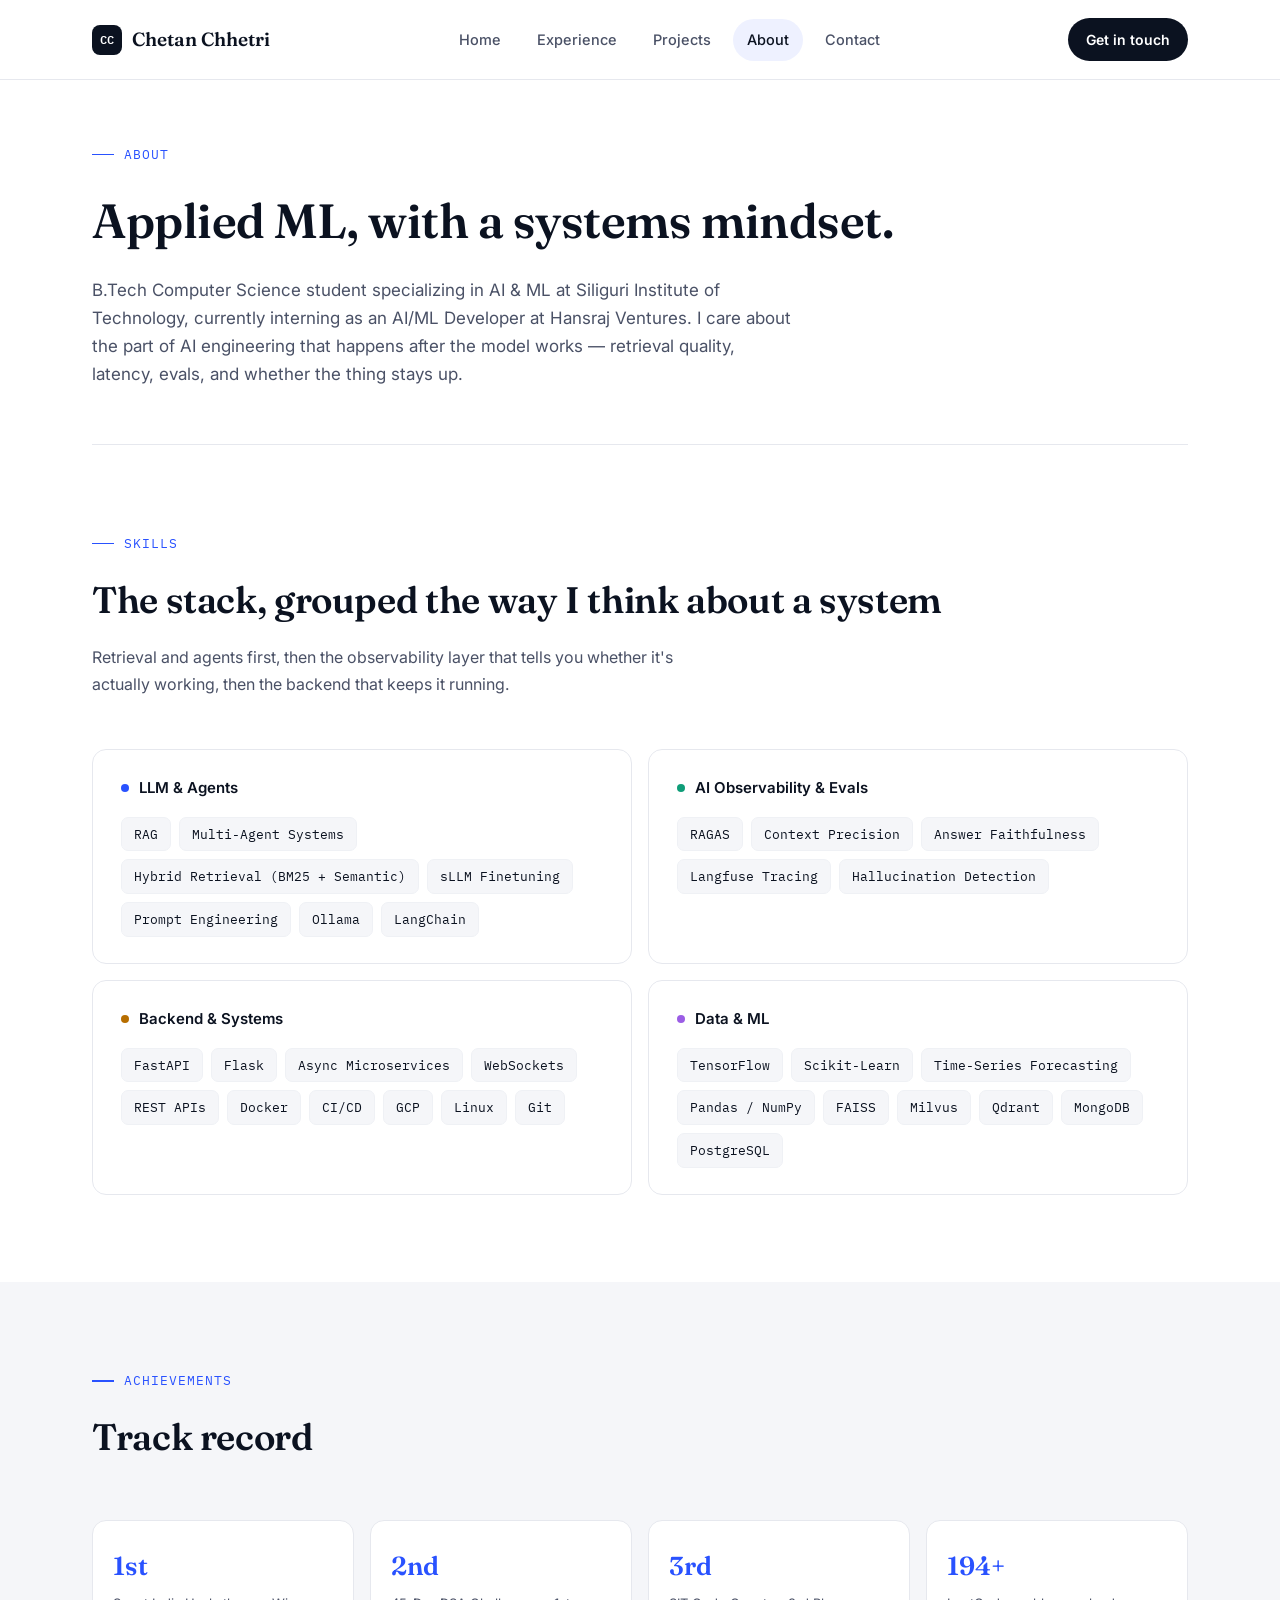
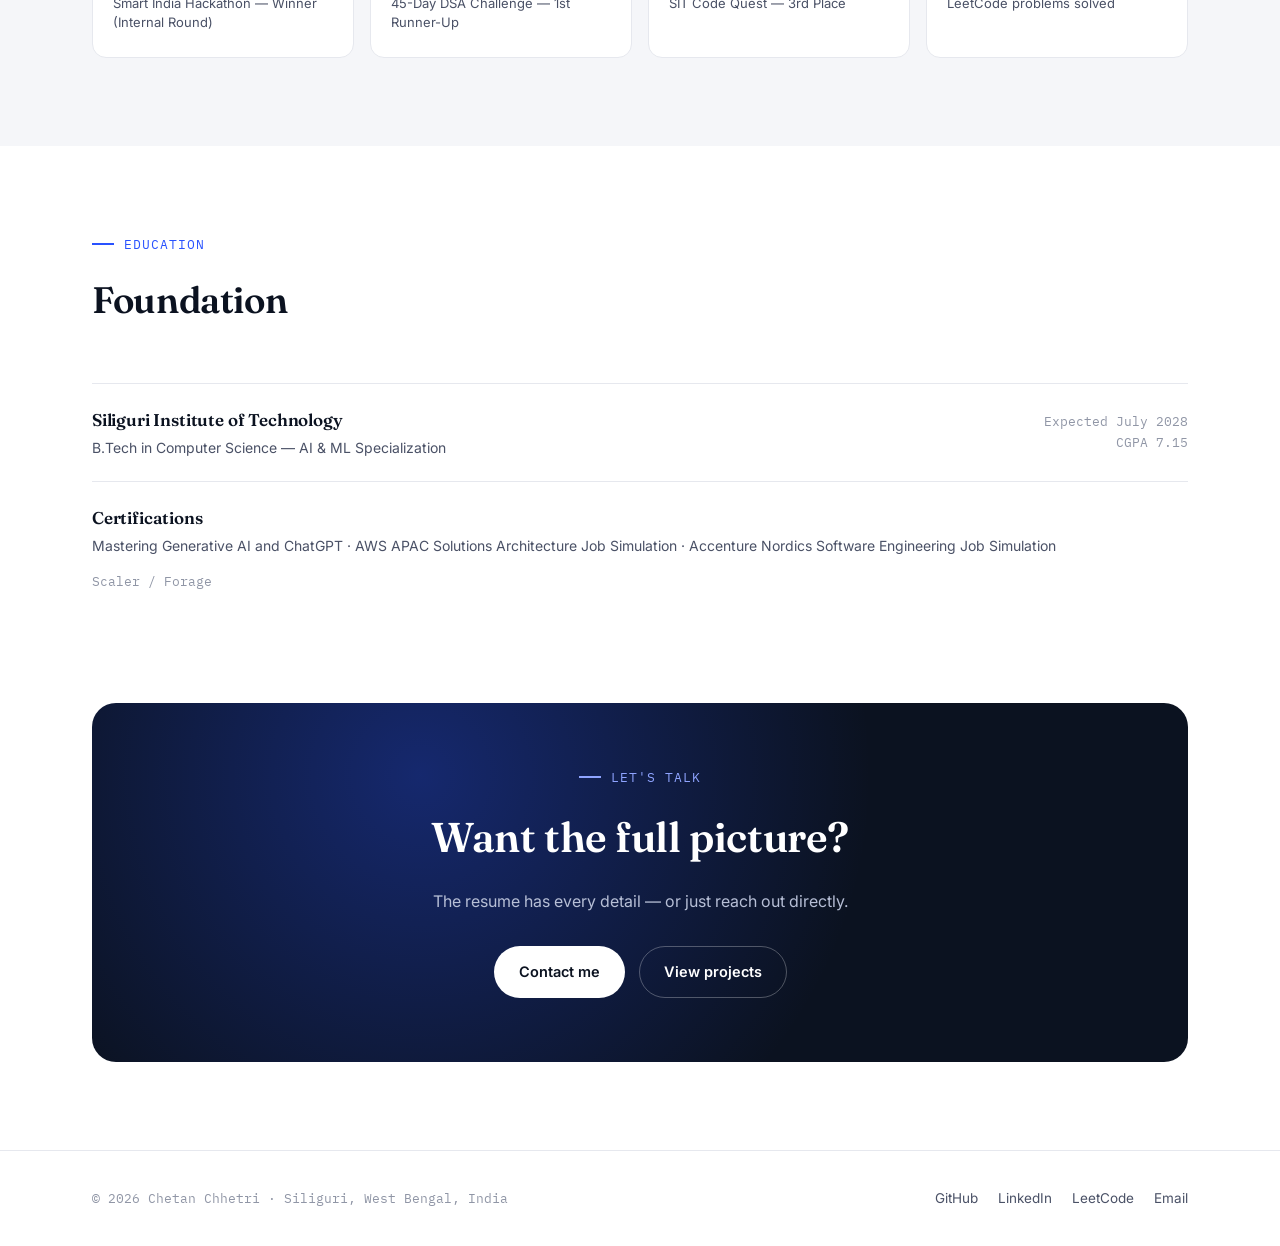
==== about.html @ 673d6a89 "Add files via upload" ====
<!DOCTYPE html>
<html lang="en">
<head>
<meta charset="UTF-8">
<meta name="viewport" content="width=device-width, initial-scale=1.0">
<title>About — Chetan Chhetri</title>
<link rel="preconnect" href="https://fonts.googleapis.com">
<link rel="preconnect" href="https://fonts.gstatic.com" crossorigin>
<link href="https://fonts.googleapis.com/css2?family=Fraunces:ital,wght@0,500;0,600;0,700;1,500&family=Inter:wght@400;500;600;700&family=IBM+Plex+Mono:wght@400;500;600&display=swap" rel="stylesheet">
<link rel="stylesheet" href="styles.css">
</head>
<body>

<header class="site-header">
  <nav class="site-nav">
    <a href="index.html" class="brand"><span class="mark">CC</span>Chetan Chhetri</a>
    <div class="nav-links">
      <a href="index.html">Home</a>
      <a href="experience.html">Experience</a>
      <a href="projects.html">Projects</a>
      <a href="about.html" class="active">About</a>
      <a href="contact.html">Contact</a>
    </div>
    <a class="nav-cta" href="contact.html">Get in touch</a>
    <button class="nav-toggle" aria-label="Menu"><span></span><span></span><span></span></button>
  </nav>
</header>

<main>
  <div class="wrap">
    <div class="page-header reveal">
      <div class="eyebrow">About</div>
      <h1>Applied ML, with a systems mindset.</h1>
      <p>B.Tech Computer Science student specializing in AI &amp; ML at Siliguri Institute of Technology, currently interning as an AI/ML Developer at Hansraj Ventures. I care about the part of AI engineering that happens after the model works — retrieval quality, latency, evals, and whether the thing stays up.</p>
    </div>
  </div>

  <div class="wrap">
    <section id="skills">
      <div class="section-head reveal">
        <div class="eyebrow">Skills</div>
        <h2>The stack, grouped the way I think about a system</h2>
        <p>Retrieval and agents first, then the observability layer that tells you whether it's actually working, then the backend that keeps it running.</p>
      </div>

      <div class="skill-grid">
        <div class="skill-panel reveal">
          <div class="head"><span class="idot" style="background:var(--accent)"></span>LLM &amp; Agents</div>
          <div class="tags"><span>RAG</span><span>Multi-Agent Systems</span><span>Hybrid Retrieval (BM25 + Semantic)</span><span>sLLM Finetuning</span><span>Prompt Engineering</span><span>Ollama</span><span>LangChain</span></div>
        </div>
        <div class="skill-panel reveal">
          <div class="head"><span class="idot" style="background:var(--good)"></span>AI Observability &amp; Evals</div>
          <div class="tags"><span>RAGAS</span><span>Context Precision</span><span>Answer Faithfulness</span><span>Langfuse Tracing</span><span>Hallucination Detection</span></div>
        </div>
        <div class="skill-panel reveal">
          <div class="head"><span class="idot" style="background:#B76E00"></span>Backend &amp; Systems</div>
          <div class="tags"><span>FastAPI</span><span>Flask</span><span>Async Microservices</span><span>WebSockets</span><span>REST APIs</span><span>Docker</span><span>CI/CD</span><span>GCP</span><span>Linux</span><span>Git</span></div>
        </div>
        <div class="skill-panel reveal">
          <div class="head"><span class="idot" style="background:#9B5DE5"></span>Data &amp; ML</div>
          <div class="tags"><span>TensorFlow</span><span>Scikit-Learn</span><span>Time-Series Forecasting</span><span>Pandas / NumPy</span><span>FAISS</span><span>Milvus</span><span>Qdrant</span><span>MongoDB</span><span>PostgreSQL</span></div>
        </div>
      </div>
    </section>
  </div>

  <section class="alt">
    <div class="wrap">
      <div class="section-head reveal">
        <div class="eyebrow">Achievements</div>
        <h2>Track record</h2>
      </div>
      <div class="metrics">
        <div class="metric reveal"><div class="num">1st</div><div class="lbl">Smart India Hackathon — Winner (Internal Round)</div></div>
        <div class="metric reveal"><div class="num">2nd</div><div class="lbl">45-Day DSA Challenge — 1st Runner-Up</div></div>
        <div class="metric reveal"><div class="num">3rd</div><div class="lbl">SIT Code Quest — 3rd Place</div></div>
        <div class="metric reveal"><div class="num">200+</div><div class="lbl">LeetCode problems solved</div></div>
      </div>
    </div>
  </section>

  <div class="wrap">
    <section>
      <div class="section-head reveal">
        <div class="eyebrow">Education</div>
        <h2>Foundation</h2>
      </div>
      <div class="edu-row reveal">
        <div>
          <h4>Siliguri Institute of Technology</h4>
          <div class="sub">B.Tech in Computer Science — AI &amp; ML Specialization</div>
        </div>
        <div class="meta">Expected July 2028<br>CGPA 7.15</div>
      </div>
      <div class="edu-row reveal">
        <div>
          <h4>Certifications</h4>
          <div class="sub">Mastering Generative AI and ChatGPT · AWS APAC Solutions Architecture Job Simulation · Accenture Nordics Software Engineering Job Simulation</div>
        </div>
        <div class="meta">Scaler / Forage</div>
      </div>
    </section>
  </div>

  <div class="wrap">
    <section style="padding-top:0;">
      <div class="cta-banner reveal">
        <div class="eyebrow">Let's talk</div>
        <h2>Want the full picture?</h2>
        <p>The resume has every detail — or just reach out directly.</p>
        <div class="cta-actions">
          <a class="btn btn-primary" href="contact.html">Contact me</a>
          <a class="btn btn-outline" href="projects.html">View projects</a>
        </div>
      </div>
    </section>
  </div>
</main>

<footer class="site-footer">
  <div class="wrap">
    <p>© 2026 Chetan Chhetri · Siliguri, West Bengal, India</p>
    <div class="footer-links">
      <a href="https://github.com/Chetanchhetri" target="_blank" rel="noopener">GitHub</a>
      <a href="https://linkedin.com/in/chetanchhetri" target="_blank" rel="noopener">LinkedIn</a>
      <a href="https://leetcode.com/u/2rPvyovowx" target="_blank" rel="noopener">LeetCode</a>
      <a href="mailto:chhetrichetan45@gmail.com">Email</a>
    </div>
  </div>
</footer>

<script src="script.js"></script>
</body>
</html>
---- styles.css ----
/* ============ TOKENS ============ */
:root{
  --bg:#FFFFFF;
  --bg-alt:#F5F6F9;
  --bg-deep:#0B1220;
  --ink:#0B1220;
  --ink-soft:#4A5166;
  --ink-faint:#9096A6;
  --line:#E6E8EE;
  --line-soft:#EFF1F5;
  --accent:#2952FF;
  --accent-deep:#1A36B8;
  --accent-soft:#EEF1FF;
  --accent-ink:#16205C;
  --good:#0F9D78;
  --good-soft:#E7F7F2;
  --warn:#B76E00;
  --warn-soft:#FDF3E2;
  --display:'Fraunces', serif;
  --body:'Inter', sans-serif;
  --mono:'IBM Plex Mono', monospace;
  --radius:14px;
  --radius-sm:8px;
  --maxw:1160px;
}

*{ box-sizing:border-box; margin:0; padding:0; }
html{ scroll-behavior:smooth; }
body{
  background:var(--bg); color:var(--ink); font-family:var(--body);
  font-size:16px; line-height:1.65; -webkit-font-smoothing:antialiased;
}
a{ color:inherit; text-decoration:none; }
img{ max-width:100%; display:block; }
::selection{ background:var(--accent); color:#fff; }

.wrap{ max-width:var(--maxw); margin:0 auto; padding:0 32px; }

/* ============ NAV ============ */
header.site-header{
  position:sticky; top:0; z-index:60;
  background:rgba(255,255,255,0.86); backdrop-filter:blur(14px);
  border-bottom:1px solid var(--line);
}
nav.site-nav{
  max-width:var(--maxw); margin:0 auto; padding:18px 32px;
  display:flex; align-items:center; justify-content:space-between;
}
.brand{ display:flex; align-items:center; gap:10px; font-family:var(--display); font-weight:600; font-size:19px; }
.brand .mark{
  width:30px; height:30px; border-radius:8px; background:var(--ink);
  color:#fff; display:flex; align-items:center; justify-content:center;
  font-family:var(--mono); font-size:12px; font-weight:600; flex-shrink:0;
}
.nav-links{ display:flex; align-items:center; gap:8px; }
.nav-links a{
  font-family:var(--body); font-weight:500; font-size:14.5px; color:var(--ink-soft);
  padding:9px 14px; border-radius:100px; transition:all .22s cubic-bezier(.22,1,.36,1);
}
.nav-links a:hover{ color:var(--ink); background:var(--bg-alt); transform:translateY(-1px); }
.nav-links a.active{ color:var(--ink); background:var(--accent-soft); }
.nav-cta{
  font-family:var(--body); font-weight:600; font-size:14px; color:#fff !important;
  background:var(--ink); padding:10px 18px; border-radius:100px; transition:background .18s;
}
.nav-cta:hover{ background:var(--accent); }
.nav-toggle{ display:none; background:none; border:none; cursor:pointer; padding:6px; }
.nav-toggle span{ display:block; width:22px; height:2px; background:var(--ink); margin:5px 0; border-radius:2px; }

/* ============ BUTTONS ============ */
.btn{
  display:inline-flex; align-items:center; gap:8px; font-family:var(--body); font-weight:600;
  font-size:14.5px; padding:13px 24px; border-radius:100px; transition:all .2s; border:1px solid transparent;
}
.btn-primary{ background:var(--ink); color:#fff; }
.btn-primary:hover{ background:var(--accent); transform:translateY(-1px); }
.btn-outline{ border-color:var(--line); color:var(--ink); }
.btn-outline:hover{ border-color:var(--ink); }
.btn-sm{ padding:9px 16px; font-size:13.5px; }
.btn svg{ transition:transform .2s; }
.btn:hover svg{ transform:translate(2px,-2px); }

/* ============ TYPE HELPERS ============ */
.eyebrow{
  font-family:var(--mono); font-size:12.5px; letter-spacing:0.08em; text-transform:uppercase;
  color:var(--accent); display:flex; align-items:center; gap:10px; margin-bottom:16px;
}
.eyebrow::before{ content:''; width:22px; height:1.5px; background:var(--accent); }
h1,h2,h3,h4{ font-family:var(--display); font-weight:600; letter-spacing:-0.01em; color:var(--ink); }
.lede{ color:var(--ink-soft); font-size:18px; max-width:60ch; }

/* ============ PAGE HEADER (inner pages) ============ */
.page-header{ padding:64px 0 56px; border-bottom:1px solid var(--line); }
.page-header h1{ font-size:clamp(2rem, 4.4vw, 3rem); margin-bottom:16px; }
.page-header p{ color:var(--ink-soft); font-size:17px; max-width:64ch; }

section{ padding:88px 0; }
section.alt{ background:var(--bg-alt); }
.section-head{ margin-bottom:52px; }
.section-head h2{ font-size:clamp(1.6rem,3.2vw,2.3rem); margin-bottom:14px; }
.section-head p{ color:var(--ink-soft); max-width:60ch; font-size:16px; }

/* ============ HERO (home) ============ */
.hero{
  padding:96px 0 40px; display:grid; grid-template-columns:1.1fr 0.9fr; gap:48px; align-items:center;
  position:relative; --mx:50%; --my:30%;
}
.hero::before{
  content:''; position:absolute; inset:-40px -32px; pointer-events:none; z-index:0;
  background:radial-gradient(560px circle at var(--mx) var(--my), rgba(41,82,255,0.08), transparent 68%);
}
.hero > div:first-child, .hero .diagram-card{ position:relative; z-index:1; }

/* hero load-in sequence */
.hero > div:first-child > .eyebrow{ animation:heroIn .7s cubic-bezier(.22,1,.36,1) both; animation-delay:.05s; }
.hero > div:first-child > h1{ animation:heroIn .8s cubic-bezier(.22,1,.36,1) both; animation-delay:.16s; }
.hero > div:first-child > p.lede{ animation:heroIn .8s cubic-bezier(.22,1,.36,1) both; animation-delay:.30s; }
.hero > div:first-child > .hero-actions{ animation:heroIn .8s cubic-bezier(.22,1,.36,1) both; animation-delay:.42s; }
.hero .diagram-card{ animation:heroInScale .9s cubic-bezier(.22,1,.36,1) both; animation-delay:.24s; }

@keyframes heroIn{
  from{ opacity:0; transform:translateY(22px); }
  to{ opacity:1; transform:translateY(0); }
}
@keyframes heroInScale{
  from{ opacity:0; transform:translateY(26px) scale(.97); }
  to{ opacity:1; transform:translateY(0) scale(1); }
}
@keyframes pulse{ 0%,100%{opacity:1;} 50%{opacity:0.3;} }
.hero h1{ font-size:clamp(2.6rem,5.4vw,4rem); line-height:1.06; margin-bottom:22px; }
.hero h1 em{ font-style:italic; color:var(--accent); }
.hero p.lede{ margin-bottom:34px; }
.hero-actions{ display:flex; gap:14px; flex-wrap:wrap; }

/* pipeline diagram signature */
.diagram-card{
  background:var(--bg-deep); border-radius:20px; padding:32px 26px; position:relative; overflow:hidden;
  box-shadow:0 30px 70px -30px rgba(11,18,32,0.5); --mx:50%; --my:20%;
  transition:box-shadow .4s, transform .4s cubic-bezier(.22,1,.36,1);
}
.diagram-card::after{
  content:''; position:absolute; inset:0; pointer-events:none; opacity:0; transition:opacity .4s;
  background:radial-gradient(340px circle at var(--mx) var(--my), rgba(143,164,255,0.16), transparent 65%);
}
.diagram-card:hover::after{ opacity:1; }
.diagram-card:hover{ box-shadow:0 36px 80px -28px rgba(11,18,32,0.6); }
.diagram-card .diagram-label{ font-family:var(--mono); font-size:11.5px; color:#8891A6; letter-spacing:0.06em; margin-bottom:22px; text-transform:uppercase; }
.node-row{ display:flex; flex-direction:column; gap:0; }
.node{
  display:flex; align-items:center; gap:14px; padding:13px 0; position:relative;
}
.node .idx{
  font-family:var(--mono); font-size:11px; color:#5A6480; width:20px; flex-shrink:0;
}
.node .box{
  flex-grow:1; background:#151D30; border:1px solid #232C44; border-radius:10px; padding:12px 16px;
  transition:all .4s;
}
.node .box .name{ font-family:var(--body); font-weight:600; font-size:14px; color:#E7EAF2; }
.node .box .meta{ font-family:var(--mono); font-size:11.5px; color:#6E7890; margin-top:3px; }
.node.active .box{ border-color:var(--accent); background:#161F3C; box-shadow:0 0 0 1px rgba(41,82,255,0.25); transform:translateX(3px); }
.node.active .box .meta{ color:#8FA4FF; }
.node .connector{
  position:absolute; left:29px; top:100%; width:1px; height:0; background:#2A3450;
}
.node:not(:last-child) .connector{ height:14px; }
.node:not(:last-child) .connector::after{
  content:''; position:absolute; left:50%; top:-4px; width:6px; height:6px; border-radius:50%;
  background:var(--accent); transform:translateX(-50%); opacity:0;
  box-shadow:0 0 10px 3px rgba(41,82,255,.85);
  animation:flowPulse 7s linear infinite;
}
.node:nth-child(1) .connector::after{ animation-delay:0s; }
.node:nth-child(2) .connector::after{ animation-delay:1.4s; }
.node:nth-child(3) .connector::after{ animation-delay:2.8s; }
.node:nth-child(4) .connector::after{ animation-delay:4.2s; }
@keyframes flowPulse{
  0%{ opacity:0; top:-4px; }
  6%{ opacity:1; }
  85%{ opacity:1; }
  100%{ opacity:0; top:15px; }
}

/* ============ STATS ROW ============ */
.stats-row{ display:grid; grid-template-columns:repeat(4,1fr); border:1px solid var(--line); border-radius:var(--radius); overflow:hidden; }
.stat{ padding:26px 22px; border-right:1px solid var(--line); }
.stat:last-child{ border-right:none; }
.stat .num{ font-family:var(--display); font-size:30px; font-weight:600; margin-bottom:4px; }
.stat .lbl{ font-size:13px; color:var(--ink-soft); }

/* ============ FEATURED / CARDS ============ */
.feature-grid{ display:grid; grid-template-columns:repeat(3,1fr); gap:20px; }
.card{
  background:#fff; border:1px solid var(--line); border-radius:var(--radius); padding:26px;
  transition:all .25s; display:flex; flex-direction:column; height:100%;
}
.card:hover{ border-color:var(--accent); transform:translateY(-4px); box-shadow:0 20px 40px -24px rgba(41,82,255,0.25); }
.card-top{ display:flex; justify-content:space-between; align-items:flex-start; gap:10px; margin-bottom:14px; }
.card h3{ font-size:18px; }
.badge{
  font-family:var(--mono); font-size:10.5px; text-transform:uppercase; letter-spacing:0.05em;
  padding:4px 10px; border-radius:100px; white-space:nowrap; flex-shrink:0;
}
.badge.prod{ color:var(--good); background:var(--good-soft); }
.badge.research{ color:var(--warn); background:var(--warn-soft); }
.badge.oss{ color:var(--accent); background:var(--accent-soft); }
.card p{ color:var(--ink-soft); font-size:14.5px; flex-grow:1; margin-bottom:18px; }
.chip-row{ display:flex; flex-wrap:wrap; gap:6px; margin-bottom:18px; }
.chip{
  font-family:var(--mono); font-size:11px; color:var(--ink-soft); background:var(--bg-alt);
  border:1px solid var(--line-soft); padding:4px 9px; border-radius:6px;
}
.card-link{
  font-family:var(--body); font-weight:600; font-size:13.5px; display:inline-flex; align-items:center; gap:6px;
  padding-top:16px; border-top:1px solid var(--line-soft); color:var(--ink); transition:color .2s;
}
.card-link:hover{ color:var(--accent); }

/* ============ EXPERIENCE TIMELINE ============ */
.timeline{ }
.tl-item{
  display:grid; grid-template-columns:180px 1fr; gap:36px; padding:40px 0; border-top:1px solid var(--line);
}
.tl-item:first-child{ border-top:none; padding-top:0; }
.tl-meta{ font-family:var(--mono); font-size:13px; color:var(--ink-faint); }
.tl-meta .period{ color:var(--ink-soft); font-weight:600; margin-bottom:10px; }
.tl-tag{
  display:inline-flex; align-items:center; gap:6px; font-family:var(--mono); font-size:11px;
  color:var(--good); background:var(--good-soft); padding:4px 10px; border-radius:100px; margin-top:12px;
}
.tl-tag .dot{ width:5px; height:5px; border-radius:50%; background:var(--good); animation:pulse 2.2s infinite; }
.tl-body h3{ font-size:21px; margin-bottom:4px; }
.tl-body .company{ color:var(--ink-soft); font-size:14.5px; margin-bottom:18px; }
.tl-body ul{ list-style:none; }
.tl-body li{ position:relative; padding-left:22px; margin-bottom:12px; color:var(--ink-soft); font-size:15px; }
.tl-body li::before{ content:'—'; position:absolute; left:0; color:var(--accent); font-weight:700; }
.tl-body li b{ color:var(--ink); font-weight:600; }

/* ============ SKILLS PANELS ============ */
.skill-grid{ display:grid; grid-template-columns:repeat(2,1fr); gap:16px; }
.skill-panel{ background:#fff; border:1px solid var(--line); border-radius:var(--radius); padding:26px 28px; }
.skill-panel .head{ display:flex; align-items:center; gap:10px; margin-bottom:16px; font-weight:600; font-size:15px; }
.skill-panel .head .idot{ width:8px; height:8px; border-radius:50%; }
.skill-panel .tags{ display:flex; flex-wrap:wrap; gap:8px; }
.skill-panel .tags span{
  font-family:var(--mono); font-size:12.5px; padding:6px 12px; border-radius:7px;
  background:var(--bg-alt); border:1px solid var(--line-soft); color:var(--ink);
}

/* ============ FILTER TABS (projects page) ============ */
.filter-row{ display:flex; gap:10px; margin-bottom:36px; flex-wrap:wrap; }
.filter-btn{
  font-family:var(--body); font-weight:600; font-size:13.5px; padding:9px 18px; border-radius:100px;
  border:1px solid var(--line); color:var(--ink-soft); cursor:pointer; background:#fff; transition:all .18s;
}
.filter-btn:hover{ border-color:var(--ink); color:var(--ink); }
.filter-btn.active{ background:var(--ink); color:#fff; border-color:var(--ink); }
.proj-grid{ display:grid; grid-template-columns:repeat(3,1fr); gap:20px; }
.proj-grid .card{ transition:opacity .28s ease, transform .28s ease, border-color .25s, box-shadow .25s; }
.proj-grid .card.fade-out{ opacity:0; transform:scale(.94); pointer-events:none; }
.proj-grid .card.hidden{ display:none; }

/* ============ ACHIEVEMENT TILES ============ */
.metrics{ display:grid; grid-template-columns:repeat(4,1fr); gap:16px; }
.metric{ background:#fff; border:1px solid var(--line); border-radius:var(--radius); padding:24px 20px; }
.metric .num{ font-family:var(--display); font-size:26px; font-weight:600; color:var(--accent); margin-bottom:6px; }
.metric .lbl{ font-size:13px; color:var(--ink-soft); line-height:1.5; }

/* ============ EDUCATION ROW ============ */
.edu-row{ display:flex; justify-content:space-between; align-items:baseline; gap:14px; flex-wrap:wrap; padding:22px 0; border-top:1px solid var(--line); }
.edu-row:first-child{ border-top:none; padding-top:0; }
.edu-row h4{ font-size:17px; }
.edu-row .sub{ color:var(--ink-soft); font-size:14px; margin-top:2px; }
.edu-row .meta{ font-family:var(--mono); font-size:13px; color:var(--ink-faint); text-align:right; }

/* ============ CTA BANNER ============ */
.cta-banner{
  background:var(--bg-deep); border-radius:24px; padding:64px 56px; text-align:center; color:#fff;
  position:relative; overflow:hidden; --mx:30%; --my:20%;
}
.cta-banner::before{
  content:''; position:absolute; inset:0; transition:background .3s;
  background:radial-gradient(circle at var(--mx) var(--my), rgba(41,82,255,0.35), transparent 55%);
}
.cta-banner *{ position:relative; }
.cta-banner .eyebrow{ color:#8FA4FF; justify-content:center; }
.cta-banner .eyebrow::before{ background:#8FA4FF; }
.cta-banner h2{ color:#fff; font-size:clamp(1.8rem,4vw,2.6rem); margin-bottom:16px; }
.cta-banner p{ color:#B7BFD6; max-width:52ch; margin:0 auto 32px; font-size:16px; }
.cta-actions{ display:flex; gap:14px; justify-content:center; flex-wrap:wrap; }
.cta-banner .btn-primary{ background:#fff; color:var(--bg-deep); }
.cta-banner .btn-primary:hover{ background:var(--accent); color:#fff; }
.cta-banner .btn-outline{ border-color:rgba(255,255,255,0.28); color:#fff; }
.cta-banner .btn-outline:hover{ border-color:#fff; }

/* ============ CONTACT PAGE ============ */
.contact-grid{ display:grid; grid-template-columns:1fr 1fr; gap:20px; }
.contact-card{
  background:#fff; border:1px solid var(--line); border-radius:var(--radius); padding:30px;
  display:flex; align-items:center; gap:18px; transition:all .2s;
}
.contact-card:hover{ border-color:var(--accent); transform:translateY(-3px); }
.contact-card .ic{
  width:46px; height:46px; border-radius:12px; background:var(--accent-soft); color:var(--accent-ink);
  display:flex; align-items:center; justify-content:center; flex-shrink:0;
}
.contact-card .lbl{ font-size:12.5px; color:var(--ink-faint); font-family:var(--mono); margin-bottom:3px; }
.contact-card .val{ font-weight:600; font-size:15.5px; }

/* ============ FOOTER ============ */
footer.site-footer{ border-top:1px solid var(--line); padding:36px 0; }
footer.site-footer .wrap{ display:flex; justify-content:space-between; align-items:center; flex-wrap:wrap; gap:14px; }
footer.site-footer p{ font-family:var(--mono); font-size:12.5px; color:var(--ink-faint); }
.footer-links{ display:flex; gap:20px; }
.footer-links a{ font-size:13.5px; color:var(--ink-soft); transition:color .18s; }
.footer-links a:hover{ color:var(--accent); }

/* ============ REVEAL ANIM ============ */
.reveal{ opacity:0; transform:translateY(20px) scale(.985); transition:opacity .7s cubic-bezier(.22,1,.36,1), transform .7s cubic-bezier(.22,1,.36,1); }
.reveal.in{ opacity:1; transform:translateY(0) scale(1); }

/* ============ MOTION UTILITIES ============ */
.scroll-progress{
  position:fixed; top:0; left:0; height:3px; width:100%;
  background:var(--accent); transform:scaleX(0); transform-origin:0 50%;
  z-index:200; opacity:.85;
}

.card, .contact-card, .skill-panel{ will-change:transform; }

.num-pop{ animation:numPop .45s cubic-bezier(.22,1,.36,1); }
@keyframes numPop{ 0%{ transform:scale(1); } 45%{ transform:scale(1.14); } 100%{ transform:scale(1); } }

/* Progressive-enhancement cross-page fade (supported browsers only; no-op elsewhere) */
@view-transition{ navigation:auto; }

/* ============ RESPONSIVE ============ */
@media (max-width: 920px){
  .hero{ grid-template-columns:1fr; padding-top:56px; }
  .feature-grid, .proj-grid{ grid-template-columns:1fr 1fr; }
  .skill-grid, .contact-grid{ grid-template-columns:1fr; }
  .stats-row{ grid-template-columns:1fr 1fr; }
  .metrics{ grid-template-columns:1fr 1fr; }
  .tl-item{ grid-template-columns:1fr; gap:14px; }
  .nav-links{ display:none; }
  .nav-toggle{ display:block; }
  .cta-banner{ padding:44px 28px; }
}
@media (max-width: 640px){
  .feature-grid, .proj-grid{ grid-template-columns:1fr; }
  .stats-row{ grid-template-columns:1fr 1fr; }
  .stat{ border-bottom:1px solid var(--line); }
  .metrics{ grid-template-columns:1fr 1fr; }
}

@media (prefers-reduced-motion: reduce){
  *{ animation:none !important; transition:none !important; }
}
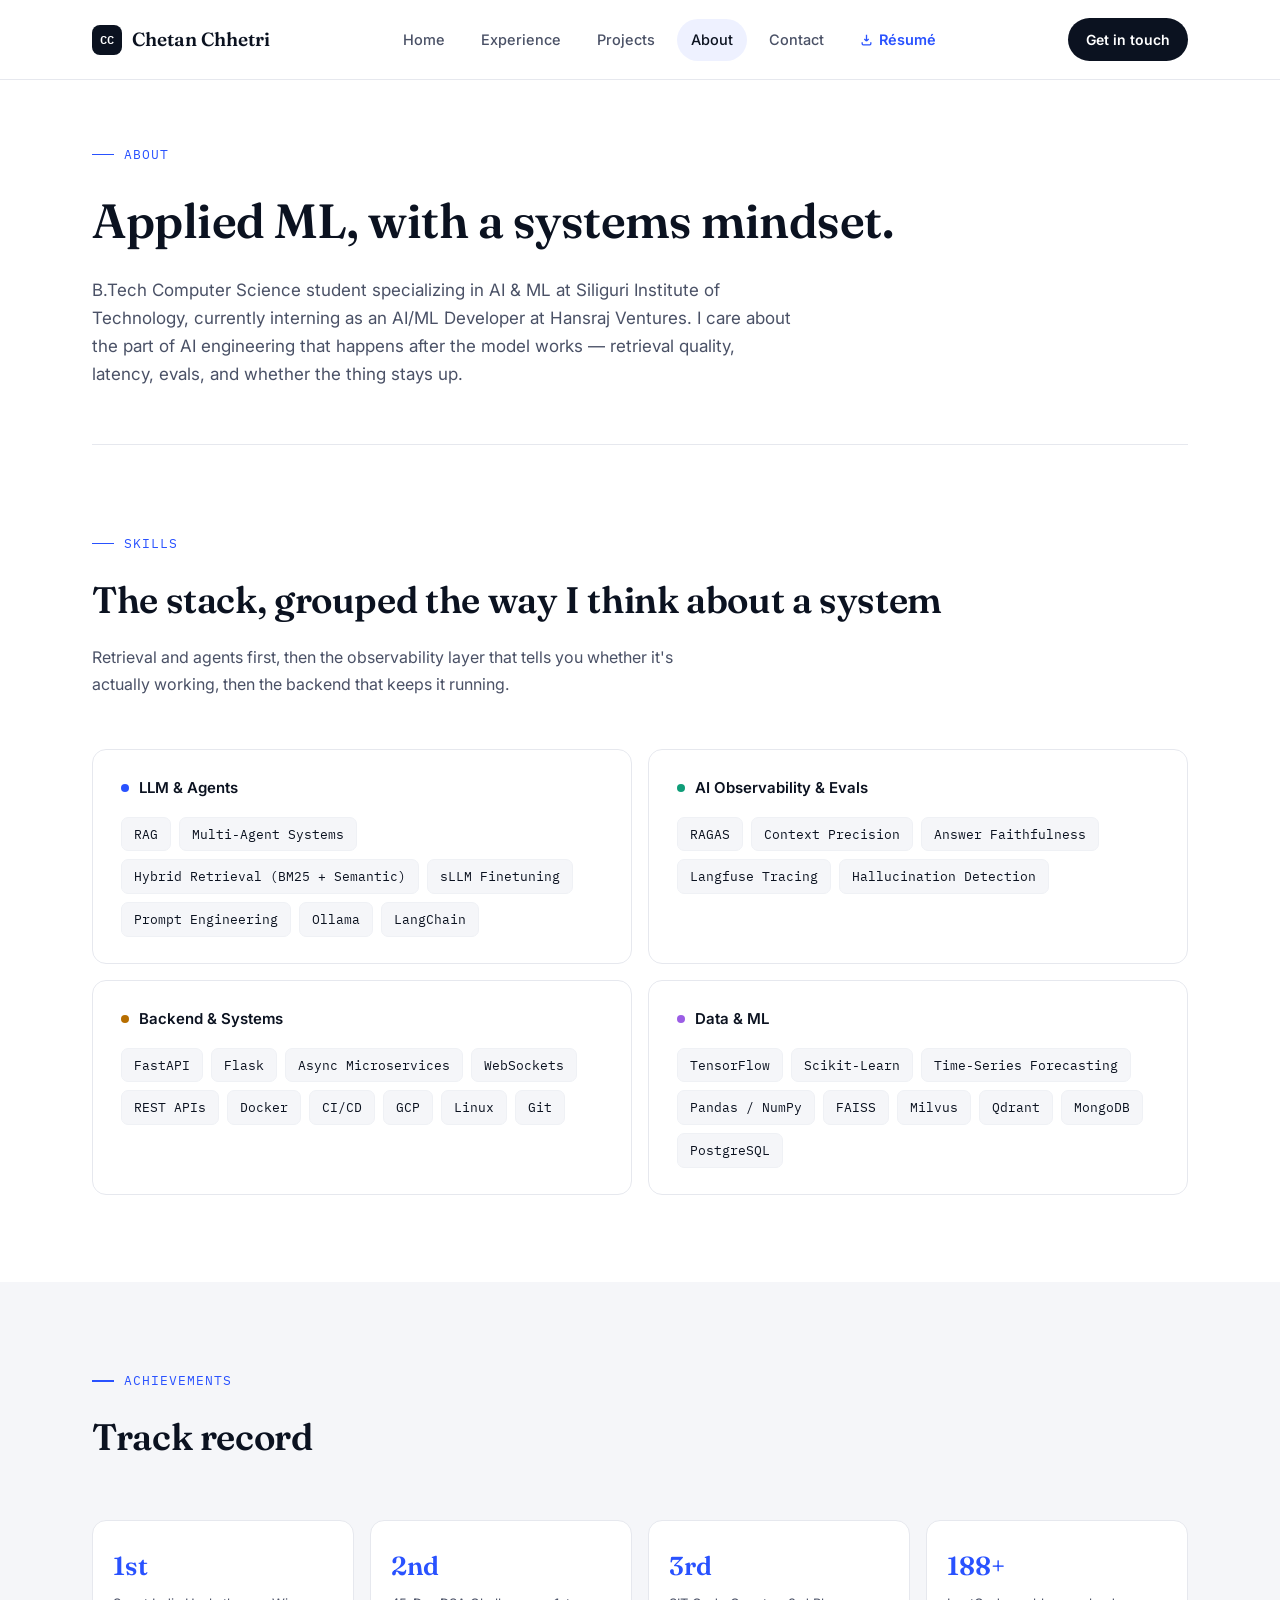
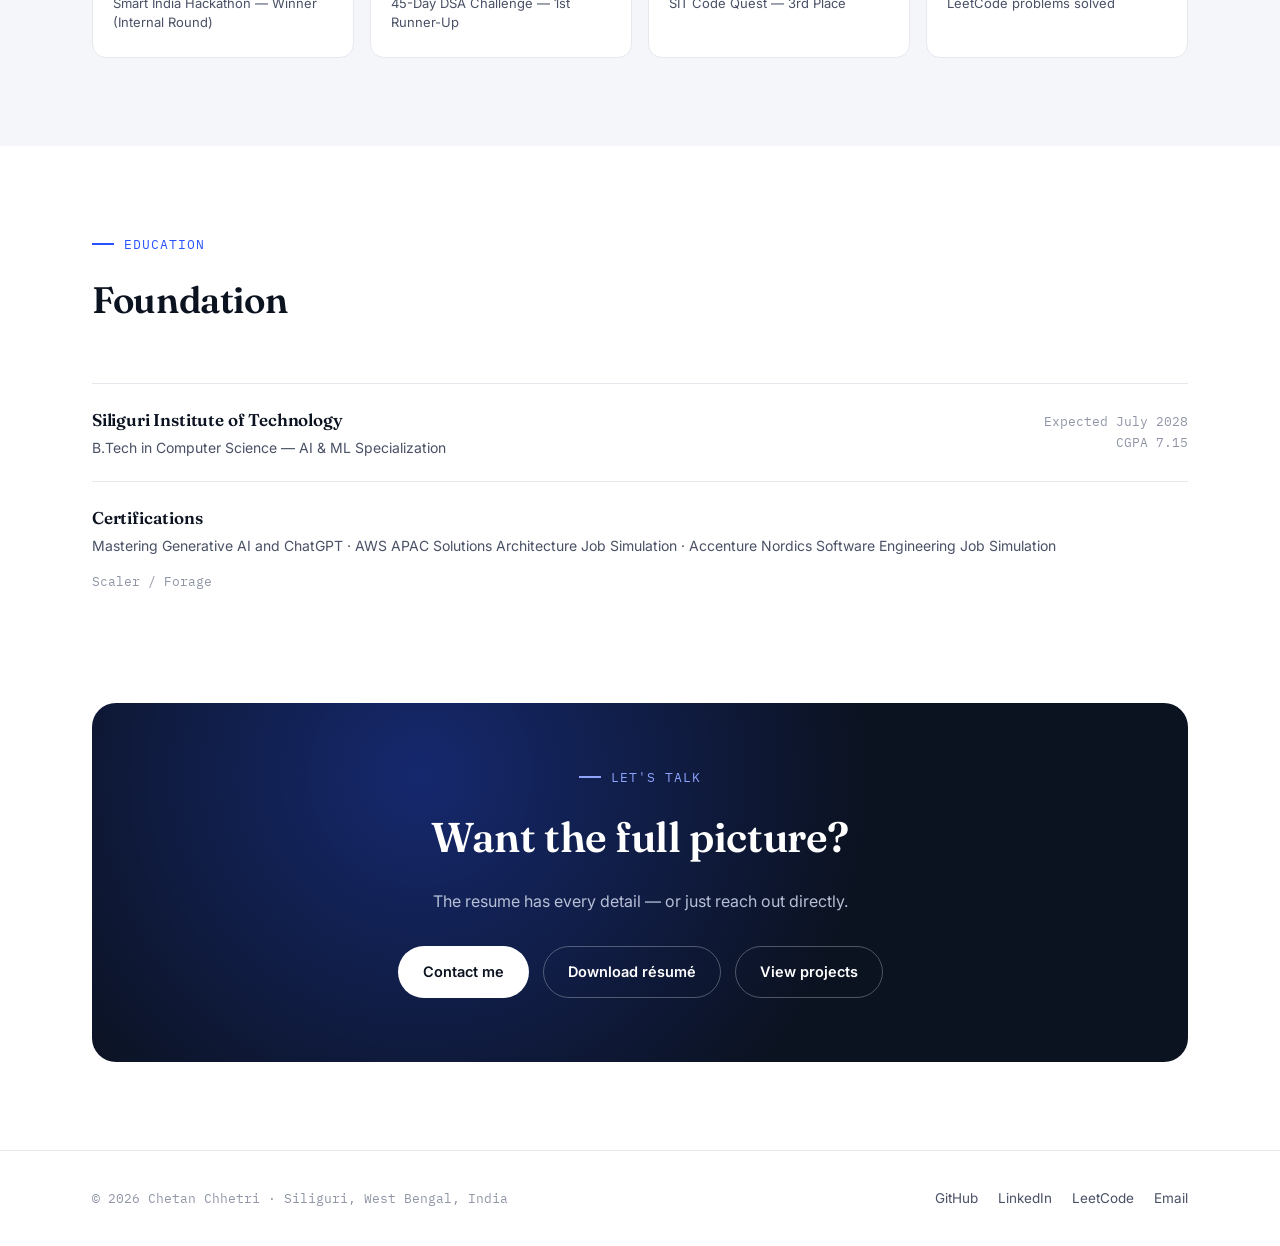
==== commit c50c1f4f: "Updated Portofolio" ====
--- a/about.html
+++ b/about.html
@@ -20,6 +20,7 @@
       <a href="projects.html">Projects</a>
       <a href="about.html" class="active">About</a>
       <a href="contact.html">Contact</a>
+      <a href="resume.pdf" download class="resume-link"><svg width="13" height="13" viewBox="0 0 24 24" fill="none" stroke="currentColor" stroke-width="2.4"><path d="M12 3v12m0 0l-4-4m4 4l4-4M4 17v3a2 2 0 002 2h12a2 2 0 002-2v-3"/></svg>Résumé</a>
     </div>
     <a class="nav-cta" href="contact.html">Get in touch</a>
     <button class="nav-toggle" aria-label="Menu"><span></span><span></span><span></span></button>
@@ -110,6 +111,7 @@
         <p>The resume has every detail — or just reach out directly.</p>
         <div class="cta-actions">
           <a class="btn btn-primary" href="contact.html">Contact me</a>
+          <a class="btn btn-outline" href="resume.pdf" download>Download résumé</a>
           <a class="btn btn-outline" href="projects.html">View projects</a>
         </div>
       </div>
--- a/styles.css
+++ b/styles.css
@@ -59,6 +59,9 @@
 }
 .nav-links a:hover{ color:var(--ink); background:var(--bg-alt); transform:translateY(-1px); }
 .nav-links a.active{ color:var(--ink); background:var(--accent-soft); }
+.nav-links a.resume-link{ display:inline-flex; align-items:center; gap:6px; color:var(--accent); font-weight:600; }
+.nav-links a.resume-link:hover{ color:var(--accent-deep); background:var(--accent-soft); }
+.nav-links a.resume-link svg{ flex-shrink:0; }
 .nav-cta{
   font-family:var(--body); font-weight:600; font-size:14px; color:#fff !important;
   background:var(--ink); padding:10px 18px; border-radius:100px; transition:background .18s;
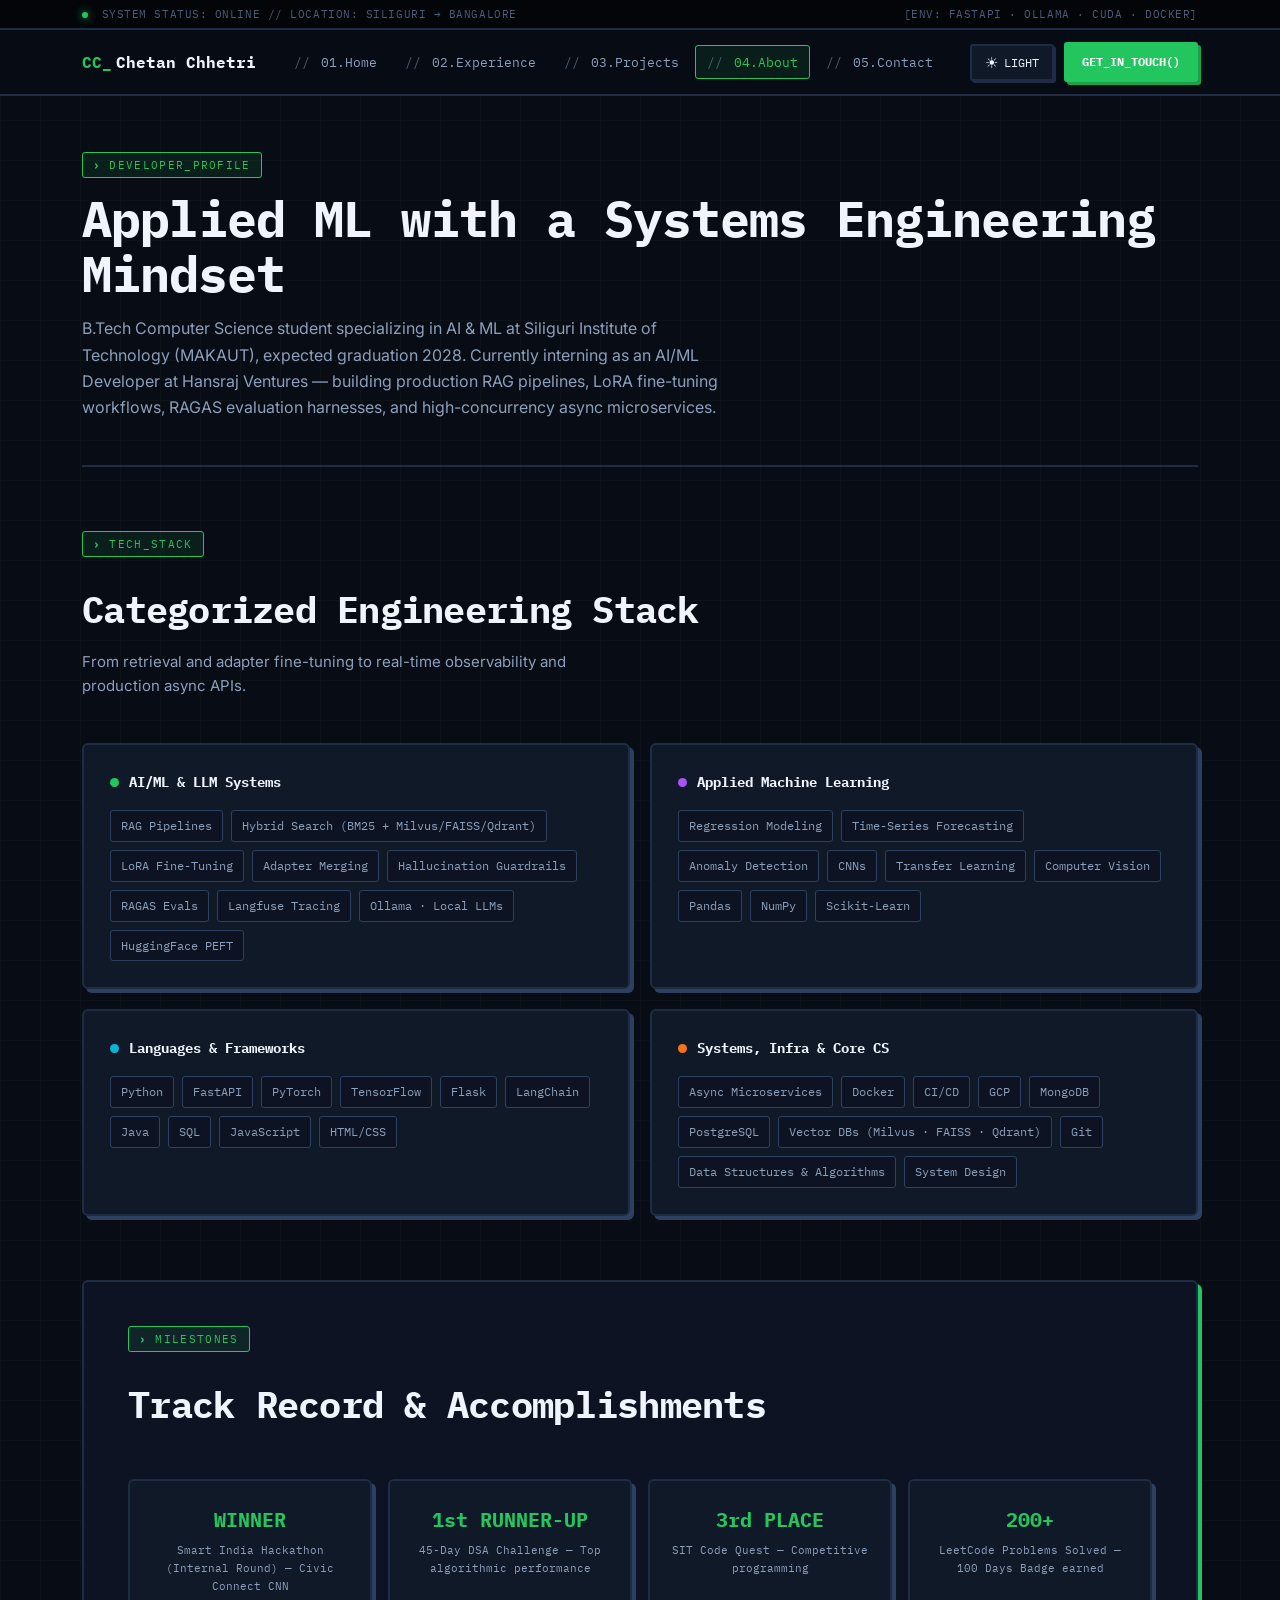
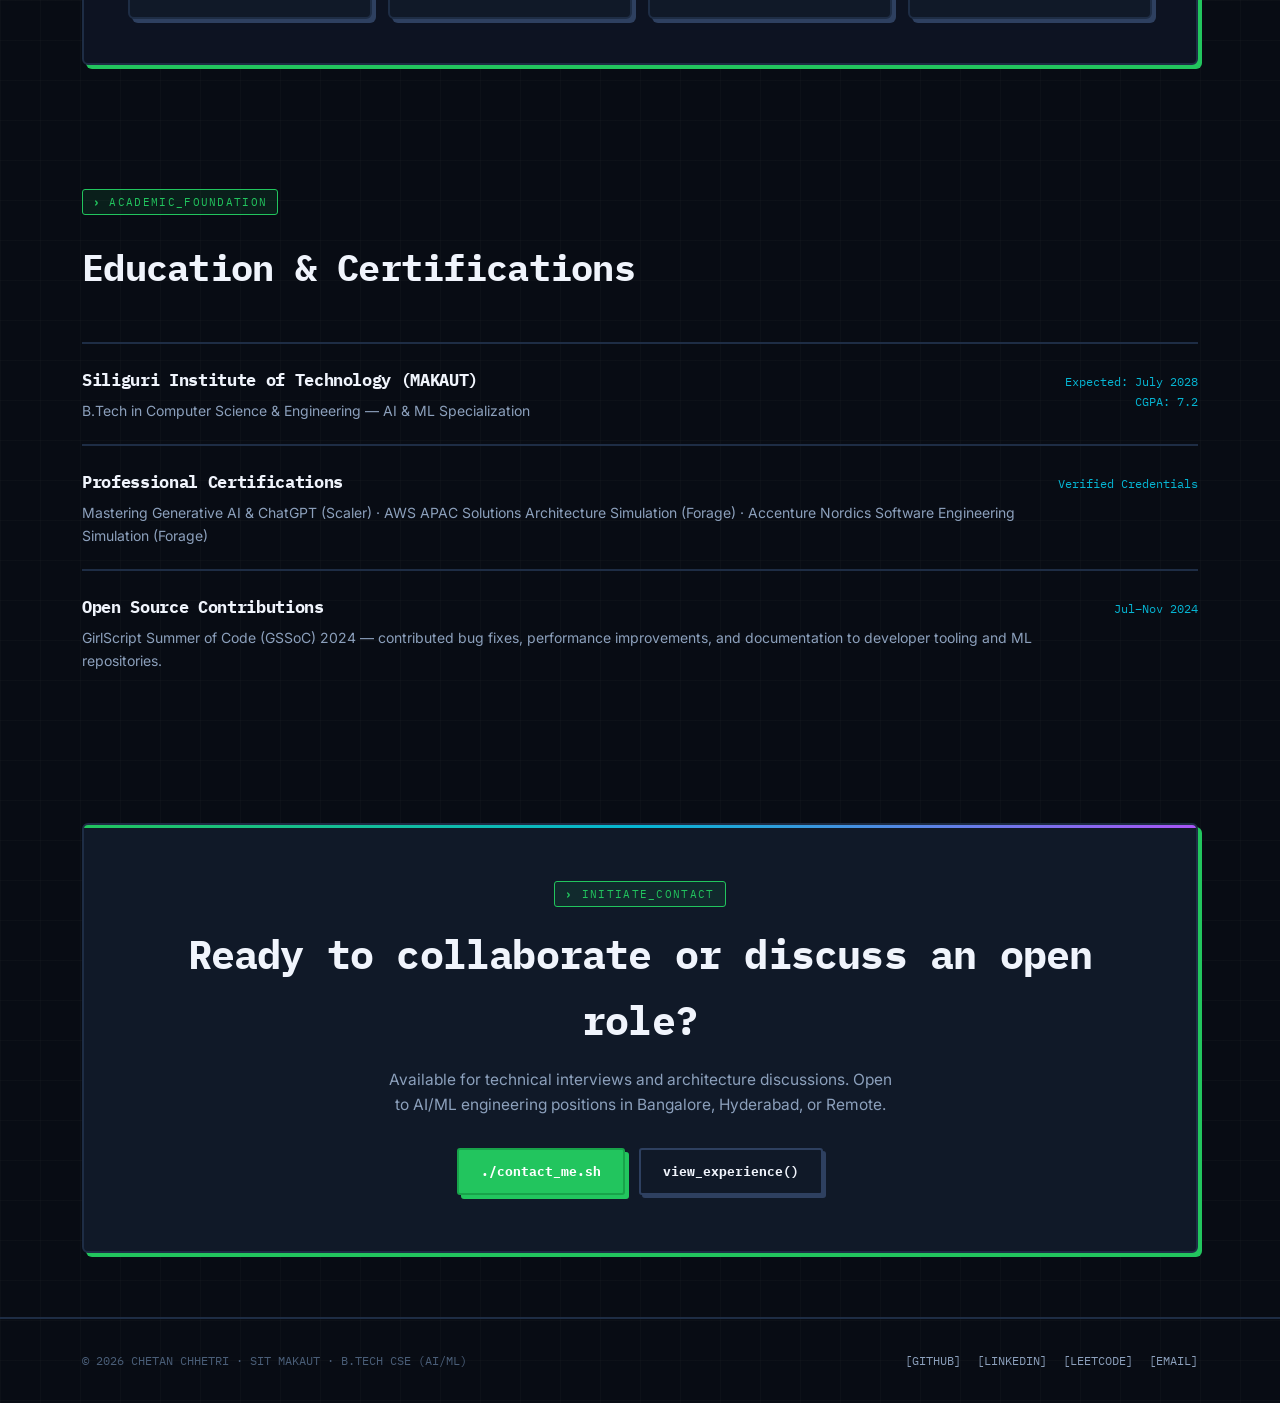
==== commit d4d4ea68: "Updated UI" ====
--- a/about.html
+++ b/about.html
@@ -1,118 +1,175 @@
 <!DOCTYPE html>
-<html lang="en">
+<html lang="en" data-theme="dark">
 <head>
 <meta charset="UTF-8">
 <meta name="viewport" content="width=device-width, initial-scale=1.0">
 <title>About — Chetan Chhetri</title>
 <link rel="preconnect" href="https://fonts.googleapis.com">
 <link rel="preconnect" href="https://fonts.gstatic.com" crossorigin>
-<link href="https://fonts.googleapis.com/css2?family=Fraunces:ital,wght@0,500;0,600;0,700;1,500&family=Inter:wght@400;500;600;700&family=IBM+Plex+Mono:wght@400;500;600&display=swap" rel="stylesheet">
+<link href="https://fonts.googleapis.com/css2?family=IBM+Plex+Mono:ital,wght@0,400;0,500;0,600;0,700;1,400&family=Inter:wght@400;500;600;700;800&display=swap" rel="stylesheet">
 <link rel="stylesheet" href="styles.css">
+<script>(function(){var t=localStorage.getItem('cc-theme')||'dark';document.documentElement.setAttribute('data-theme',t);})();</script>
 </head>
 <body>
 
+<div class="top-status-bar">
+  <div class="wrap status-content">
+    <span><span class="pulse-dot"></span> SYSTEM STATUS: ONLINE // LOCATION: SILIGURI → BANGALORE</span>
+    <span class="status-right">[ENV: FASTAPI · OLLAMA · CUDA · DOCKER]</span>
+  </div>
+</div>
+
 <header class="site-header">
   <nav class="site-nav">
-    <a href="index.html" class="brand"><span class="mark">CC</span>Chetan Chhetri</a>
+    <a href="index.html" class="brand"><span class="mark">CC_</span>Chetan Chhetri</a>
     <div class="nav-links">
-      <a href="index.html">Home</a>
-      <a href="experience.html">Experience</a>
-      <a href="projects.html">Projects</a>
-      <a href="about.html" class="active">About</a>
-      <a href="contact.html">Contact</a>
-      <a href="resume.pdf" download class="resume-link"><svg width="13" height="13" viewBox="0 0 24 24" fill="none" stroke="currentColor" stroke-width="2.4"><path d="M12 3v12m0 0l-4-4m4 4l4-4M4 17v3a2 2 0 002 2h12a2 2 0 002-2v-3"/></svg>Résumé</a>
+      <a href="index.html"><span class="cmd">//</span> 01.Home</a>
+      <a href="experience.html"><span class="cmd">//</span> 02.Experience</a>
+      <a href="projects.html"><span class="cmd">//</span> 03.Projects</a>
+      <a href="about.html" class="active"><span class="cmd">//</span> 04.About</a>
+      <a href="contact.html"><span class="cmd">//</span> 05.Contact</a>
     </div>
-    <a class="nav-cta" href="contact.html">Get in touch</a>
-    <button class="nav-toggle" aria-label="Menu"><span></span><span></span><span></span></button>
+    <div class="nav-right">
+      <button class="theme-toggle"><span class="ti">☀</span><span class="tl">LIGHT</span></button>
+      <a class="nav-cta" href="contact.html">GET_IN_TOUCH()</a>
+      <button class="nav-toggle" aria-label="Menu"><span></span><span></span><span></span></button>
+    </div>
   </nav>
 </header>
 
 <main>
   <div class="wrap">
-    <div class="page-header reveal">
-      <div class="eyebrow">About</div>
-      <h1>Applied ML, with a systems mindset.</h1>
-      <p>B.Tech Computer Science student specializing in AI &amp; ML at Siliguri Institute of Technology, currently interning as an AI/ML Developer at Hansraj Ventures. I care about the part of AI engineering that happens after the model works — retrieval quality, latency, evals, and whether the thing stays up.</p>
+    <div class="page-header">
+      <div class="eyebrow">DEVELOPER_PROFILE</div>
+      <h1>Applied ML with a Systems Engineering Mindset</h1>
+      <p>B.Tech Computer Science student specializing in AI &amp; ML at Siliguri Institute of Technology (MAKAUT), expected graduation 2028. Currently interning as an AI/ML Developer at Hansraj Ventures — building production RAG pipelines, LoRA fine-tuning workflows, RAGAS evaluation harnesses, and high-concurrency async microservices.</p>
     </div>
   </div>
 
   <div class="wrap">
-    <section id="skills">
-      <div class="section-head reveal">
-        <div class="eyebrow">Skills</div>
-        <h2>The stack, grouped the way I think about a system</h2>
-        <p>Retrieval and agents first, then the observability layer that tells you whether it's actually working, then the backend that keeps it running.</p>
+    <section>
+      <div class="section-head">
+        <div class="eyebrow">TECH_STACK</div>
+        <h2>Categorized Engineering Stack</h2>
+        <p>From retrieval and adapter fine-tuning to real-time observability and production async APIs.</p>
       </div>
 
       <div class="skill-grid">
-        <div class="skill-panel reveal">
-          <div class="head"><span class="idot" style="background:var(--accent)"></span>LLM &amp; Agents</div>
-          <div class="tags"><span>RAG</span><span>Multi-Agent Systems</span><span>Hybrid Retrieval (BM25 + Semantic)</span><span>sLLM Finetuning</span><span>Prompt Engineering</span><span>Ollama</span><span>LangChain</span></div>
+        <div class="skill-panel">
+          <div class="head"><span class="idot" style="background:var(--accent)"></span>AI/ML &amp; LLM Systems</div>
+          <div class="tags">
+            <span>RAG Pipelines</span>
+            <span>Hybrid Search (BM25 + Milvus/FAISS/Qdrant)</span>
+            <span>LoRA Fine-Tuning</span>
+            <span>Adapter Merging</span>
+            <span>Hallucination Guardrails</span>
+            <span>RAGAS Evals</span>
+            <span>Langfuse Tracing</span>
+            <span>Ollama · Local LLMs</span>
+            <span>HuggingFace PEFT</span>
+          </div>
         </div>
-        <div class="skill-panel reveal">
-          <div class="head"><span class="idot" style="background:var(--good)"></span>AI Observability &amp; Evals</div>
-          <div class="tags"><span>RAGAS</span><span>Context Precision</span><span>Answer Faithfulness</span><span>Langfuse Tracing</span><span>Hallucination Detection</span></div>
+
+        <div class="skill-panel">
+          <div class="head"><span class="idot" style="background:var(--purple)"></span>Applied Machine Learning</div>
+          <div class="tags">
+            <span>Regression Modeling</span>
+            <span>Time-Series Forecasting</span>
+            <span>Anomaly Detection</span>
+            <span>CNNs</span>
+            <span>Transfer Learning</span>
+            <span>Computer Vision</span>
+            <span>Pandas</span>
+            <span>NumPy</span>
+            <span>Scikit-Learn</span>
+          </div>
         </div>
-        <div class="skill-panel reveal">
-          <div class="head"><span class="idot" style="background:#B76E00"></span>Backend &amp; Systems</div>
-          <div class="tags"><span>FastAPI</span><span>Flask</span><span>Async Microservices</span><span>WebSockets</span><span>REST APIs</span><span>Docker</span><span>CI/CD</span><span>GCP</span><span>Linux</span><span>Git</span></div>
+
+        <div class="skill-panel">
+          <div class="head"><span class="idot" style="background:var(--cyan)"></span>Languages &amp; Frameworks</div>
+          <div class="tags">
+            <span>Python</span>
+            <span>FastAPI</span>
+            <span>PyTorch</span>
+            <span>TensorFlow</span>
+            <span>Flask</span>
+            <span>LangChain</span>
+            <span>Java</span>
+            <span>SQL</span>
+            <span>JavaScript</span>
+            <span>HTML/CSS</span>
+          </div>
         </div>
-        <div class="skill-panel reveal">
-          <div class="head"><span class="idot" style="background:#9B5DE5"></span>Data &amp; ML</div>
-          <div class="tags"><span>TensorFlow</span><span>Scikit-Learn</span><span>Time-Series Forecasting</span><span>Pandas / NumPy</span><span>FAISS</span><span>Milvus</span><span>Qdrant</span><span>MongoDB</span><span>PostgreSQL</span></div>
+
+        <div class="skill-panel">
+          <div class="head"><span class="idot" style="background:var(--signal)"></span>Systems, Infra &amp; Core CS</div>
+          <div class="tags">
+            <span>Async Microservices</span>
+            <span>Docker</span>
+            <span>CI/CD</span>
+            <span>GCP</span>
+            <span>MongoDB</span>
+            <span>PostgreSQL</span>
+            <span>Vector DBs (Milvus · FAISS · Qdrant)</span>
+            <span>Git</span>
+            <span>Data Structures &amp; Algorithms</span>
+            <span>System Design</span>
+          </div>
         </div>
       </div>
     </section>
-  </div>
 
-  <section class="alt">
-    <div class="wrap">
-      <div class="section-head reveal">
-        <div class="eyebrow">Achievements</div>
-        <h2>Track record</h2>
+    <section class="alt" style="border-radius:var(--radius); padding:44px; margin-bottom:60px; border:var(--nb-border); box-shadow:var(--nb-shadow);">
+      <div class="section-head">
+        <div class="eyebrow">MILESTONES</div>
+        <h2>Track Record &amp; Accomplishments</h2>
       </div>
       <div class="metrics">
-        <div class="metric reveal"><div class="num">1st</div><div class="lbl">Smart India Hackathon — Winner (Internal Round)</div></div>
-        <div class="metric reveal"><div class="num">2nd</div><div class="lbl">45-Day DSA Challenge — 1st Runner-Up</div></div>
-        <div class="metric reveal"><div class="num">3rd</div><div class="lbl">SIT Code Quest — 3rd Place</div></div>
-        <div class="metric reveal"><div class="num">200+</div><div class="lbl">LeetCode problems solved</div></div>
+        <div class="metric"><div class="num">WINNER</div><div class="lbl">Smart India Hackathon (Internal Round) — Civic Connect CNN</div></div>
+        <div class="metric"><div class="num">1st RUNNER-UP</div><div class="lbl">45-Day DSA Challenge — Top algorithmic performance</div></div>
+        <div class="metric"><div class="num">3rd PLACE</div><div class="lbl">SIT Code Quest — Competitive programming</div></div>
+        <div class="metric"><div class="num">200+</div><div class="lbl">LeetCode Problems Solved — 100 Days Badge earned</div></div>
       </div>
-    </div>
-  </section>
+    </section>
 
-  <div class="wrap">
     <section>
-      <div class="section-head reveal">
-        <div class="eyebrow">Education</div>
-        <h2>Foundation</h2>
+      <div class="section-head">
+        <div class="eyebrow">ACADEMIC_FOUNDATION</div>
+        <h2>Education &amp; Certifications</h2>
       </div>
-      <div class="edu-row reveal">
+      <div class="edu-row">
         <div>
-          <h4>Siliguri Institute of Technology</h4>
-          <div class="sub">B.Tech in Computer Science — AI &amp; ML Specialization</div>
+          <h4>Siliguri Institute of Technology (MAKAUT)</h4>
+          <div class="sub">B.Tech in Computer Science &amp; Engineering — AI &amp; ML Specialization</div>
         </div>
-        <div class="meta">Expected July 2028<br>CGPA 7.15</div>
+        <div class="meta">Expected: July 2028<br>CGPA: 7.2</div>
       </div>
-      <div class="edu-row reveal">
+      <div class="edu-row">
         <div>
-          <h4>Certifications</h4>
-          <div class="sub">Mastering Generative AI and ChatGPT · AWS APAC Solutions Architecture Job Simulation · Accenture Nordics Software Engineering Job Simulation</div>
+          <h4>Professional Certifications</h4>
+          <div class="sub">Mastering Generative AI &amp; ChatGPT (Scaler) · AWS APAC Solutions Architecture Simulation (Forage) · Accenture Nordics Software Engineering Simulation (Forage)</div>
         </div>
-        <div class="meta">Scaler / Forage</div>
+        <div class="meta">Verified Credentials</div>
+      </div>
+      <div class="edu-row">
+        <div>
+          <h4>Open Source Contributions</h4>
+          <div class="sub">GirlScript Summer of Code (GSSoC) 2024 — contributed bug fixes, performance improvements, and documentation to developer tooling and ML repositories.</div>
+        </div>
+        <div class="meta">Jul–Nov 2024</div>
       </div>
     </section>
   </div>
 
   <div class="wrap">
-    <section style="padding-top:0;">
-      <div class="cta-banner reveal">
-        <div class="eyebrow">Let's talk</div>
-        <h2>Want the full picture?</h2>
-        <p>The resume has every detail — or just reach out directly.</p>
+    <section>
+      <div class="cta-banner">
+        <div class="eyebrow">INITIATE_CONTACT</div>
+        <h2>Ready to collaborate or discuss an open role?</h2>
+        <p>Available for technical interviews and architecture discussions. Open to AI/ML engineering positions in Bangalore, Hyderabad, or Remote.</p>
         <div class="cta-actions">
-          <a class="btn btn-primary" href="contact.html">Contact me</a>
-          <a class="btn btn-outline" href="resume.pdf" download>Download résumé</a>
-          <a class="btn btn-outline" href="projects.html">View projects</a>
+          <a class="btn btn-primary" href="contact.html">./contact_me.sh</a>
+          <a class="btn btn-outline" href="experience.html">view_experience()</a>
         </div>
       </div>
     </section>
@@ -121,12 +178,12 @@
 
 <footer class="site-footer">
   <div class="wrap">
-    <p>© 2026 Chetan Chhetri · Siliguri, West Bengal, India</p>
+    <p>© 2026 CHETAN CHHETRI · SIT MAKAUT · B.TECH CSE (AI/ML)</p>
     <div class="footer-links">
-      <a href="https://github.com/Chetanchhetri" target="_blank" rel="noopener">GitHub</a>
-      <a href="https://linkedin.com/in/chetanchhetri" target="_blank" rel="noopener">LinkedIn</a>
-      <a href="https://leetcode.com/u/2rPvyovowx" target="_blank" rel="noopener">LeetCode</a>
-      <a href="mailto:chhetrichetan45@gmail.com">Email</a>
+      <a href="https://github.com/Chetanchhetri" target="_blank" rel="noopener">[GITHUB]</a>
+      <a href="https://linkedin.com/in/chetanchhetri" target="_blank" rel="noopener">[LINKEDIN]</a>
+      <a href="https://leetcode.com/u/2rPvyovowx" target="_blank" rel="noopener">[LEETCODE]</a>
+      <a href="mailto:chhetrichetan45@gmail.com">[EMAIL]</a>
     </div>
   </div>
 </footer>
--- a/styles.css
+++ b/styles.css
@@ -1,361 +1,543 @@
-/* ============ TOKENS ============ */
-:root{
-  --bg:#FFFFFF;
-  --bg-alt:#F5F6F9;
-  --bg-deep:#0B1220;
-  --ink:#0B1220;
-  --ink-soft:#4A5166;
-  --ink-faint:#9096A6;
-  --line:#E6E8EE;
-  --line-soft:#EFF1F5;
-  --accent:#2952FF;
-  --accent-deep:#1A36B8;
-  --accent-soft:#EEF1FF;
-  --accent-ink:#16205C;
-  --good:#0F9D78;
-  --good-soft:#E7F7F2;
-  --warn:#B76E00;
-  --warn-soft:#FDF3E2;
-  --display:'Fraunces', serif;
-  --body:'Inter', sans-serif;
-  --mono:'IBM Plex Mono', monospace;
-  --radius:14px;
-  --radius-sm:8px;
-  --maxw:1160px;
-}
-
-*{ box-sizing:border-box; margin:0; padding:0; }
-html{ scroll-behavior:smooth; }
-body{
-  background:var(--bg); color:var(--ink); font-family:var(--body);
-  font-size:16px; line-height:1.65; -webkit-font-smoothing:antialiased;
-}
-a{ color:inherit; text-decoration:none; }
-img{ max-width:100%; display:block; }
-::selection{ background:var(--accent); color:#fff; }
-
-.wrap{ max-width:var(--maxw); margin:0 auto; padding:0 32px; }
+/* ============================================================
+   CHETAN CHHETRI PORTFOLIO — DARK NEUBRUTALISM + LIGHT THEME
+   ============================================================ */
+
+/* ---- DARK (default) ---- */
+:root {
+  --bg: #080C14;
+  --bg-alt: #0D1322;
+  --bg-deep: #030509;
+  --panel: #101928;
+  --panel-border: #1E2D45;
+
+  --ink: #F0F4FC;
+  --ink-soft: #8CA0BC;
+  --ink-faint: #4A5E78;
+
+  --line: #1E2D45;
+  --line-soft: #2E4060;
+
+  /* Neubrutalist accent palette */
+  --accent: #22C55E;
+  --accent-soft: rgba(34,197,94,0.10);
+  --accent-hard: #18A34A;
+  --cyan: #06B6D4;
+  --cyan-soft: rgba(6,182,212,0.10);
+  --purple: #A855F7;
+  --signal: #F97316;
+
+  /* Neubrutalism specifics */
+  --nb-shadow: 4px 4px 0px #22C55E;
+  --nb-shadow-hover: 6px 6px 0px #22C55E;
+  --nb-shadow-cyan: 4px 4px 0px #06B6D4;
+  --nb-shadow-purple: 4px 4px 0px #A855F7;
+  --nb-border: 2px solid var(--panel-border);
+  --nb-border-accent: 2px solid var(--accent);
+
+  --display: 'IBM Plex Mono', monospace;
+  --body: 'Inter', sans-serif;
+  --mono: 'IBM Plex Mono', monospace;
+
+  --radius: 6px;
+  --radius-sm: 3px;
+  --maxw: 1180px;
+}
+
+/* ---- LIGHT THEME ---- */
+[data-theme="light"] {
+  --bg: #F5F0E8;
+  --bg-alt: #EDE8DE;
+  --bg-deep: #DDD8CE;
+  --panel: #FEFCF8;
+  --panel-border: #1A1A1A;
+
+  --ink: #0F0F0F;
+  --ink-soft: #3A3A3A;
+  --ink-faint: #6B6B6B;
+
+  --line: #1A1A1A;
+  --line-soft: #3A3A3A;
+
+  --accent: #1A6E3C;
+  --accent-soft: rgba(26,110,60,0.10);
+  --accent-hard: #145530;
+  --cyan: #0E6B82;
+  --cyan-soft: rgba(14,107,130,0.10);
+  --purple: #6B21A8;
+  --signal: #C2410C;
+
+  --nb-shadow: 4px 4px 0px #1A1A1A;
+  --nb-shadow-hover: 6px 6px 0px #1A1A1A;
+  --nb-shadow-cyan: 4px 4px 0px #0E6B82;
+  --nb-shadow-purple: 4px 4px 0px #6B21A8;
+  --nb-border: 2px solid #1A1A1A;
+  --nb-border-accent: 2px solid var(--accent);
+}
+
+* { box-sizing: border-box; margin: 0; padding: 0; }
+html { scroll-behavior: smooth; }
+
+body {
+  background: var(--bg);
+  color: var(--ink);
+  font-family: var(--body);
+  font-size: 15px;
+  line-height: 1.65;
+  -webkit-font-smoothing: antialiased;
+  background-image:
+    linear-gradient(to right, rgba(128,128,128,0.04) 1px, transparent 1px),
+    linear-gradient(to bottom, rgba(128,128,128,0.04) 1px, transparent 1px);
+  background-size: 40px 40px;
+  opacity: 1;
+  transition: background-color 0.3s ease, color 0.3s ease;
+}
+
+@keyframes pageIn {
+  from { opacity: 0; transform: translateY(5px); }
+  to   { opacity: 1; transform: translateY(0); }
+}
+
+a { color: inherit; text-decoration: none; }
+::selection { background: var(--accent); color: #fff; }
+
+.wrap { max-width: var(--maxw); margin: 0 auto; padding: 0 32px; }
+
+/* ============ THEME TOGGLE ============ */
+.theme-toggle {
+  background: var(--panel);
+  border: var(--nb-border);
+  color: var(--ink);
+  font-family: var(--mono);
+  font-size: 12px;
+  padding: 7px 13px;
+  cursor: pointer;
+  border-radius: var(--radius-sm);
+  transition: box-shadow .15s ease, transform .15s ease;
+  display: flex;
+  align-items: center;
+  gap: 6px;
+  box-shadow: 2px 2px 0px var(--panel-border);
+  white-space: nowrap;
+}
+.theme-toggle:hover {
+  box-shadow: 3px 3px 0px var(--accent);
+  transform: translate(-1px, -1px);
+}
+.theme-toggle .ti { font-size: 15px; }
+
+/* ============ TOP STATUS BAR ============ */
+.top-status-bar {
+  background: var(--bg-deep);
+  border-bottom: 2px solid var(--line);
+  font-family: var(--mono);
+  font-size: 11px;
+  color: var(--ink-faint);
+  padding: 5px 0;
+  letter-spacing: 0.05em;
+}
+.status-content { display: flex; justify-content: space-between; align-items: center; }
+
+.pulse-dot {
+  display: inline-block; width: 6px; height: 6px; border-radius: 50%;
+  background: var(--accent); box-shadow: 0 0 8px var(--accent);
+  margin-right: 6px; animation: pulse 2s infinite;
+}
+@keyframes pulse { 0%,100% { opacity: 1; } 50% { opacity: 0.3; } }
 
 /* ============ NAV ============ */
-header.site-header{
-  position:sticky; top:0; z-index:60;
-  background:rgba(255,255,255,0.86); backdrop-filter:blur(14px);
-  border-bottom:1px solid var(--line);
-}
-nav.site-nav{
-  max-width:var(--maxw); margin:0 auto; padding:18px 32px;
-  display:flex; align-items:center; justify-content:space-between;
-}
-.brand{ display:flex; align-items:center; gap:10px; font-family:var(--display); font-weight:600; font-size:19px; }
-.brand .mark{
-  width:30px; height:30px; border-radius:8px; background:var(--ink);
-  color:#fff; display:flex; align-items:center; justify-content:center;
-  font-family:var(--mono); font-size:12px; font-weight:600; flex-shrink:0;
-}
-.nav-links{ display:flex; align-items:center; gap:8px; }
-.nav-links a{
-  font-family:var(--body); font-weight:500; font-size:14.5px; color:var(--ink-soft);
-  padding:9px 14px; border-radius:100px; transition:all .22s cubic-bezier(.22,1,.36,1);
-}
-.nav-links a:hover{ color:var(--ink); background:var(--bg-alt); transform:translateY(-1px); }
-.nav-links a.active{ color:var(--ink); background:var(--accent-soft); }
-.nav-links a.resume-link{ display:inline-flex; align-items:center; gap:6px; color:var(--accent); font-weight:600; }
-.nav-links a.resume-link:hover{ color:var(--accent-deep); background:var(--accent-soft); }
-.nav-links a.resume-link svg{ flex-shrink:0; }
-.nav-cta{
-  font-family:var(--body); font-weight:600; font-size:14px; color:#fff !important;
-  background:var(--ink); padding:10px 18px; border-radius:100px; transition:background .18s;
-}
-.nav-cta:hover{ background:var(--accent); }
-.nav-toggle{ display:none; background:none; border:none; cursor:pointer; padding:6px; }
-.nav-toggle span{ display:block; width:22px; height:2px; background:var(--ink); margin:5px 0; border-radius:2px; }
-
-/* ============ BUTTONS ============ */
-.btn{
-  display:inline-flex; align-items:center; gap:8px; font-family:var(--body); font-weight:600;
-  font-size:14.5px; padding:13px 24px; border-radius:100px; transition:all .2s; border:1px solid transparent;
-}
-.btn-primary{ background:var(--ink); color:#fff; }
-.btn-primary:hover{ background:var(--accent); transform:translateY(-1px); }
-.btn-outline{ border-color:var(--line); color:var(--ink); }
-.btn-outline:hover{ border-color:var(--ink); }
-.btn-sm{ padding:9px 16px; font-size:13.5px; }
-.btn svg{ transition:transform .2s; }
-.btn:hover svg{ transform:translate(2px,-2px); }
-
-/* ============ TYPE HELPERS ============ */
-.eyebrow{
-  font-family:var(--mono); font-size:12.5px; letter-spacing:0.08em; text-transform:uppercase;
-  color:var(--accent); display:flex; align-items:center; gap:10px; margin-bottom:16px;
-}
-.eyebrow::before{ content:''; width:22px; height:1.5px; background:var(--accent); }
-h1,h2,h3,h4{ font-family:var(--display); font-weight:600; letter-spacing:-0.01em; color:var(--ink); }
-.lede{ color:var(--ink-soft); font-size:18px; max-width:60ch; }
-
-/* ============ PAGE HEADER (inner pages) ============ */
-.page-header{ padding:64px 0 56px; border-bottom:1px solid var(--line); }
-.page-header h1{ font-size:clamp(2rem, 4.4vw, 3rem); margin-bottom:16px; }
-.page-header p{ color:var(--ink-soft); font-size:17px; max-width:64ch; }
-
-section{ padding:88px 0; }
-section.alt{ background:var(--bg-alt); }
-.section-head{ margin-bottom:52px; }
-.section-head h2{ font-size:clamp(1.6rem,3.2vw,2.3rem); margin-bottom:14px; }
-.section-head p{ color:var(--ink-soft); max-width:60ch; font-size:16px; }
-
-/* ============ HERO (home) ============ */
-.hero{
-  padding:96px 0 40px; display:grid; grid-template-columns:1.1fr 0.9fr; gap:48px; align-items:center;
-  position:relative; --mx:50%; --my:30%;
-}
-.hero::before{
-  content:''; position:absolute; inset:-40px -32px; pointer-events:none; z-index:0;
-  background:radial-gradient(560px circle at var(--mx) var(--my), rgba(41,82,255,0.08), transparent 68%);
-}
-.hero > div:first-child, .hero .diagram-card{ position:relative; z-index:1; }
-
-/* hero load-in sequence */
-.hero > div:first-child > .eyebrow{ animation:heroIn .7s cubic-bezier(.22,1,.36,1) both; animation-delay:.05s; }
-.hero > div:first-child > h1{ animation:heroIn .8s cubic-bezier(.22,1,.36,1) both; animation-delay:.16s; }
-.hero > div:first-child > p.lede{ animation:heroIn .8s cubic-bezier(.22,1,.36,1) both; animation-delay:.30s; }
-.hero > div:first-child > .hero-actions{ animation:heroIn .8s cubic-bezier(.22,1,.36,1) both; animation-delay:.42s; }
-.hero .diagram-card{ animation:heroInScale .9s cubic-bezier(.22,1,.36,1) both; animation-delay:.24s; }
-
-@keyframes heroIn{
-  from{ opacity:0; transform:translateY(22px); }
-  to{ opacity:1; transform:translateY(0); }
-}
-@keyframes heroInScale{
-  from{ opacity:0; transform:translateY(26px) scale(.97); }
-  to{ opacity:1; transform:translateY(0) scale(1); }
-}
-@keyframes pulse{ 0%,100%{opacity:1;} 50%{opacity:0.3;} }
-.hero h1{ font-size:clamp(2.6rem,5.4vw,4rem); line-height:1.06; margin-bottom:22px; }
-.hero h1 em{ font-style:italic; color:var(--accent); }
-.hero p.lede{ margin-bottom:34px; }
-.hero-actions{ display:flex; gap:14px; flex-wrap:wrap; }
-
-/* pipeline diagram signature */
-.diagram-card{
-  background:var(--bg-deep); border-radius:20px; padding:32px 26px; position:relative; overflow:hidden;
-  box-shadow:0 30px 70px -30px rgba(11,18,32,0.5); --mx:50%; --my:20%;
-  transition:box-shadow .4s, transform .4s cubic-bezier(.22,1,.36,1);
-}
-.diagram-card::after{
-  content:''; position:absolute; inset:0; pointer-events:none; opacity:0; transition:opacity .4s;
-  background:radial-gradient(340px circle at var(--mx) var(--my), rgba(143,164,255,0.16), transparent 65%);
-}
-.diagram-card:hover::after{ opacity:1; }
-.diagram-card:hover{ box-shadow:0 36px 80px -28px rgba(11,18,32,0.6); }
-.diagram-card .diagram-label{ font-family:var(--mono); font-size:11.5px; color:#8891A6; letter-spacing:0.06em; margin-bottom:22px; text-transform:uppercase; }
-.node-row{ display:flex; flex-direction:column; gap:0; }
-.node{
-  display:flex; align-items:center; gap:14px; padding:13px 0; position:relative;
-}
-.node .idx{
-  font-family:var(--mono); font-size:11px; color:#5A6480; width:20px; flex-shrink:0;
-}
-.node .box{
-  flex-grow:1; background:#151D30; border:1px solid #232C44; border-radius:10px; padding:12px 16px;
-  transition:all .4s;
-}
-.node .box .name{ font-family:var(--body); font-weight:600; font-size:14px; color:#E7EAF2; }
-.node .box .meta{ font-family:var(--mono); font-size:11.5px; color:#6E7890; margin-top:3px; }
-.node.active .box{ border-color:var(--accent); background:#161F3C; box-shadow:0 0 0 1px rgba(41,82,255,0.25); transform:translateX(3px); }
-.node.active .box .meta{ color:#8FA4FF; }
-.node .connector{
-  position:absolute; left:29px; top:100%; width:1px; height:0; background:#2A3450;
-}
-.node:not(:last-child) .connector{ height:14px; }
-.node:not(:last-child) .connector::after{
-  content:''; position:absolute; left:50%; top:-4px; width:6px; height:6px; border-radius:50%;
-  background:var(--accent); transform:translateX(-50%); opacity:0;
-  box-shadow:0 0 10px 3px rgba(41,82,255,.85);
-  animation:flowPulse 7s linear infinite;
-}
-.node:nth-child(1) .connector::after{ animation-delay:0s; }
-.node:nth-child(2) .connector::after{ animation-delay:1.4s; }
-.node:nth-child(3) .connector::after{ animation-delay:2.8s; }
-.node:nth-child(4) .connector::after{ animation-delay:4.2s; }
-@keyframes flowPulse{
-  0%{ opacity:0; top:-4px; }
-  6%{ opacity:1; }
-  85%{ opacity:1; }
-  100%{ opacity:0; top:15px; }
-}
+header.site-header {
+  position: sticky; top: 0; z-index: 60;
+  background: rgba(8,12,20,0.93);
+  backdrop-filter: blur(16px);
+  border-bottom: 2px solid var(--line);
+  transition: background 0.3s ease;
+}
+[data-theme="light"] header.site-header {
+  background: rgba(245,240,232,0.95);
+}
+
+nav.site-nav {
+  max-width: var(--maxw); margin: 0 auto; padding: 12px 32px;
+  display: flex; align-items: center; justify-content: space-between; gap: 12px;
+}
+.brand {
+  font-family: var(--mono); font-weight: 700; font-size: 16px; color: var(--ink);
+  display: flex; align-items: center; gap: 4px; flex-shrink: 0;
+}
+.brand .mark { color: var(--accent); }
+
+.nav-links { display: flex; align-items: center; gap: 4px; }
+.nav-links a {
+  font-family: var(--mono); font-size: 12.5px; color: var(--ink-soft);
+  padding: 6px 11px; border-radius: var(--radius-sm); border: 1px solid transparent;
+  transition: all .15s ease;
+}
+.nav-links a .cmd { color: var(--ink-faint); margin-right: 3px; }
+.nav-links a:hover, .nav-links a.active {
+  color: var(--accent); background: var(--accent-soft); border-color: var(--accent);
+}
+
+.nav-right { display: flex; align-items: center; gap: 10px; }
+
+.nav-cta {
+  font-family: var(--mono); font-size: 12px; font-weight: 700; color: #fff !important;
+  background: var(--accent); padding: 8px 16px; border-radius: var(--radius-sm);
+  border: var(--nb-border-accent);
+  box-shadow: 3px 3px 0px var(--accent-hard);
+  transition: all .18s ease; white-space: nowrap;
+}
+[data-theme="light"] .nav-cta { color: #fff !important; }
+.nav-cta:hover {
+  box-shadow: 5px 5px 0px var(--accent-hard);
+  transform: translate(-2px,-2px);
+}
+
+.nav-toggle { display: none; background: none; border: var(--nb-border); cursor: pointer; padding: 6px 8px; border-radius: var(--radius-sm); }
+.nav-toggle span { display: block; width: 20px; height: 2px; background: var(--ink); margin: 4px 0; }
+
+/* ============ TYPOGRAPHY ============ */
+.eyebrow {
+  font-family: var(--mono); font-size: 11px; text-transform: uppercase; letter-spacing: 0.12em;
+  color: var(--accent); margin-bottom: 14px; display: inline-flex; align-items: center; gap: 8px;
+  background: var(--accent-soft); border: 1px solid var(--accent); padding: 3px 10px;
+  border-radius: var(--radius-sm);
+}
+.eyebrow::before { content: '›'; color: var(--accent); font-weight: bold; }
+
+h1, h2, h3, h4 { font-family: var(--display); font-weight: 700; color: var(--ink); letter-spacing: -0.02em; }
+.page-header { padding: 56px 0 44px; border-bottom: 2px solid var(--line); }
+.page-header h1 { font-size: clamp(2.1rem,4vw,3.1rem); margin-bottom: 14px; line-height: 1.1; }
+.page-header p { color: var(--ink-soft); font-size: 16px; max-width: 66ch; }
+
+section { padding: 64px 0; }
+section.alt {
+  background: var(--bg-alt);
+  border-top: 2px solid var(--line);
+  border-bottom: 2px solid var(--line);
+}
+.section-head { margin-bottom: 44px; }
+.section-head h2 { font-size: clamp(1.7rem,3vw,2.3rem); margin-bottom: 10px; margin-top: 8px; }
+.section-head p { color: var(--ink-soft); max-width: 62ch; font-size: 15px; }
+
+.grad-ink { color: var(--accent); font-style: normal; }
+
+/* ============ NEUBRUTALIST BUTTONS ============ */
+.btn {
+  display: inline-flex; align-items: center; gap: 8px; font-family: var(--mono); font-size: 13px;
+  font-weight: 700; padding: 11px 22px; border-radius: var(--radius-sm); transition: all .15s ease;
+  border: var(--nb-border); cursor: pointer;
+}
+.btn-primary {
+  background: var(--accent); color: #fff;
+  box-shadow: var(--nb-shadow);
+  border-color: var(--accent-hard);
+}
+[data-theme="light"] .btn-primary { color: #fff; }
+.btn-primary:hover {
+  box-shadow: var(--nb-shadow-hover);
+  transform: translate(-2px,-2px);
+}
+.btn-outline {
+  border-color: var(--line-soft); color: var(--ink); background: var(--panel);
+  box-shadow: 3px 3px 0px var(--line-soft);
+}
+.btn-outline:hover {
+  border-color: var(--accent); color: var(--accent);
+  box-shadow: 4px 4px 0px var(--accent);
+  transform: translate(-1px,-1px);
+}
+
+/* ============ HERO ============ */
+.hero { display: grid; grid-template-columns: 1.15fr 0.85fr; gap: 44px; align-items: center; padding: 72px 0 56px; }
+
+.hero-badge {
+  display: inline-flex; align-items: center; gap: 8px; font-family: var(--mono); font-size: 11px;
+  color: var(--accent); background: var(--panel);
+  border: var(--nb-border); box-shadow: var(--nb-shadow);
+  padding: 6px 12px; border-radius: var(--radius-sm); margin-bottom: 24px;
+}
+.hero-badge .dot { width: 6px; height: 6px; border-radius: 50%; background: var(--accent); box-shadow: 0 0 8px var(--accent); }
+
+.hero h1 { font-size: clamp(2.4rem,4.8vw,3.6rem); line-height: 1.08; margin-bottom: 20px; }
+.hero p.lede { color: var(--ink-soft); font-size: 16.5px; margin-bottom: 32px; max-width: 56ch; }
+.hero-actions { display: flex; gap: 14px; flex-wrap: wrap; }
+
+/* ============ TERMINAL CARD (Neubrutalist) ============ */
+.terminal-card {
+  background: var(--panel);
+  border: var(--nb-border);
+  box-shadow: var(--nb-shadow);
+  border-radius: var(--radius);
+  overflow: hidden;
+  transition: box-shadow .18s ease, transform .18s ease;
+}
+.terminal-card:hover {
+  box-shadow: var(--nb-shadow-hover);
+  transform: translate(-2px,-2px);
+}
+
+.terminal-header {
+  background: var(--bg-deep); border-bottom: 2px solid var(--line);
+  padding: 10px 14px; display: flex; align-items: center; gap: 10px;
+}
+.term-dots { display: flex; gap: 5px; }
+.term-dots span { width: 10px; height: 10px; border-radius: 50%; }
+.t-red { background: #FF5F56; }
+.t-yellow { background: #FFBD2E; }
+.t-green { background: #27C93F; }
+.term-title { font-family: var(--mono); font-size: 12px; color: var(--ink-soft); margin: 0 auto; }
+.terminal-header .live { color: var(--accent); display: flex; align-items: center; gap: 5px; font-family: var(--mono); font-size: 11px; }
+.terminal-header .live .ld { width: 5px; height: 5px; border-radius: 50%; background: var(--accent); animation: pulse 2s infinite; }
+
+.terminal-body { padding: 18px 20px; font-family: var(--mono); font-size: 12.5px; color: #CBD5E1; line-height: 1.7; }
+[data-theme="light"] .terminal-body { color: #2D3748; }
+.code-line { margin-bottom: 2px; }
+.indent { padding-left: 20px; }
+.c-keyword { color: #F43F5E; }
+.c-func { color: #38BDF8; }
+[data-theme="light"] .c-func { color: #0E6B82; }
+.c-type { color: #A855F7; }
+.c-val { color: #F59E0B; }
+.c-num { color: #10B981; }
+.c-comment { color: var(--ink-faint); font-style: italic; }
+
+.trace-console {
+  background: #000; border-top: 2px dashed var(--line); padding: 12px 16px;
+  font-family: var(--mono); font-size: 11px; min-height: 100px;
+}
+[data-theme="light"] .trace-console { background: #1a1a2e; }
+.console-head { color: var(--ink-faint); margin-bottom: 8px; font-size: 10px; letter-spacing: 0.05em; }
+.tline { margin-bottom: 4px; font-size: 11px; display: flex; gap: 8px; }
+.tline.ok { color: #22C55E; }
+.tline.info { color: #06B6D4; }
+.tline.warn { color: #F97316; }
 
 /* ============ STATS ROW ============ */
-.stats-row{ display:grid; grid-template-columns:repeat(4,1fr); border:1px solid var(--line); border-radius:var(--radius); overflow:hidden; }
-.stat{ padding:26px 22px; border-right:1px solid var(--line); }
-.stat:last-child{ border-right:none; }
-.stat .num{ font-family:var(--display); font-size:30px; font-weight:600; margin-bottom:4px; }
-.stat .lbl{ font-size:13px; color:var(--ink-soft); }
-
-/* ============ FEATURED / CARDS ============ */
-.feature-grid{ display:grid; grid-template-columns:repeat(3,1fr); gap:20px; }
-.card{
-  background:#fff; border:1px solid var(--line); border-radius:var(--radius); padding:26px;
-  transition:all .25s; display:flex; flex-direction:column; height:100%;
-}
-.card:hover{ border-color:var(--accent); transform:translateY(-4px); box-shadow:0 20px 40px -24px rgba(41,82,255,0.25); }
-.card-top{ display:flex; justify-content:space-between; align-items:flex-start; gap:10px; margin-bottom:14px; }
-.card h3{ font-size:18px; }
-.badge{
-  font-family:var(--mono); font-size:10.5px; text-transform:uppercase; letter-spacing:0.05em;
-  padding:4px 10px; border-radius:100px; white-space:nowrap; flex-shrink:0;
-}
-.badge.prod{ color:var(--good); background:var(--good-soft); }
-.badge.research{ color:var(--warn); background:var(--warn-soft); }
-.badge.oss{ color:var(--accent); background:var(--accent-soft); }
-.card p{ color:var(--ink-soft); font-size:14.5px; flex-grow:1; margin-bottom:18px; }
-.chip-row{ display:flex; flex-wrap:wrap; gap:6px; margin-bottom:18px; }
-.chip{
-  font-family:var(--mono); font-size:11px; color:var(--ink-soft); background:var(--bg-alt);
-  border:1px solid var(--line-soft); padding:4px 9px; border-radius:6px;
-}
-.card-link{
-  font-family:var(--body); font-weight:600; font-size:13.5px; display:inline-flex; align-items:center; gap:6px;
-  padding-top:16px; border-top:1px solid var(--line-soft); color:var(--ink); transition:color .2s;
-}
-.card-link:hover{ color:var(--accent); }
-
-/* ============ EXPERIENCE TIMELINE ============ */
-.timeline{ }
-.tl-item{
-  display:grid; grid-template-columns:180px 1fr; gap:36px; padding:40px 0; border-top:1px solid var(--line);
-}
-.tl-item:first-child{ border-top:none; padding-top:0; }
-.tl-meta{ font-family:var(--mono); font-size:13px; color:var(--ink-faint); }
-.tl-meta .period{ color:var(--ink-soft); font-weight:600; margin-bottom:10px; }
-.tl-tag{
-  display:inline-flex; align-items:center; gap:6px; font-family:var(--mono); font-size:11px;
-  color:var(--good); background:var(--good-soft); padding:4px 10px; border-radius:100px; margin-top:12px;
-}
-.tl-tag .dot{ width:5px; height:5px; border-radius:50%; background:var(--good); animation:pulse 2.2s infinite; }
-.tl-body h3{ font-size:21px; margin-bottom:4px; }
-.tl-body .company{ color:var(--ink-soft); font-size:14.5px; margin-bottom:18px; }
-.tl-body ul{ list-style:none; }
-.tl-body li{ position:relative; padding-left:22px; margin-bottom:12px; color:var(--ink-soft); font-size:15px; }
-.tl-body li::before{ content:'—'; position:absolute; left:0; color:var(--accent); font-weight:700; }
-.tl-body li b{ color:var(--ink); font-weight:600; }
-
-/* ============ SKILLS PANELS ============ */
-.skill-grid{ display:grid; grid-template-columns:repeat(2,1fr); gap:16px; }
-.skill-panel{ background:#fff; border:1px solid var(--line); border-radius:var(--radius); padding:26px 28px; }
-.skill-panel .head{ display:flex; align-items:center; gap:10px; margin-bottom:16px; font-weight:600; font-size:15px; }
-.skill-panel .head .idot{ width:8px; height:8px; border-radius:50%; }
-.skill-panel .tags{ display:flex; flex-wrap:wrap; gap:8px; }
-.skill-panel .tags span{
-  font-family:var(--mono); font-size:12.5px; padding:6px 12px; border-radius:7px;
-  background:var(--bg-alt); border:1px solid var(--line-soft); color:var(--ink);
-}
-
-/* ============ FILTER TABS (projects page) ============ */
-.filter-row{ display:flex; gap:10px; margin-bottom:36px; flex-wrap:wrap; }
-.filter-btn{
-  font-family:var(--body); font-weight:600; font-size:13.5px; padding:9px 18px; border-radius:100px;
-  border:1px solid var(--line); color:var(--ink-soft); cursor:pointer; background:#fff; transition:all .18s;
-}
-.filter-btn:hover{ border-color:var(--ink); color:var(--ink); }
-.filter-btn.active{ background:var(--ink); color:#fff; border-color:var(--ink); }
-.proj-grid{ display:grid; grid-template-columns:repeat(3,1fr); gap:20px; }
-.proj-grid .card{ transition:opacity .28s ease, transform .28s ease, border-color .25s, box-shadow .25s; }
-.proj-grid .card.fade-out{ opacity:0; transform:scale(.94); pointer-events:none; }
-.proj-grid .card.hidden{ display:none; }
-
-/* ============ ACHIEVEMENT TILES ============ */
-.metrics{ display:grid; grid-template-columns:repeat(4,1fr); gap:16px; }
-.metric{ background:#fff; border:1px solid var(--line); border-radius:var(--radius); padding:24px 20px; }
-.metric .num{ font-family:var(--display); font-size:26px; font-weight:600; color:var(--accent); margin-bottom:6px; }
-.metric .lbl{ font-size:13px; color:var(--ink-soft); line-height:1.5; }
-
-/* ============ EDUCATION ROW ============ */
-.edu-row{ display:flex; justify-content:space-between; align-items:baseline; gap:14px; flex-wrap:wrap; padding:22px 0; border-top:1px solid var(--line); }
-.edu-row:first-child{ border-top:none; padding-top:0; }
-.edu-row h4{ font-size:17px; }
-.edu-row .sub{ color:var(--ink-soft); font-size:14px; margin-top:2px; }
-.edu-row .meta{ font-family:var(--mono); font-size:13px; color:var(--ink-faint); text-align:right; }
+.stats-section { padding: 20px 0 48px; }
+.stats-row {
+  display: grid; grid-template-columns: repeat(4,1fr);
+  border: var(--nb-border); border-radius: var(--radius);
+  background: var(--panel);
+  box-shadow: var(--nb-shadow);
+}
+.stat { padding: 24px 20px; border-right: 2px solid var(--line); }
+.stat:last-child { border-right: none; }
+.stat .num { font-family: var(--display); font-size: 30px; font-weight: 700; color: var(--accent); margin-bottom: 4px; }
+.stat .lbl { font-family: var(--mono); font-size: 11px; color: var(--ink-soft); }
+
+/* ============ FEATURE/PROJECT CARDS (Neubrutalist) ============ */
+.feature-grid { display: grid; grid-template-columns: repeat(3,1fr); gap: 24px; }
+.proj-grid { display: grid; grid-template-columns: repeat(2,1fr); gap: 24px; }
+
+.card {
+  background: var(--panel);
+  border: var(--nb-border);
+  border-radius: var(--radius);
+  padding: 28px;
+  display: flex; flex-direction: column;
+  transition: box-shadow .18s ease, transform .18s ease;
+  box-shadow: 4px 4px 0px var(--line-soft);
+}
+.card:hover {
+  box-shadow: 7px 7px 0px var(--accent);
+  transform: translate(-3px,-3px);
+  border-color: var(--accent);
+}
+.card-top { display: flex; justify-content: space-between; align-items: flex-start; gap: 10px; margin-bottom: 14px; }
+.card h3 { font-size: 18px; }
+
+.badge {
+  font-family: var(--mono); font-size: 10px; padding: 3px 9px; border-radius: var(--radius-sm);
+  letter-spacing: 0.06em; text-transform: uppercase; white-space: nowrap; font-weight: 700;
+  border: 1px solid;
+}
+.badge.prod { background: var(--accent-soft); color: var(--accent); border-color: var(--accent); }
+.badge.oss { background: var(--cyan-soft); color: var(--cyan); border-color: var(--cyan); }
+.badge.research { background: rgba(249,115,22,0.10); color: var(--signal); border-color: var(--signal); }
+
+.card p { color: var(--ink-soft); font-size: 14.5px; margin-bottom: 20px; flex-grow: 1; line-height: 1.65; }
+
+/* Project detail sections */
+.proj-details { margin-bottom: 18px; }
+.proj-details h4 {
+  font-family: var(--mono); font-size: 11.5px; color: var(--cyan); text-transform: uppercase;
+  letter-spacing: 0.08em; margin-bottom: 8px; border-bottom: 1px solid var(--line); padding-bottom: 5px;
+}
+.proj-details ul { list-style: none; }
+.proj-details li {
+  position: relative; padding-left: 16px; margin-bottom: 7px;
+  color: var(--ink-soft); font-size: 13.5px; line-height: 1.55;
+}
+.proj-details li::before { content: '›'; position: absolute; left: 0; color: var(--accent); font-family: var(--mono); font-weight: bold; }
+.proj-details li b { color: var(--ink); }
+
+.chip-row { display: flex; flex-wrap: wrap; gap: 6px; margin-bottom: 20px; }
+.chip {
+  font-family: var(--mono); font-size: 11px; color: var(--cyan); background: var(--cyan-soft);
+  border: 1px solid var(--cyan); padding: 3px 9px; border-radius: var(--radius-sm); font-weight: 600;
+}
+[data-theme="light"] .chip { border-color: var(--cyan); }
+
+.card-link {
+  font-family: var(--mono); font-size: 12px; color: var(--ink); font-weight: 700;
+  display: inline-flex; align-items: center; gap: 5px;
+  border: 1px solid var(--line-soft); padding: 6px 12px; border-radius: var(--radius-sm);
+  background: var(--bg-alt); box-shadow: 2px 2px 0px var(--line-soft);
+  transition: all .15s ease; align-self: flex-start;
+}
+.card-link:hover {
+  color: var(--accent); border-color: var(--accent);
+  box-shadow: 3px 3px 0px var(--accent);
+  transform: translate(-1px,-1px);
+}
+
+/* ============ TIMELINE ============ */
+.timeline { position: relative; }
+.tl-item {
+  display: grid; grid-template-columns: 200px 1fr; gap: 36px;
+  padding: 40px 0; border-top: 2px solid var(--line);
+}
+.tl-item:first-child { border-top: none; padding-top: 0; }
+.tl-meta { font-family: var(--mono); font-size: 12.5px; color: var(--ink-faint); }
+.tl-meta .period { color: var(--accent); font-weight: 700; margin-bottom: 5px; }
+.tl-meta .loc { color: var(--ink-soft); margin-bottom: 10px; }
+.tl-tag {
+  display: inline-flex; align-items: center; gap: 6px; font-family: var(--mono); font-size: 10.5px;
+  color: var(--accent); background: var(--accent-soft); padding: 4px 9px; border-radius: var(--radius-sm);
+  border: 1px solid var(--accent);
+}
+.tl-tag .dot { width: 5px; height: 5px; border-radius: 50%; background: var(--accent); animation: pulse 2s infinite; }
+.tl-body h3 { font-size: 21px; margin-bottom: 5px; }
+.tl-body .company { color: var(--cyan); font-family: var(--mono); font-size: 13.5px; margin-bottom: 18px; font-weight: 600; }
+.tl-body ul { list-style: none; }
+.tl-body li { position: relative; padding-left: 22px; margin-bottom: 12px; color: var(--ink-soft); font-size: 14.5px; line-height: 1.6; }
+.tl-body li::before { content: '>_'; position: absolute; left: 0; color: var(--accent); font-family: var(--mono); font-weight: bold; font-size: 11px; top: 4px; }
+.tl-body li b { color: var(--ink); }
+
+/* ============ SKILL PANELS ============ */
+.skill-grid { display: grid; grid-template-columns: repeat(2,1fr); gap: 20px; }
+.skill-panel {
+  background: var(--panel); border: var(--nb-border); border-radius: var(--radius);
+  padding: 26px;
+  box-shadow: 4px 4px 0px var(--line-soft);
+  transition: box-shadow .18s ease, transform .18s ease;
+}
+.skill-panel:hover {
+  box-shadow: 6px 6px 0px var(--accent);
+  transform: translate(-2px,-2px);
+  border-color: var(--accent);
+}
+.skill-panel .head { display: flex; align-items: center; gap: 10px; font-family: var(--mono); font-weight: 700; font-size: 14px; margin-bottom: 16px; }
+.skill-panel .head .idot { width: 9px; height: 9px; border-radius: 50%; flex-shrink: 0; }
+.skill-panel .tags { display: flex; flex-wrap: wrap; gap: 8px; }
+.skill-panel .tags span {
+  font-family: var(--mono); font-size: 12px; padding: 5px 10px; border-radius: var(--radius-sm);
+  background: var(--bg-alt); border: 1px solid var(--line-soft); color: var(--ink-soft);
+  transition: all .15s ease;
+}
+.skill-panel .tags span:hover { color: var(--accent); border-color: var(--accent); background: var(--accent-soft); }
+
+/* ============ METRICS ============ */
+.metrics { display: grid; grid-template-columns: repeat(4,1fr); gap: 16px; }
+.metric {
+  background: var(--panel); border: var(--nb-border); border-radius: var(--radius);
+  padding: 22px; text-align: center;
+  box-shadow: 4px 4px 0px var(--line-soft);
+  transition: box-shadow .18s ease, transform .18s ease;
+}
+.metric:hover { box-shadow: 5px 5px 0px var(--accent); transform: translate(-1px,-1px); }
+.metric .num { font-family: var(--display); font-size: 20px; font-weight: 700; color: var(--accent); margin-bottom: 5px; }
+.metric .lbl { font-family: var(--mono); font-size: 11px; color: var(--ink-soft); }
+
+/* ============ EDUCATION ROWS ============ */
+.edu-row { display: flex; justify-content: space-between; align-items: baseline; padding: 22px 0; border-top: 2px solid var(--line); }
+.edu-row:first-child { border-top: none; }
+.edu-row h4 { font-size: 17px; }
+.edu-row .sub { color: var(--ink-soft); font-size: 14px; margin-top: 5px; }
+.edu-row .meta { font-family: var(--mono); font-size: 12px; color: var(--cyan); text-align: right; flex-shrink: 0; margin-left: 20px; }
+
+/* ============ CONTACT CARDS ============ */
+.contact-grid { display: grid; grid-template-columns: repeat(2,1fr); gap: 16px; margin-bottom: 44px; }
+.contact-card {
+  background: var(--panel); border: var(--nb-border); border-radius: var(--radius);
+  padding: 22px; display: flex; align-items: center; gap: 16px;
+  box-shadow: 4px 4px 0px var(--line-soft);
+  transition: box-shadow .18s ease, transform .18s ease;
+}
+.contact-card:hover {
+  border-color: var(--accent);
+  box-shadow: 6px 6px 0px var(--accent);
+  transform: translate(-2px,-2px);
+}
+.contact-card .ic {
+  width: 44px; height: 44px; border-radius: var(--radius-sm);
+  background: var(--accent-soft); color: var(--accent); font-family: var(--mono); font-weight: 700;
+  display: flex; align-items: center; justify-content: center; font-size: 14px;
+  border: var(--nb-border-accent); flex-shrink: 0;
+}
+.contact-card .lbl { font-family: var(--mono); font-size: 11px; color: var(--ink-faint); margin-bottom: 3px; }
+.contact-card .val { font-family: var(--mono); font-size: 13.5px; font-weight: 600; color: var(--ink); }
+
+/* ============ FILTER BUTTONS ============ */
+.filter-row { display: flex; gap: 10px; margin-bottom: 36px; flex-wrap: wrap; }
+.filter-btn {
+  font-family: var(--mono); font-size: 12px; font-weight: 700; padding: 8px 16px;
+  border-radius: var(--radius-sm); background: var(--panel); border: var(--nb-border);
+  color: var(--ink-soft); cursor: pointer;
+  box-shadow: 3px 3px 0px var(--line-soft);
+  transition: all .15s ease;
+}
+.filter-btn:hover, .filter-btn.active {
+  color: #fff; background: var(--accent); border-color: var(--accent-hard);
+  box-shadow: 4px 4px 0px var(--accent-hard);
+  transform: translate(-1px,-1px);
+}
+[data-theme="light"] .filter-btn.active { color: #fff; }
 
 /* ============ CTA BANNER ============ */
-.cta-banner{
-  background:var(--bg-deep); border-radius:24px; padding:64px 56px; text-align:center; color:#fff;
-  position:relative; overflow:hidden; --mx:30%; --my:20%;
-}
-.cta-banner::before{
-  content:''; position:absolute; inset:0; transition:background .3s;
-  background:radial-gradient(circle at var(--mx) var(--my), rgba(41,82,255,0.35), transparent 55%);
-}
-.cta-banner *{ position:relative; }
-.cta-banner .eyebrow{ color:#8FA4FF; justify-content:center; }
-.cta-banner .eyebrow::before{ background:#8FA4FF; }
-.cta-banner h2{ color:#fff; font-size:clamp(1.8rem,4vw,2.6rem); margin-bottom:16px; }
-.cta-banner p{ color:#B7BFD6; max-width:52ch; margin:0 auto 32px; font-size:16px; }
-.cta-actions{ display:flex; gap:14px; justify-content:center; flex-wrap:wrap; }
-.cta-banner .btn-primary{ background:#fff; color:var(--bg-deep); }
-.cta-banner .btn-primary:hover{ background:var(--accent); color:#fff; }
-.cta-banner .btn-outline{ border-color:rgba(255,255,255,0.28); color:#fff; }
-.cta-banner .btn-outline:hover{ border-color:#fff; }
-
-/* ============ CONTACT PAGE ============ */
-.contact-grid{ display:grid; grid-template-columns:1fr 1fr; gap:20px; }
-.contact-card{
-  background:#fff; border:1px solid var(--line); border-radius:var(--radius); padding:30px;
-  display:flex; align-items:center; gap:18px; transition:all .2s;
-}
-.contact-card:hover{ border-color:var(--accent); transform:translateY(-3px); }
-.contact-card .ic{
-  width:46px; height:46px; border-radius:12px; background:var(--accent-soft); color:var(--accent-ink);
-  display:flex; align-items:center; justify-content:center; flex-shrink:0;
-}
-.contact-card .lbl{ font-size:12.5px; color:var(--ink-faint); font-family:var(--mono); margin-bottom:3px; }
-.contact-card .val{ font-weight:600; font-size:15.5px; }
+.cta-banner {
+  background: var(--panel); border: var(--nb-border); border-radius: var(--radius);
+  padding: 56px 40px; text-align: center; position: relative; overflow: hidden;
+  box-shadow: var(--nb-shadow);
+}
+.cta-banner::before {
+  content: '';
+  position: absolute; top: 0; left: 0; right: 0; height: 3px;
+  background: linear-gradient(90deg, var(--accent), var(--cyan), var(--purple));
+}
+.cta-banner h2 { font-size: clamp(1.8rem,3.5vw,2.5rem); margin-bottom: 14px; }
+.cta-banner p { color: var(--ink-soft); max-width: 52ch; margin: 0 auto 30px; font-size: 15.5px; }
+.cta-actions { display: flex; gap: 14px; justify-content: center; flex-wrap: wrap; }
 
 /* ============ FOOTER ============ */
-footer.site-footer{ border-top:1px solid var(--line); padding:36px 0; }
-footer.site-footer .wrap{ display:flex; justify-content:space-between; align-items:center; flex-wrap:wrap; gap:14px; }
-footer.site-footer p{ font-family:var(--mono); font-size:12.5px; color:var(--ink-faint); }
-.footer-links{ display:flex; gap:20px; }
-.footer-links a{ font-size:13.5px; color:var(--ink-soft); transition:color .18s; }
-.footer-links a:hover{ color:var(--accent); }
-
-/* ============ REVEAL ANIM ============ */
-.reveal{ opacity:0; transform:translateY(20px) scale(.985); transition:opacity .7s cubic-bezier(.22,1,.36,1), transform .7s cubic-bezier(.22,1,.36,1); }
-.reveal.in{ opacity:1; transform:translateY(0) scale(1); }
-
-/* ============ MOTION UTILITIES ============ */
-.scroll-progress{
-  position:fixed; top:0; left:0; height:3px; width:100%;
-  background:var(--accent); transform:scaleX(0); transform-origin:0 50%;
-  z-index:200; opacity:.85;
-}
-
-.card, .contact-card, .skill-panel{ will-change:transform; }
-
-.num-pop{ animation:numPop .45s cubic-bezier(.22,1,.36,1); }
-@keyframes numPop{ 0%{ transform:scale(1); } 45%{ transform:scale(1.14); } 100%{ transform:scale(1); } }
-
-/* Progressive-enhancement cross-page fade (supported browsers only; no-op elsewhere) */
-@view-transition{ navigation:auto; }
+footer.site-footer {
+  border-top: 2px solid var(--line); padding: 32px 0;
+  font-family: var(--mono); font-size: 12px; color: var(--ink-faint);
+}
+footer.site-footer .wrap { display: flex; justify-content: space-between; align-items: center; flex-wrap: wrap; gap: 16px; }
+.footer-links { display: flex; gap: 16px; }
+.footer-links a { color: var(--ink-soft); transition: color .15s ease; }
+.footer-links a:hover { color: var(--accent); }
 
 /* ============ RESPONSIVE ============ */
-@media (max-width: 920px){
-  .hero{ grid-template-columns:1fr; padding-top:56px; }
-  .feature-grid, .proj-grid{ grid-template-columns:1fr 1fr; }
-  .skill-grid, .contact-grid{ grid-template-columns:1fr; }
-  .stats-row{ grid-template-columns:1fr 1fr; }
-  .metrics{ grid-template-columns:1fr 1fr; }
-  .tl-item{ grid-template-columns:1fr; gap:14px; }
-  .nav-links{ display:none; }
-  .nav-toggle{ display:block; }
-  .cta-banner{ padding:44px 28px; }
-}
-@media (max-width: 640px){
-  .feature-grid, .proj-grid{ grid-template-columns:1fr; }
-  .stats-row{ grid-template-columns:1fr 1fr; }
-  .stat{ border-bottom:1px solid var(--line); }
-  .metrics{ grid-template-columns:1fr 1fr; }
-}
-
-@media (prefers-reduced-motion: reduce){
-  *{ animation:none !important; transition:none !important; }
-}
+@media (max-width: 980px) {
+  .hero { grid-template-columns: 1fr; padding-top: 44px; }
+  .feature-grid, .contact-grid, .skill-grid, .metrics { grid-template-columns: 1fr; }
+  .proj-grid { grid-template-columns: 1fr; }
+  .stats-row { grid-template-columns: 1fr 1fr; }
+  .tl-item { grid-template-columns: 1fr; gap: 14px; }
+  .nav-links { display: none; }
+  .nav-toggle { display: block; }
+  .wrap { padding: 0 20px; }
+}
+
+@media (max-width: 600px) {
+  .stats-row { grid-template-columns: 1fr; }
+  .edu-row { flex-direction: column; gap: 8px; }
+  .edu-row .meta { text-align: left; }
+  .contact-grid { grid-template-columns: 1fr; }
+}
+
+@media (prefers-reduced-motion: reduce) {
+  * { animation: none !important; transition: none !important; }
+}
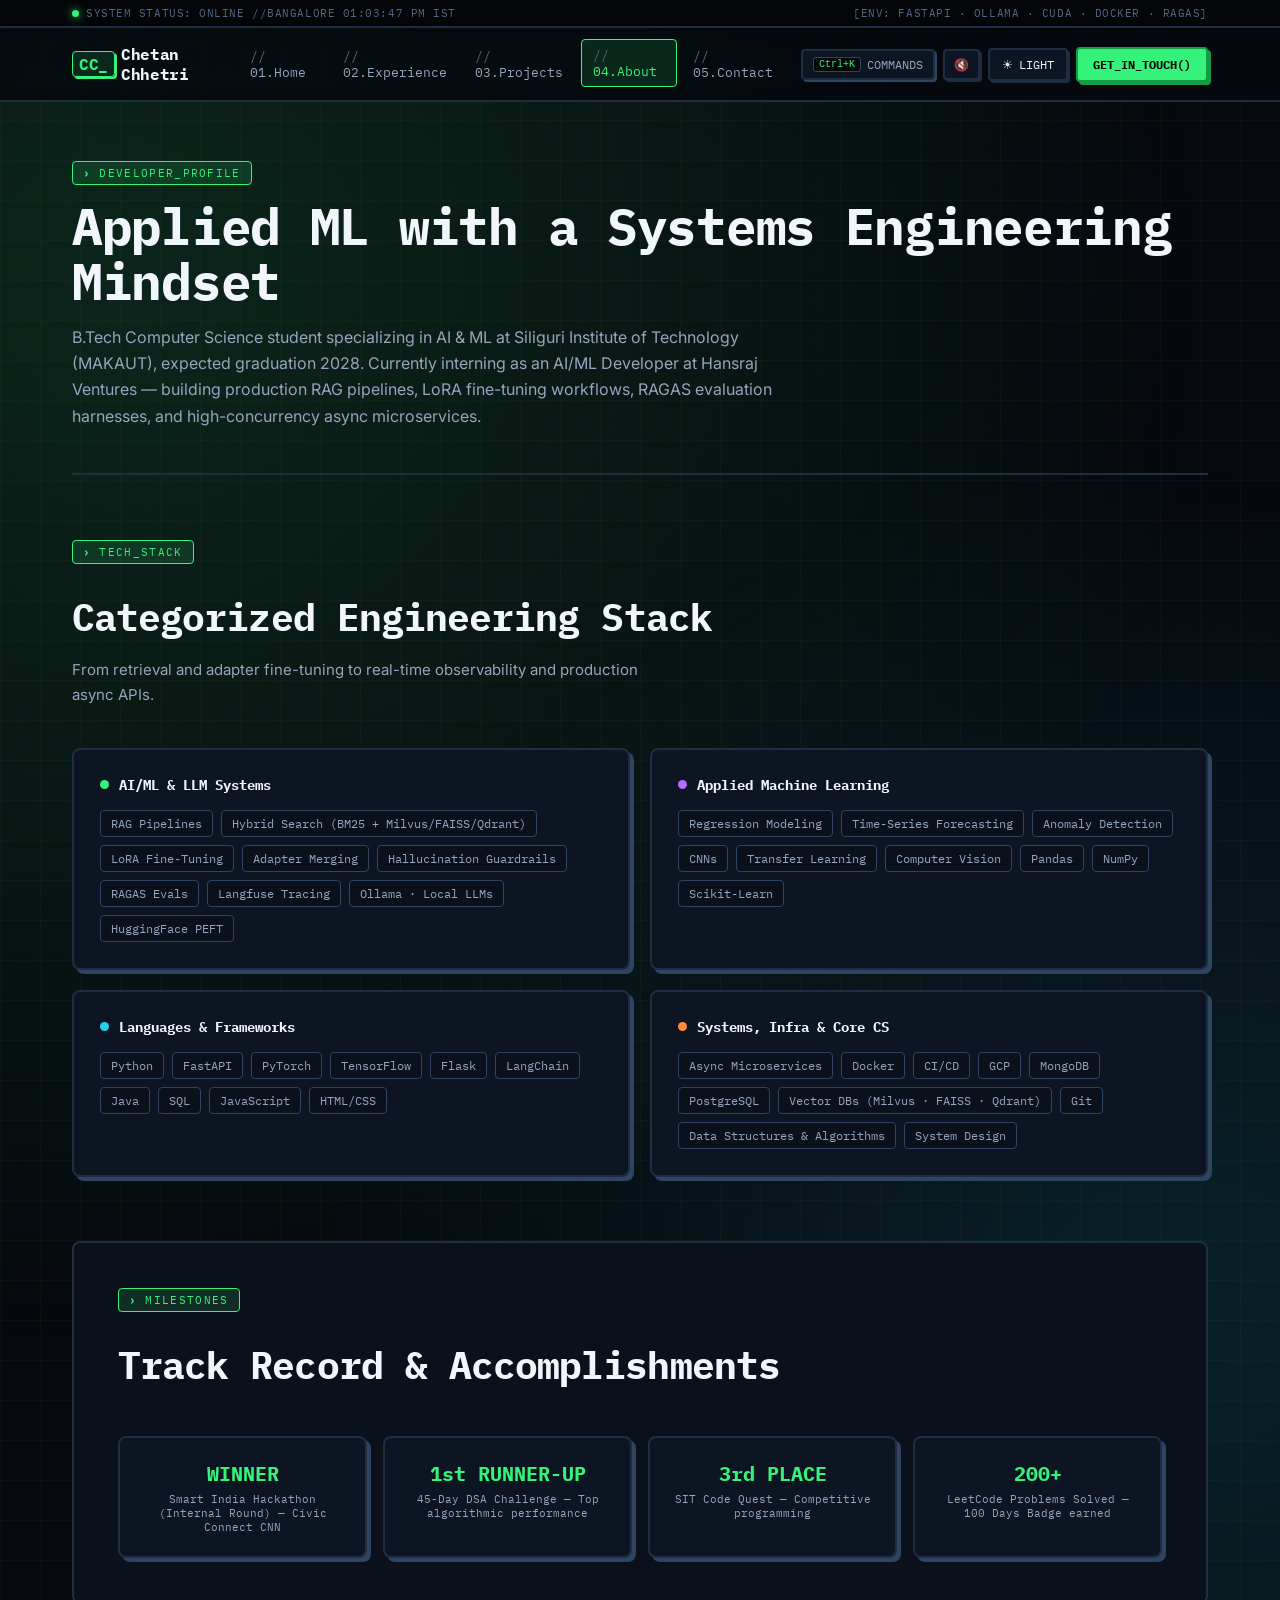
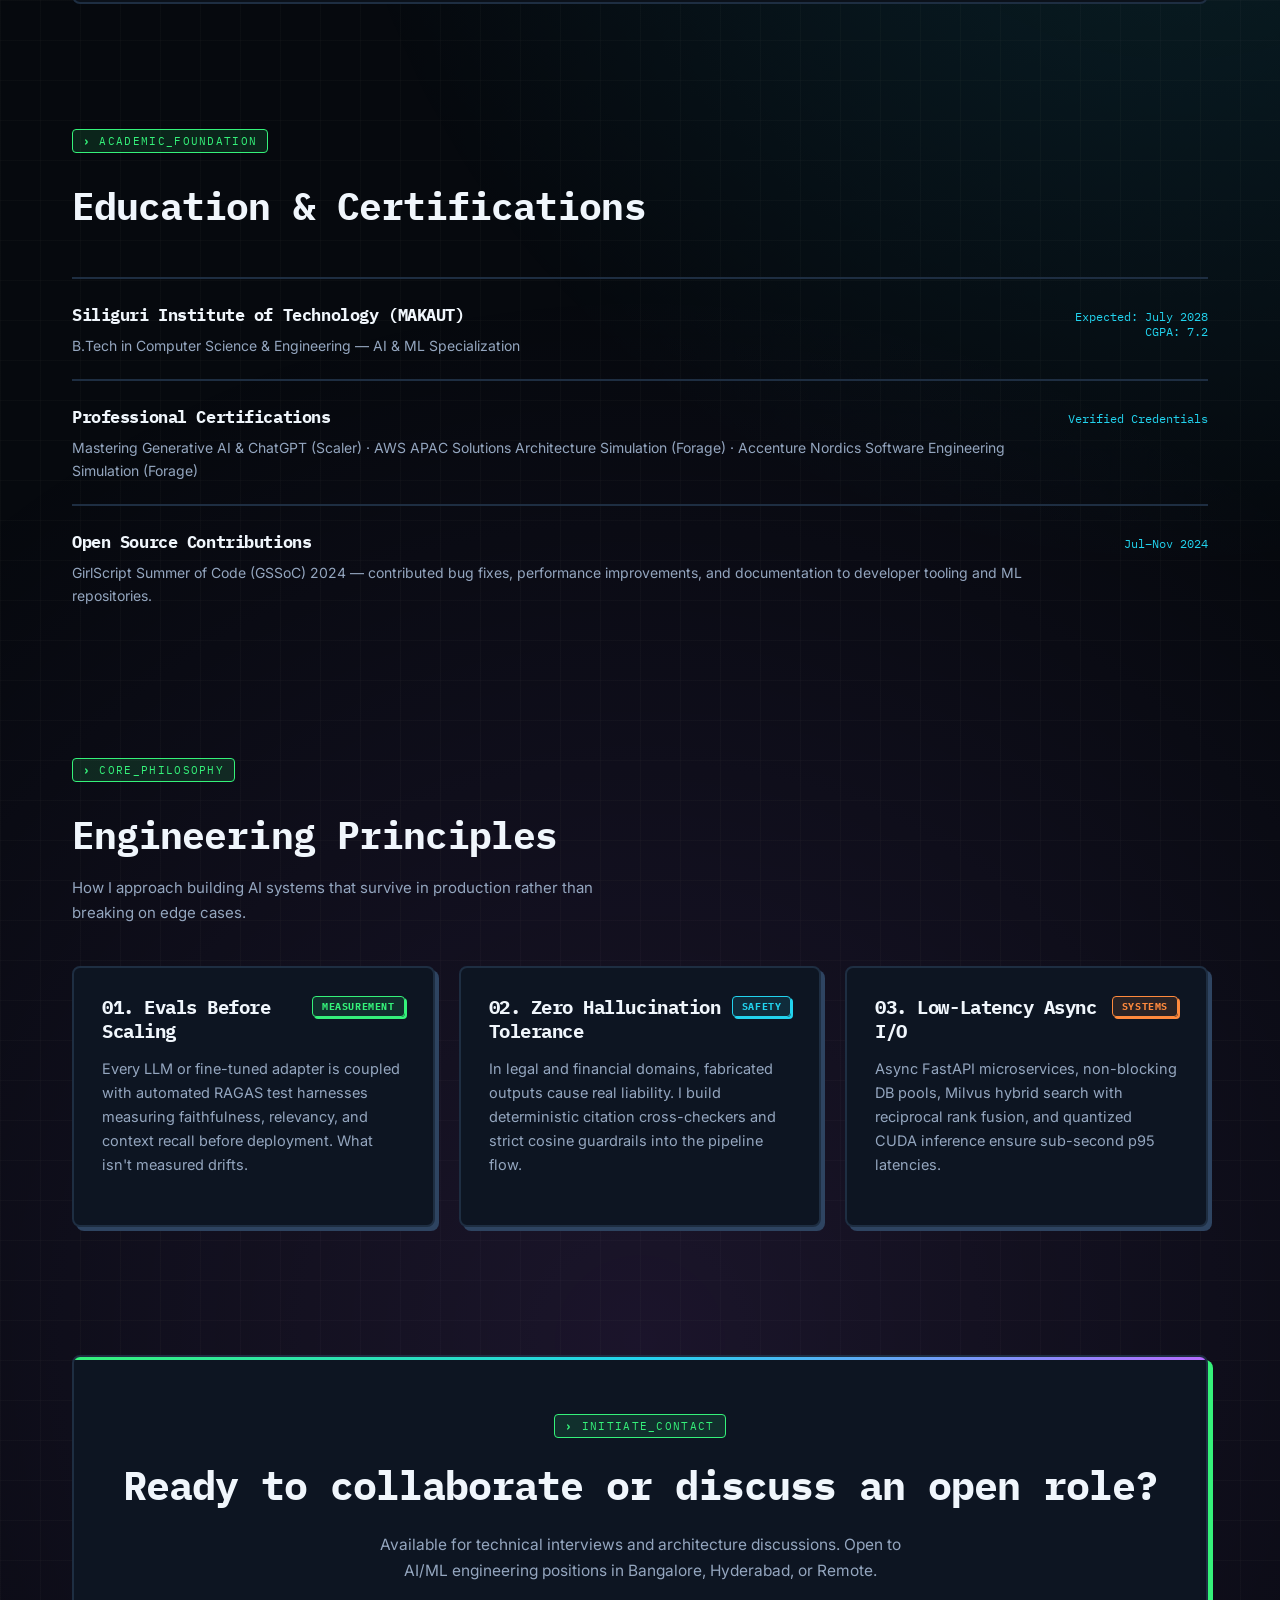
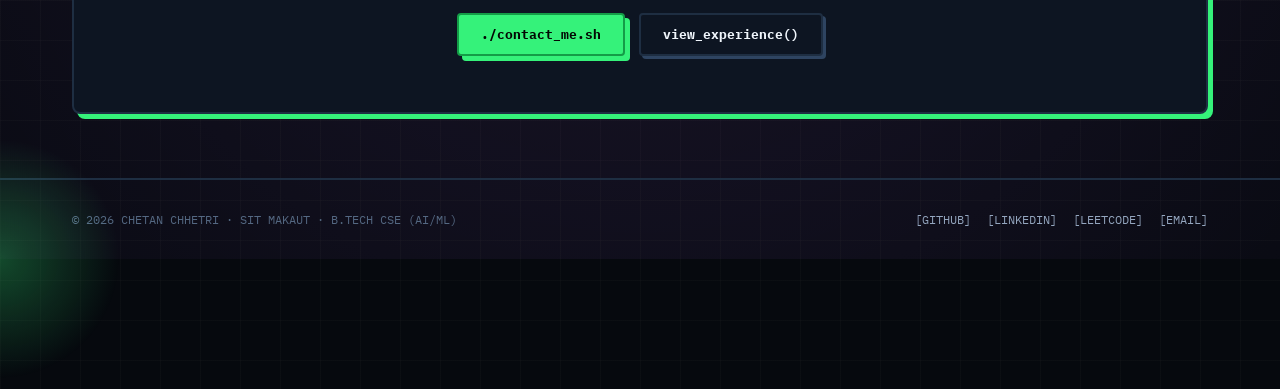
==== commit 34f70410: "Updated UI" ====
--- a/about.html
+++ b/about.html
@@ -14,8 +14,10 @@
 
 <div class="top-status-bar">
   <div class="wrap status-content">
-    <span><span class="pulse-dot"></span> SYSTEM STATUS: ONLINE // LOCATION: SILIGURI → BANGALORE</span>
-    <span class="status-right">[ENV: FASTAPI · OLLAMA · CUDA · DOCKER]</span>
+    <div class="status-left">
+      <span class="pulse-dot"></span> SYSTEM STATUS: ONLINE // <span class="live-ist-clock">BANGALORE (IST)</span>
+    </div>
+    <span class="status-right">[ENV: FASTAPI · OLLAMA · CUDA · DOCKER · RAGAS]</span>
   </div>
 </div>
 
@@ -30,6 +32,8 @@
       <a href="contact.html"><span class="cmd">//</span> 05.Contact</a>
     </div>
     <div class="nav-right">
+      <button class="nav-cmd-btn" title="Search commands, projects, and actions"><kbd>Ctrl+K</kbd> <span>COMMANDS</span></button>
+      <button class="sound-toggle" title="Toggle audio feedback">🔇</button>
       <button class="theme-toggle"><span class="ti">☀</span><span class="tl">LIGHT</span></button>
       <a class="nav-cta" href="contact.html">GET_IN_TOUCH()</a>
       <button class="nav-toggle" aria-label="Menu"><span></span><span></span><span></span></button>
@@ -159,6 +163,40 @@
         <div class="meta">Jul–Nov 2024</div>
       </div>
     </section>
+
+    <!-- Engineering Principles Section -->
+    <section>
+      <div class="section-head">
+        <div class="eyebrow">CORE_PHILOSOPHY</div>
+        <h2>Engineering Principles</h2>
+        <p>How I approach building AI systems that survive in production rather than breaking on edge cases.</p>
+      </div>
+      <div class="feature-grid">
+        <div class="card">
+          <div class="card-top">
+            <h3>01. Evals Before Scaling</h3>
+            <span class="badge prod">MEASUREMENT</span>
+          </div>
+          <p>Every LLM or fine-tuned adapter is coupled with automated RAGAS test harnesses measuring faithfulness, relevancy, and context recall before deployment. What isn't measured drifts.</p>
+        </div>
+
+        <div class="card">
+          <div class="card-top">
+            <h3>02. Zero Hallucination Tolerance</h3>
+            <span class="badge oss">SAFETY</span>
+          </div>
+          <p>In legal and financial domains, fabricated outputs cause real liability. I build deterministic citation cross-checkers and strict cosine guardrails into the pipeline flow.</p>
+        </div>
+
+        <div class="card">
+          <div class="card-top">
+            <h3>03. Low-Latency Async I/O</h3>
+            <span class="badge research">SYSTEMS</span>
+          </div>
+          <p>Async FastAPI microservices, non-blocking DB pools, Milvus hybrid search with reciprocal rank fusion, and quantized CUDA inference ensure sub-second p95 latencies.</p>
+        </div>
+      </div>
+    </section>
   </div>
 
   <div class="wrap">
@@ -188,6 +226,39 @@
   </div>
 </footer>
 
+<!-- Global Command Palette Modal (Ctrl+K) -->
+<div class="cmd-palette-backdrop">
+  <div class="cmd-palette">
+    <div class="cmd-search-header">
+      <span style="color:var(--accent);font-weight:900;">›</span>
+      <input type="text" class="cmd-search-input" placeholder="Type a command or jump to project..." autocomplete="off">
+      <span class="cmd-kbd-badge">ESC to close</span>
+    </div>
+    <div class="cmd-results">
+      <div class="cmd-group-title">Navigation</div>
+      <div class="cmd-item" data-href="index.html"><div class="cmd-item-label"><span>🏠</span> 01. Home Overview</div><span class="cmd-item-tag">Page</span></div>
+      <div class="cmd-item" data-href="experience.html"><div class="cmd-item-label"><span>💼</span> 02. Experience &amp; Internships</div><span class="cmd-item-tag">Page</span></div>
+      <div class="cmd-item" data-href="projects.html"><div class="cmd-item-label"><span>🚀</span> 03. Projects (12 Systems)</div><span class="cmd-item-tag">Page</span></div>
+      <div class="cmd-item" data-href="about.html"><div class="cmd-item-label"><span>👤</span> 04. About &amp; Tech Stack</div><span class="cmd-item-tag">Page</span></div>
+      <div class="cmd-item" data-href="contact.html"><div class="cmd-item-label"><span>✉️</span> 05. Contact &amp; IDE Shell</div><span class="cmd-item-tag">Page</span></div>
+
+      <div class="cmd-group-title">Featured Systems</div>
+      <div class="cmd-item" data-href="projects.html#risk-minor"><div class="cmd-item-label"><span>⚡</span> Risk Minor (Milvus + LoRA Llama 3.1)</div><span class="cmd-item-tag">RAG</span></div>
+      <div class="cmd-item" data-href="projects.html#astraroute"><div class="cmd-item-label"><span>🗺️</span> AstraRoute Navigation Engine (OSRM + Scrapling)</div><span class="cmd-item-tag">Infra</span></div>
+      <div class="cmd-item" data-href="projects.html#blur-detector"><div class="cmd-item-label"><span>👁️</span> AI Blur &amp; Quality Detector (OpenCV API)</div><span class="cmd-item-tag">Vision</span></div>
+      <div class="cmd-item" data-href="projects.html#airbus-fcom"><div class="cmd-item-label"><span>✈️</span> Airbus FCOM Precision QA Engine</div><span class="cmd-item-tag">RAG</span></div>
+
+      <div class="cmd-group-title">Quick Actions</div>
+      <div class="cmd-item" data-action="theme"><div class="cmd-item-label"><span>◐</span> Toggle Theme (Dark / Light)</div><span class="cmd-item-tag">Action</span></div>
+      <div class="cmd-item" data-action="copy-email"><div class="cmd-item-label"><span>📋</span> Copy Email (chhetrichetan45@gmail.com)</div><span class="cmd-item-tag">Clipboard</span></div>
+      <div class="cmd-item" data-action="audio"><div class="cmd-item-label"><span>🔊</span> Toggle Audio FX Sounds</div><span class="cmd-item-tag">Setting</span></div>
+    </div>
+  </div>
+</div>
+
+<!-- Back to Top Button -->
+<button class="back-to-top" title="Scroll back to top" aria-label="Back to top">▲</button>
+
 <script src="script.js"></script>
 </body>
 </html>
--- a/styles.css
+++ b/styles.css
@@ -1,543 +1,355 @@
 /* ============================================================
-   CHETAN CHHETRI PORTFOLIO — DARK NEUBRUTALISM + LIGHT THEME
+   CHETAN CHHETRI PORTFOLIO v2
+   AI SYSTEMS / 3D / MOTION / NEUBRUTALISM
    ============================================================ */
 
-/* ---- DARK (default) ---- */
-:root {
-  --bg: #080C14;
-  --bg-alt: #0D1322;
-  --bg-deep: #030509;
-  --panel: #101928;
-  --panel-border: #1E2D45;
-
-  --ink: #F0F4FC;
-  --ink-soft: #8CA0BC;
-  --ink-faint: #4A5E78;
-
-  --line: #1E2D45;
-  --line-soft: #2E4060;
-
-  /* Neubrutalist accent palette */
-  --accent: #22C55E;
-  --accent-soft: rgba(34,197,94,0.10);
-  --accent-hard: #18A34A;
-  --cyan: #06B6D4;
-  --cyan-soft: rgba(6,182,212,0.10);
-  --purple: #A855F7;
-  --signal: #F97316;
-
-  /* Neubrutalism specifics */
-  --nb-shadow: 4px 4px 0px #22C55E;
-  --nb-shadow-hover: 6px 6px 0px #22C55E;
-  --nb-shadow-cyan: 4px 4px 0px #06B6D4;
-  --nb-shadow-purple: 4px 4px 0px #A855F7;
-  --nb-border: 2px solid var(--panel-border);
-  --nb-border-accent: 2px solid var(--accent);
-
-  --display: 'IBM Plex Mono', monospace;
-  --body: 'Inter', sans-serif;
-  --mono: 'IBM Plex Mono', monospace;
-
-  --radius: 6px;
-  --radius-sm: 3px;
-  --maxw: 1180px;
-}
-
-/* ---- LIGHT THEME ---- */
-[data-theme="light"] {
-  --bg: #F5F0E8;
-  --bg-alt: #EDE8DE;
-  --bg-deep: #DDD8CE;
-  --panel: #FEFCF8;
-  --panel-border: #1A1A1A;
-
-  --ink: #0F0F0F;
-  --ink-soft: #3A3A3A;
-  --ink-faint: #6B6B6B;
-
-  --line: #1A1A1A;
-  --line-soft: #3A3A3A;
-
-  --accent: #1A6E3C;
-  --accent-soft: rgba(26,110,60,0.10);
-  --accent-hard: #145530;
-  --cyan: #0E6B82;
-  --cyan-soft: rgba(14,107,130,0.10);
-  --purple: #6B21A8;
-  --signal: #C2410C;
-
-  --nb-shadow: 4px 4px 0px #1A1A1A;
-  --nb-shadow-hover: 6px 6px 0px #1A1A1A;
-  --nb-shadow-cyan: 4px 4px 0px #0E6B82;
-  --nb-shadow-purple: 4px 4px 0px #6B21A8;
-  --nb-border: 2px solid #1A1A1A;
-  --nb-border-accent: 2px solid var(--accent);
-}
-
-* { box-sizing: border-box; margin: 0; padding: 0; }
-html { scroll-behavior: smooth; }
-
-body {
-  background: var(--bg);
-  color: var(--ink);
-  font-family: var(--body);
-  font-size: 15px;
-  line-height: 1.65;
-  -webkit-font-smoothing: antialiased;
-  background-image:
-    linear-gradient(to right, rgba(128,128,128,0.04) 1px, transparent 1px),
-    linear-gradient(to bottom, rgba(128,128,128,0.04) 1px, transparent 1px);
-  background-size: 40px 40px;
-  opacity: 1;
-  transition: background-color 0.3s ease, color 0.3s ease;
-}
-
-@keyframes pageIn {
-  from { opacity: 0; transform: translateY(5px); }
-  to   { opacity: 1; transform: translateY(0); }
-}
-
-a { color: inherit; text-decoration: none; }
-::selection { background: var(--accent); color: #fff; }
-
-.wrap { max-width: var(--maxw); margin: 0 auto; padding: 0 32px; }
-
-/* ============ THEME TOGGLE ============ */
-.theme-toggle {
-  background: var(--panel);
-  border: var(--nb-border);
-  color: var(--ink);
-  font-family: var(--mono);
-  font-size: 12px;
-  padding: 7px 13px;
-  cursor: pointer;
-  border-radius: var(--radius-sm);
-  transition: box-shadow .15s ease, transform .15s ease;
-  display: flex;
-  align-items: center;
-  gap: 6px;
-  box-shadow: 2px 2px 0px var(--panel-border);
-  white-space: nowrap;
-}
-.theme-toggle:hover {
-  box-shadow: 3px 3px 0px var(--accent);
-  transform: translate(-1px, -1px);
-}
-.theme-toggle .ti { font-size: 15px; }
-
-/* ============ TOP STATUS BAR ============ */
-.top-status-bar {
-  background: var(--bg-deep);
-  border-bottom: 2px solid var(--line);
-  font-family: var(--mono);
-  font-size: 11px;
-  color: var(--ink-faint);
-  padding: 5px 0;
-  letter-spacing: 0.05em;
-}
-.status-content { display: flex; justify-content: space-between; align-items: center; }
-
-.pulse-dot {
-  display: inline-block; width: 6px; height: 6px; border-radius: 50%;
-  background: var(--accent); box-shadow: 0 0 8px var(--accent);
-  margin-right: 6px; animation: pulse 2s infinite;
-}
-@keyframes pulse { 0%,100% { opacity: 1; } 50% { opacity: 0.3; } }
-
-/* ============ NAV ============ */
-header.site-header {
-  position: sticky; top: 0; z-index: 60;
-  background: rgba(8,12,20,0.93);
-  backdrop-filter: blur(16px);
-  border-bottom: 2px solid var(--line);
-  transition: background 0.3s ease;
-}
-[data-theme="light"] header.site-header {
-  background: rgba(245,240,232,0.95);
-}
-
-nav.site-nav {
-  max-width: var(--maxw); margin: 0 auto; padding: 12px 32px;
-  display: flex; align-items: center; justify-content: space-between; gap: 12px;
-}
-.brand {
-  font-family: var(--mono); font-weight: 700; font-size: 16px; color: var(--ink);
-  display: flex; align-items: center; gap: 4px; flex-shrink: 0;
-}
-.brand .mark { color: var(--accent); }
-
-.nav-links { display: flex; align-items: center; gap: 4px; }
-.nav-links a {
-  font-family: var(--mono); font-size: 12.5px; color: var(--ink-soft);
-  padding: 6px 11px; border-radius: var(--radius-sm); border: 1px solid transparent;
-  transition: all .15s ease;
-}
-.nav-links a .cmd { color: var(--ink-faint); margin-right: 3px; }
-.nav-links a:hover, .nav-links a.active {
-  color: var(--accent); background: var(--accent-soft); border-color: var(--accent);
-}
-
-.nav-right { display: flex; align-items: center; gap: 10px; }
-
-.nav-cta {
-  font-family: var(--mono); font-size: 12px; font-weight: 700; color: #fff !important;
-  background: var(--accent); padding: 8px 16px; border-radius: var(--radius-sm);
-  border: var(--nb-border-accent);
-  box-shadow: 3px 3px 0px var(--accent-hard);
-  transition: all .18s ease; white-space: nowrap;
-}
-[data-theme="light"] .nav-cta { color: #fff !important; }
-.nav-cta:hover {
-  box-shadow: 5px 5px 0px var(--accent-hard);
-  transform: translate(-2px,-2px);
-}
-
-.nav-toggle { display: none; background: none; border: var(--nb-border); cursor: pointer; padding: 6px 8px; border-radius: var(--radius-sm); }
-.nav-toggle span { display: block; width: 20px; height: 2px; background: var(--ink); margin: 4px 0; }
-
-/* ============ TYPOGRAPHY ============ */
-.eyebrow {
-  font-family: var(--mono); font-size: 11px; text-transform: uppercase; letter-spacing: 0.12em;
-  color: var(--accent); margin-bottom: 14px; display: inline-flex; align-items: center; gap: 8px;
-  background: var(--accent-soft); border: 1px solid var(--accent); padding: 3px 10px;
-  border-radius: var(--radius-sm);
-}
-.eyebrow::before { content: '›'; color: var(--accent); font-weight: bold; }
-
-h1, h2, h3, h4 { font-family: var(--display); font-weight: 700; color: var(--ink); letter-spacing: -0.02em; }
-.page-header { padding: 56px 0 44px; border-bottom: 2px solid var(--line); }
-.page-header h1 { font-size: clamp(2.1rem,4vw,3.1rem); margin-bottom: 14px; line-height: 1.1; }
-.page-header p { color: var(--ink-soft); font-size: 16px; max-width: 66ch; }
-
-section { padding: 64px 0; }
-section.alt {
-  background: var(--bg-alt);
-  border-top: 2px solid var(--line);
-  border-bottom: 2px solid var(--line);
-}
-.section-head { margin-bottom: 44px; }
-.section-head h2 { font-size: clamp(1.7rem,3vw,2.3rem); margin-bottom: 10px; margin-top: 8px; }
-.section-head p { color: var(--ink-soft); max-width: 62ch; font-size: 15px; }
-
-.grad-ink { color: var(--accent); font-style: normal; }
-
-/* ============ NEUBRUTALIST BUTTONS ============ */
-.btn {
-  display: inline-flex; align-items: center; gap: 8px; font-family: var(--mono); font-size: 13px;
-  font-weight: 700; padding: 11px 22px; border-radius: var(--radius-sm); transition: all .15s ease;
-  border: var(--nb-border); cursor: pointer;
-}
-.btn-primary {
-  background: var(--accent); color: #fff;
-  box-shadow: var(--nb-shadow);
-  border-color: var(--accent-hard);
-}
-[data-theme="light"] .btn-primary { color: #fff; }
-.btn-primary:hover {
-  box-shadow: var(--nb-shadow-hover);
-  transform: translate(-2px,-2px);
-}
-.btn-outline {
-  border-color: var(--line-soft); color: var(--ink); background: var(--panel);
-  box-shadow: 3px 3px 0px var(--line-soft);
-}
-.btn-outline:hover {
-  border-color: var(--accent); color: var(--accent);
-  box-shadow: 4px 4px 0px var(--accent);
-  transform: translate(-1px,-1px);
-}
-
-/* ============ HERO ============ */
-.hero { display: grid; grid-template-columns: 1.15fr 0.85fr; gap: 44px; align-items: center; padding: 72px 0 56px; }
-
-.hero-badge {
-  display: inline-flex; align-items: center; gap: 8px; font-family: var(--mono); font-size: 11px;
-  color: var(--accent); background: var(--panel);
-  border: var(--nb-border); box-shadow: var(--nb-shadow);
-  padding: 6px 12px; border-radius: var(--radius-sm); margin-bottom: 24px;
-}
-.hero-badge .dot { width: 6px; height: 6px; border-radius: 50%; background: var(--accent); box-shadow: 0 0 8px var(--accent); }
-
-.hero h1 { font-size: clamp(2.4rem,4.8vw,3.6rem); line-height: 1.08; margin-bottom: 20px; }
-.hero p.lede { color: var(--ink-soft); font-size: 16.5px; margin-bottom: 32px; max-width: 56ch; }
-.hero-actions { display: flex; gap: 14px; flex-wrap: wrap; }
-
-/* ============ TERMINAL CARD (Neubrutalist) ============ */
-.terminal-card {
-  background: var(--panel);
-  border: var(--nb-border);
-  box-shadow: var(--nb-shadow);
-  border-radius: var(--radius);
-  overflow: hidden;
-  transition: box-shadow .18s ease, transform .18s ease;
-}
-.terminal-card:hover {
-  box-shadow: var(--nb-shadow-hover);
-  transform: translate(-2px,-2px);
-}
-
-.terminal-header {
-  background: var(--bg-deep); border-bottom: 2px solid var(--line);
-  padding: 10px 14px; display: flex; align-items: center; gap: 10px;
-}
-.term-dots { display: flex; gap: 5px; }
-.term-dots span { width: 10px; height: 10px; border-radius: 50%; }
-.t-red { background: #FF5F56; }
-.t-yellow { background: #FFBD2E; }
-.t-green { background: #27C93F; }
-.term-title { font-family: var(--mono); font-size: 12px; color: var(--ink-soft); margin: 0 auto; }
-.terminal-header .live { color: var(--accent); display: flex; align-items: center; gap: 5px; font-family: var(--mono); font-size: 11px; }
-.terminal-header .live .ld { width: 5px; height: 5px; border-radius: 50%; background: var(--accent); animation: pulse 2s infinite; }
-
-.terminal-body { padding: 18px 20px; font-family: var(--mono); font-size: 12.5px; color: #CBD5E1; line-height: 1.7; }
-[data-theme="light"] .terminal-body { color: #2D3748; }
-.code-line { margin-bottom: 2px; }
-.indent { padding-left: 20px; }
-.c-keyword { color: #F43F5E; }
-.c-func { color: #38BDF8; }
-[data-theme="light"] .c-func { color: #0E6B82; }
-.c-type { color: #A855F7; }
-.c-val { color: #F59E0B; }
-.c-num { color: #10B981; }
-.c-comment { color: var(--ink-faint); font-style: italic; }
-
-.trace-console {
-  background: #000; border-top: 2px dashed var(--line); padding: 12px 16px;
-  font-family: var(--mono); font-size: 11px; min-height: 100px;
-}
-[data-theme="light"] .trace-console { background: #1a1a2e; }
-.console-head { color: var(--ink-faint); margin-bottom: 8px; font-size: 10px; letter-spacing: 0.05em; }
-.tline { margin-bottom: 4px; font-size: 11px; display: flex; gap: 8px; }
-.tline.ok { color: #22C55E; }
-.tline.info { color: #06B6D4; }
-.tline.warn { color: #F97316; }
-
-/* ============ STATS ROW ============ */
-.stats-section { padding: 20px 0 48px; }
-.stats-row {
-  display: grid; grid-template-columns: repeat(4,1fr);
-  border: var(--nb-border); border-radius: var(--radius);
-  background: var(--panel);
-  box-shadow: var(--nb-shadow);
-}
-.stat { padding: 24px 20px; border-right: 2px solid var(--line); }
-.stat:last-child { border-right: none; }
-.stat .num { font-family: var(--display); font-size: 30px; font-weight: 700; color: var(--accent); margin-bottom: 4px; }
-.stat .lbl { font-family: var(--mono); font-size: 11px; color: var(--ink-soft); }
-
-/* ============ FEATURE/PROJECT CARDS (Neubrutalist) ============ */
-.feature-grid { display: grid; grid-template-columns: repeat(3,1fr); gap: 24px; }
-.proj-grid { display: grid; grid-template-columns: repeat(2,1fr); gap: 24px; }
-
-.card {
-  background: var(--panel);
-  border: var(--nb-border);
-  border-radius: var(--radius);
-  padding: 28px;
-  display: flex; flex-direction: column;
-  transition: box-shadow .18s ease, transform .18s ease;
-  box-shadow: 4px 4px 0px var(--line-soft);
-}
-.card:hover {
-  box-shadow: 7px 7px 0px var(--accent);
-  transform: translate(-3px,-3px);
-  border-color: var(--accent);
-}
-.card-top { display: flex; justify-content: space-between; align-items: flex-start; gap: 10px; margin-bottom: 14px; }
-.card h3 { font-size: 18px; }
-
-.badge {
-  font-family: var(--mono); font-size: 10px; padding: 3px 9px; border-radius: var(--radius-sm);
-  letter-spacing: 0.06em; text-transform: uppercase; white-space: nowrap; font-weight: 700;
-  border: 1px solid;
-}
-.badge.prod { background: var(--accent-soft); color: var(--accent); border-color: var(--accent); }
-.badge.oss { background: var(--cyan-soft); color: var(--cyan); border-color: var(--cyan); }
-.badge.research { background: rgba(249,115,22,0.10); color: var(--signal); border-color: var(--signal); }
-
-.card p { color: var(--ink-soft); font-size: 14.5px; margin-bottom: 20px; flex-grow: 1; line-height: 1.65; }
-
-/* Project detail sections */
-.proj-details { margin-bottom: 18px; }
-.proj-details h4 {
-  font-family: var(--mono); font-size: 11.5px; color: var(--cyan); text-transform: uppercase;
-  letter-spacing: 0.08em; margin-bottom: 8px; border-bottom: 1px solid var(--line); padding-bottom: 5px;
-}
-.proj-details ul { list-style: none; }
-.proj-details li {
-  position: relative; padding-left: 16px; margin-bottom: 7px;
-  color: var(--ink-soft); font-size: 13.5px; line-height: 1.55;
-}
-.proj-details li::before { content: '›'; position: absolute; left: 0; color: var(--accent); font-family: var(--mono); font-weight: bold; }
-.proj-details li b { color: var(--ink); }
-
-.chip-row { display: flex; flex-wrap: wrap; gap: 6px; margin-bottom: 20px; }
-.chip {
-  font-family: var(--mono); font-size: 11px; color: var(--cyan); background: var(--cyan-soft);
-  border: 1px solid var(--cyan); padding: 3px 9px; border-radius: var(--radius-sm); font-weight: 600;
-}
-[data-theme="light"] .chip { border-color: var(--cyan); }
-
-.card-link {
-  font-family: var(--mono); font-size: 12px; color: var(--ink); font-weight: 700;
-  display: inline-flex; align-items: center; gap: 5px;
-  border: 1px solid var(--line-soft); padding: 6px 12px; border-radius: var(--radius-sm);
-  background: var(--bg-alt); box-shadow: 2px 2px 0px var(--line-soft);
-  transition: all .15s ease; align-self: flex-start;
-}
-.card-link:hover {
-  color: var(--accent); border-color: var(--accent);
-  box-shadow: 3px 3px 0px var(--accent);
-  transform: translate(-1px,-1px);
-}
-
-/* ============ TIMELINE ============ */
-.timeline { position: relative; }
-.tl-item {
-  display: grid; grid-template-columns: 200px 1fr; gap: 36px;
-  padding: 40px 0; border-top: 2px solid var(--line);
-}
-.tl-item:first-child { border-top: none; padding-top: 0; }
-.tl-meta { font-family: var(--mono); font-size: 12.5px; color: var(--ink-faint); }
-.tl-meta .period { color: var(--accent); font-weight: 700; margin-bottom: 5px; }
-.tl-meta .loc { color: var(--ink-soft); margin-bottom: 10px; }
-.tl-tag {
-  display: inline-flex; align-items: center; gap: 6px; font-family: var(--mono); font-size: 10.5px;
-  color: var(--accent); background: var(--accent-soft); padding: 4px 9px; border-radius: var(--radius-sm);
-  border: 1px solid var(--accent);
-}
-.tl-tag .dot { width: 5px; height: 5px; border-radius: 50%; background: var(--accent); animation: pulse 2s infinite; }
-.tl-body h3 { font-size: 21px; margin-bottom: 5px; }
-.tl-body .company { color: var(--cyan); font-family: var(--mono); font-size: 13.5px; margin-bottom: 18px; font-weight: 600; }
-.tl-body ul { list-style: none; }
-.tl-body li { position: relative; padding-left: 22px; margin-bottom: 12px; color: var(--ink-soft); font-size: 14.5px; line-height: 1.6; }
-.tl-body li::before { content: '>_'; position: absolute; left: 0; color: var(--accent); font-family: var(--mono); font-weight: bold; font-size: 11px; top: 4px; }
-.tl-body li b { color: var(--ink); }
-
-/* ============ SKILL PANELS ============ */
-.skill-grid { display: grid; grid-template-columns: repeat(2,1fr); gap: 20px; }
-.skill-panel {
-  background: var(--panel); border: var(--nb-border); border-radius: var(--radius);
-  padding: 26px;
-  box-shadow: 4px 4px 0px var(--line-soft);
-  transition: box-shadow .18s ease, transform .18s ease;
-}
-.skill-panel:hover {
-  box-shadow: 6px 6px 0px var(--accent);
-  transform: translate(-2px,-2px);
-  border-color: var(--accent);
-}
-.skill-panel .head { display: flex; align-items: center; gap: 10px; font-family: var(--mono); font-weight: 700; font-size: 14px; margin-bottom: 16px; }
-.skill-panel .head .idot { width: 9px; height: 9px; border-radius: 50%; flex-shrink: 0; }
-.skill-panel .tags { display: flex; flex-wrap: wrap; gap: 8px; }
-.skill-panel .tags span {
-  font-family: var(--mono); font-size: 12px; padding: 5px 10px; border-radius: var(--radius-sm);
-  background: var(--bg-alt); border: 1px solid var(--line-soft); color: var(--ink-soft);
-  transition: all .15s ease;
-}
-.skill-panel .tags span:hover { color: var(--accent); border-color: var(--accent); background: var(--accent-soft); }
-
-/* ============ METRICS ============ */
-.metrics { display: grid; grid-template-columns: repeat(4,1fr); gap: 16px; }
-.metric {
-  background: var(--panel); border: var(--nb-border); border-radius: var(--radius);
-  padding: 22px; text-align: center;
-  box-shadow: 4px 4px 0px var(--line-soft);
-  transition: box-shadow .18s ease, transform .18s ease;
-}
-.metric:hover { box-shadow: 5px 5px 0px var(--accent); transform: translate(-1px,-1px); }
-.metric .num { font-family: var(--display); font-size: 20px; font-weight: 700; color: var(--accent); margin-bottom: 5px; }
-.metric .lbl { font-family: var(--mono); font-size: 11px; color: var(--ink-soft); }
-
-/* ============ EDUCATION ROWS ============ */
-.edu-row { display: flex; justify-content: space-between; align-items: baseline; padding: 22px 0; border-top: 2px solid var(--line); }
-.edu-row:first-child { border-top: none; }
-.edu-row h4 { font-size: 17px; }
-.edu-row .sub { color: var(--ink-soft); font-size: 14px; margin-top: 5px; }
-.edu-row .meta { font-family: var(--mono); font-size: 12px; color: var(--cyan); text-align: right; flex-shrink: 0; margin-left: 20px; }
-
-/* ============ CONTACT CARDS ============ */
-.contact-grid { display: grid; grid-template-columns: repeat(2,1fr); gap: 16px; margin-bottom: 44px; }
-.contact-card {
-  background: var(--panel); border: var(--nb-border); border-radius: var(--radius);
-  padding: 22px; display: flex; align-items: center; gap: 16px;
-  box-shadow: 4px 4px 0px var(--line-soft);
-  transition: box-shadow .18s ease, transform .18s ease;
-}
-.contact-card:hover {
-  border-color: var(--accent);
-  box-shadow: 6px 6px 0px var(--accent);
-  transform: translate(-2px,-2px);
-}
-.contact-card .ic {
-  width: 44px; height: 44px; border-radius: var(--radius-sm);
-  background: var(--accent-soft); color: var(--accent); font-family: var(--mono); font-weight: 700;
-  display: flex; align-items: center; justify-content: center; font-size: 14px;
-  border: var(--nb-border-accent); flex-shrink: 0;
-}
-.contact-card .lbl { font-family: var(--mono); font-size: 11px; color: var(--ink-faint); margin-bottom: 3px; }
-.contact-card .val { font-family: var(--mono); font-size: 13.5px; font-weight: 600; color: var(--ink); }
-
-/* ============ FILTER BUTTONS ============ */
-.filter-row { display: flex; gap: 10px; margin-bottom: 36px; flex-wrap: wrap; }
-.filter-btn {
-  font-family: var(--mono); font-size: 12px; font-weight: 700; padding: 8px 16px;
-  border-radius: var(--radius-sm); background: var(--panel); border: var(--nb-border);
-  color: var(--ink-soft); cursor: pointer;
-  box-shadow: 3px 3px 0px var(--line-soft);
-  transition: all .15s ease;
-}
-.filter-btn:hover, .filter-btn.active {
-  color: #fff; background: var(--accent); border-color: var(--accent-hard);
-  box-shadow: 4px 4px 0px var(--accent-hard);
-  transform: translate(-1px,-1px);
-}
-[data-theme="light"] .filter-btn.active { color: #fff; }
-
-/* ============ CTA BANNER ============ */
-.cta-banner {
-  background: var(--panel); border: var(--nb-border); border-radius: var(--radius);
-  padding: 56px 40px; text-align: center; position: relative; overflow: hidden;
-  box-shadow: var(--nb-shadow);
-}
-.cta-banner::before {
-  content: '';
-  position: absolute; top: 0; left: 0; right: 0; height: 3px;
-  background: linear-gradient(90deg, var(--accent), var(--cyan), var(--purple));
-}
-.cta-banner h2 { font-size: clamp(1.8rem,3.5vw,2.5rem); margin-bottom: 14px; }
-.cta-banner p { color: var(--ink-soft); max-width: 52ch; margin: 0 auto 30px; font-size: 15.5px; }
-.cta-actions { display: flex; gap: 14px; justify-content: center; flex-wrap: wrap; }
-
-/* ============ FOOTER ============ */
-footer.site-footer {
-  border-top: 2px solid var(--line); padding: 32px 0;
-  font-family: var(--mono); font-size: 12px; color: var(--ink-faint);
-}
-footer.site-footer .wrap { display: flex; justify-content: space-between; align-items: center; flex-wrap: wrap; gap: 16px; }
-.footer-links { display: flex; gap: 16px; }
-.footer-links a { color: var(--ink-soft); transition: color .15s ease; }
-.footer-links a:hover { color: var(--accent); }
-
-/* ============ RESPONSIVE ============ */
-@media (max-width: 980px) {
-  .hero { grid-template-columns: 1fr; padding-top: 44px; }
-  .feature-grid, .contact-grid, .skill-grid, .metrics { grid-template-columns: 1fr; }
-  .proj-grid { grid-template-columns: 1fr; }
-  .stats-row { grid-template-columns: 1fr 1fr; }
-  .tl-item { grid-template-columns: 1fr; gap: 14px; }
-  .nav-links { display: none; }
-  .nav-toggle { display: block; }
-  .wrap { padding: 0 20px; }
-}
-
-@media (max-width: 600px) {
-  .stats-row { grid-template-columns: 1fr; }
-  .edu-row { flex-direction: column; gap: 8px; }
-  .edu-row .meta { text-align: left; }
-  .contact-grid { grid-template-columns: 1fr; }
-}
-
-@media (prefers-reduced-motion: reduce) {
-  * { animation: none !important; transition: none !important; }
-}
+:root{
+  --bg:#06090e; --bg-alt:#0b111a; --bg-deep:#030508; --panel:#0d1522; --panel-card:#0f1929;
+  --panel-border:#1e2e42; --ink:#f0f6fc; --ink-soft:#94a6bf; --ink-faint:#546882;
+  --line:#1e2e42; --line-soft:#2e4461;
+  --accent:#35f27a; --accent-soft:rgba(53,242,122,.12); --accent-glow:rgba(53,242,122,.28); --accent-hard:#149c47;
+  --cyan:#22d3ee; --cyan-soft:rgba(34,211,238,.12); --cyan-glow:rgba(34,211,238,.3); --purple:#b56cff; --purple-soft:rgba(181,108,255,.12); --signal:#ff8a3d; --signal-soft:rgba(255,138,61,.12);
+  --display:'IBM Plex Mono',monospace; --body:'Inter',-apple-system,BlinkMacSystemFont,sans-serif; --mono:'IBM Plex Mono',monospace;
+  --radius:8px; --radius-sm:4px; --maxw:1200px;
+  --shadow:5px 5px 0 var(--accent); --shadow-hover:8px 8px 0 var(--accent);
+  --shadow-cyan:5px 5px 0 var(--cyan); --shadow-line:4px 4px 0 var(--line-soft);
+  --nb-border:2px solid var(--panel-border);
+}
+[data-theme="light"]{
+  --bg:#f5f1eb; --bg-alt:#ece5dc; --bg-deep:#ded4c6; --panel:#ffffff; --panel-card:#fcfbf9;
+  --panel-border:#161a22; --ink:#0f172a; --ink-soft:#334155; --ink-faint:#64748b;
+  --line:#161a22; --line-soft:#475569;
+  --accent:#0e8346; --accent-soft:rgba(14,131,70,.12); --accent-glow:rgba(14,131,70,.25); --accent-hard:#085a2f;
+  --cyan:#0284c7; --cyan-soft:rgba(2,132,199,.12); --cyan-glow:rgba(2,132,199,.25); --purple:#7e22ce; --purple-soft:rgba(126,34,206,.12); --signal:#ea580c; --signal-soft:rgba(234,88,12,.12);
+  --shadow:5px 5px 0 #161a22; --shadow-hover:8px 8px 0 #161a22;
+  --shadow-cyan:5px 5px 0 #0284c7; --shadow-line:4px 4px 0 #161a22;
+  --nb-border:2px solid #161a22;
+}
+
+*{box-sizing:border-box;margin:0;padding:0}
+html{scroll-behavior:smooth}
+body{
+  background:var(--bg); color:var(--ink); font-family:var(--body); font-size:15px; line-height:1.65;
+  -webkit-font-smoothing:antialiased; overflow-x:hidden;
+  background-image:linear-gradient(to right,rgba(128,128,128,.045) 1px,transparent 1px),
+                   linear-gradient(to bottom,rgba(128,128,128,.045) 1px,transparent 1px);
+  background-size:40px 40px;
+  transition:background-color .3s ease,color .3s ease;
+}
+body::before{
+  content:""; position:fixed; inset:0; pointer-events:none; z-index:-1;
+  background:radial-gradient(circle at 10% 8%,var(--accent-soft),transparent 32%),
+             radial-gradient(circle at 92% 38%,var(--cyan-soft),transparent 35%),
+             radial-gradient(circle at 50% 85%,var(--purple-soft),transparent 35%);
+}
+::-webkit-scrollbar{width:9px;height:9px}
+::-webkit-scrollbar-track{background:var(--bg-deep);border-left:2px solid var(--line)}
+::-webkit-scrollbar-thumb{background:var(--line-soft);border:2px solid var(--bg-deep);border-radius:var(--radius-sm)}
+::-webkit-scrollbar-thumb:hover{background:var(--accent)}
+
+a{color:inherit;text-decoration:none}
+button{font:inherit}
+::selection{background:var(--accent);color:#030508}
+.wrap{max-width:var(--maxw);margin:auto;padding:0 32px}
+
+.top-status-bar{
+  background:var(--bg-deep);border-bottom:2px solid var(--line);font:11px var(--mono);
+  color:var(--ink-faint);padding:6px 0;letter-spacing:.05em;position:relative;z-index:70
+}
+.status-content{display:flex;justify-content:space-between;align-items:center;gap:20px}
+.status-left{display:flex;align-items:center}
+.pulse-dot{display:inline-block;width:7px;height:7px;border-radius:50%;background:var(--accent);
+  box-shadow:0 0 10px var(--accent);margin-right:7px;animation:pulse 1.8s infinite}
+@keyframes pulse{0%,100%{opacity:1;transform:scale(1)}50%{opacity:.35;transform:scale(.75)}}
+
+.site-header{
+  position:sticky;top:0;z-index:60;background:color-mix(in srgb,var(--bg) 90%,transparent);
+  backdrop-filter:blur(18px);-webkit-backdrop-filter:blur(18px);border-bottom:2px solid var(--line);
+  transition:border-color .2s ease;
+}
+nav.site-nav{max-width:var(--maxw);margin:auto;padding:12px 32px;display:flex;align-items:center;justify-content:space-between;gap:12px}
+.brand{font:700 16px var(--mono);display:flex;gap:6px;align-items:center;letter-spacing:-.02em}
+.brand .mark{color:var(--accent);background:var(--accent-soft);padding:2px 6px;border:1px solid var(--accent);border-radius:var(--radius-sm);box-shadow:2px 2px 0 var(--accent)}
+.nav-links{display:flex;gap:4px;align-items:center}
+.nav-links a{font:12.5px var(--mono);color:var(--ink-soft);padding:7px 11px;border:1px solid transparent;border-radius:var(--radius-sm);transition:all .2s ease}
+.nav-links a:hover,.nav-links a.active{color:var(--accent);background:var(--accent-soft);border-color:var(--accent);transform:translateY(-1px)}
+.nav-links .cmd{color:var(--ink-faint);margin-right:3px}
+.nav-right{display:flex;align-items:center;gap:8px}
+
+.nav-cmd-btn{
+  background:var(--panel);border:2px solid var(--panel-border);color:var(--ink-soft);cursor:pointer;
+  border-radius:var(--radius-sm);font:12px var(--mono);padding:6px 10px;display:inline-flex;align-items:center;gap:6px;
+  box-shadow:2px 2px 0 var(--line-soft);transition:all .18s ease;
+}
+.nav-cmd-btn:hover{border-color:var(--cyan);color:var(--cyan);box-shadow:3px 3px 0 var(--cyan);transform:translate(-1px,-1px)}
+.nav-cmd-btn kbd{background:var(--bg-deep);border:1px solid var(--line-soft);border-radius:3px;padding:1px 5px;font-size:10px;color:var(--accent)}
+
+.sound-toggle{
+  background:var(--panel);border:2px solid var(--panel-border);color:var(--ink-soft);cursor:pointer;
+  border-radius:var(--radius-sm);font:12px var(--mono);padding:6px 9px;display:flex;align-items:center;justify-content:center;
+  box-shadow:2px 2px 0 var(--panel-border);transition:.18s ease;
+}
+.sound-toggle:hover{border-color:var(--purple);color:var(--purple);box-shadow:3px 3px 0 var(--purple);transform:translate(-1px,-1px)}
+
+.theme-toggle,.nav-toggle{background:var(--panel);border:2px solid var(--panel-border);color:var(--ink);cursor:pointer;border-radius:var(--radius-sm)}
+.theme-toggle{font:12px var(--mono);padding:7px 12px;display:flex;gap:6px;align-items:center;box-shadow:2px 2px 0 var(--panel-border);transition:.18s}
+.theme-toggle:hover{box-shadow:3px 3px 0 var(--accent);transform:translate(-1px,-1px);border-color:var(--accent)}
+.nav-cta{font:700 12px var(--mono);color:#030804!important;background:var(--accent);padding:8px 15px;border:2px solid var(--accent-hard);border-radius:var(--radius-sm);box-shadow:3px 3px 0 var(--accent-hard);transition:.18s;font-weight:800}
+[data-theme=light] .nav-cta{color:#fff!important}
+.nav-cta:hover{transform:translate(-2px,-2px);box-shadow:5px 5px 0 var(--accent-hard)}
+.nav-toggle{display:none;padding:6px 8px}.nav-toggle span{display:block;width:20px;height:2px;background:var(--ink);margin:4px}
+
+.page-header{padding:58px 0 44px;border-bottom:2px solid var(--line)}
+.eyebrow{font:11px var(--mono);text-transform:uppercase;letter-spacing:.12em;color:var(--accent);margin-bottom:14px;
+  display:inline-flex;align-items:center;gap:8px;background:var(--accent-soft);border:1px solid var(--accent);padding:4px 10px;border-radius:var(--radius-sm)}
+.eyebrow::before{content:'›';font-weight:900}
+h1,h2,h3,h4{font-family:var(--display);font-weight:700;letter-spacing:-.025em;color:var(--ink)}
+.page-header h1{font-size:clamp(2.15rem,4vw,3.25rem);line-height:1.08;margin-bottom:14px}
+.page-header p{color:var(--ink-soft);font-size:16px;max-width:70ch}
+section{padding:64px 0}
+section.alt{background:var(--bg-alt);border-top:2px solid var(--line);border-bottom:2px solid var(--line)}
+.section-head{margin-bottom:40px}.section-head h2{font-size:clamp(1.7rem,3vw,2.35rem);margin:8px 0 10px}.section-head p{color:var(--ink-soft);max-width:65ch}
+.grad-ink{color:var(--accent);text-shadow:0 0 24px var(--accent-soft)}
+
+.btn{display:inline-flex;align-items:center;gap:8px;font:700 13px var(--mono);padding:11px 22px;border-radius:var(--radius-sm);border:2px solid var(--panel-border);transition:all .18s ease;cursor:pointer;user-select:none}
+.btn-primary{background:var(--accent);color:#030804!important;box-shadow:var(--shadow);border-color:var(--accent-hard);font-weight:800}
+[data-theme=light] .btn-primary{color:#fff!important}
+.btn-primary:hover{box-shadow:var(--shadow-hover);transform:translate(-2px,-2px)}
+.btn-outline{background:var(--panel);color:var(--ink);box-shadow:3px 3px 0 var(--line-soft)}
+.btn-outline:hover{border-color:var(--accent);color:var(--accent);box-shadow:4px 4px 0 var(--accent);transform:translate(-1px,-1px)}
+.btn-cyan{background:var(--cyan);color:#03080c!important;box-shadow:var(--shadow-cyan);border-color:var(--cyan);font-weight:800}
+.btn-cyan:hover{transform:translate(-2px,-2px);box-shadow:7px 7px 0 var(--cyan)}
+
+.hero{display:grid;grid-template-columns:1.05fr .95fr;gap:48px;align-items:center;padding:68px 0 56px;min-height:650px}
+.hero-text{position:relative;z-index:3}
+.hero-badge{display:inline-flex;align-items:center;gap:8px;font:11px var(--mono);color:var(--accent);background:var(--panel);
+  border:2px solid var(--panel-border);box-shadow:var(--shadow);padding:7px 13px;border-radius:var(--radius-sm);margin-bottom:25px}
+.hero-badge .dot{width:7px;height:7px;border-radius:50%;background:var(--accent);box-shadow:0 0 10px var(--accent);animation:pulse 1.5s infinite}
+.hero h1{font-size:clamp(2.4rem,4.8vw,4.2rem);line-height:1.05;margin-bottom:20px}
+.hero p.lede{color:var(--ink-soft);font-size:16.5px;margin-bottom:30px;max-width:60ch;line-height:1.7}
+.hero-actions{display:flex;gap:14px;flex-wrap:wrap;align-items:center}
+
+.typewriter-role{display:inline-block;color:var(--cyan);border-bottom:2px solid var(--cyan);padding-bottom:2px;font-family:var(--mono);min-height:1.3em}
+.typewriter-role::after{content:'▋';color:var(--accent);animation:blink 1s infinite;margin-left:2px}
+@keyframes blink{0%,100%{opacity:1}50%{opacity:0}}
+
+.terminal-card,.card,.skill-panel,.contact-card,.metric,.stat{
+  background:var(--panel);border:2px solid var(--panel-border);border-radius:var(--radius);
+  box-shadow:var(--shadow-line);transition:transform .2s cubic-bezier(.2,.8,.2,1),box-shadow .2s cubic-bezier(.2,.8,.2,1),border-color .2s ease
+}
+.terminal-card{overflow:hidden;position:relative;z-index:2;box-shadow:6px 6px 0 var(--panel-border)}
+.terminal-card:hover,.card:hover,.skill-panel:hover,.contact-card:hover,.metric:hover{
+  border-color:var(--accent);box-shadow:var(--shadow-hover);transform:translate(-3px,-3px)
+}
+.terminal-card:hover{box-shadow:8px 8px 0 var(--accent)}
+
+.terminal-header{background:var(--bg-deep);border-bottom:2px solid var(--line);padding:8px 14px;display:flex;align-items:center;justify-content:space-between;gap:12px;flex-wrap:wrap}
+.term-dots{display:flex;gap:6px}.term-dots span{width:10px;height:10px;border-radius:50%;display:inline-block}
+.t-red{background:#ff5f56}.t-yellow{background:#ffbd2e}.t-green{background:#27c93f}
+
+.term-tabs{display:flex;gap:4px;background:var(--panel);border:1px solid var(--line-soft);border-radius:var(--radius-sm);padding:2px}
+.term-tab{font:11px var(--mono);color:var(--ink-soft);background:transparent;border:none;padding:4px 10px;cursor:pointer;border-radius:3px;transition:all .15s ease}
+.term-tab:hover{color:var(--ink)}
+.term-tab.active{background:var(--accent);color:#030804;font-weight:700}
+[data-theme=light] .term-tab.active{color:#fff}
+.terminal-header .live{font:11px var(--mono);color:var(--accent);display:flex;gap:6px;align-items:center}
+.ld{width:6px;height:6px;border-radius:50%;background:var(--accent);box-shadow:0 0 8px var(--accent);animation:pulse 1.6s infinite}
+
+.terminal-panel{display:none}
+.terminal-panel.active{display:block}
+
+.terminal-body{padding:16px 20px;font:12.5px/1.7 var(--mono);color:#cbd5e1;min-height:195px;position:relative}
+[data-theme=light] .terminal-body{color:#1e293b}
+.code-line{margin-bottom:2px}.indent{padding-left:20px}.indent-2{padding-left:40px}
+.c-keyword{color:#f43f5e;font-weight:600}.c-func{color:#38bdf8}.c-type{color:#a855f7}.c-val{color:#f59e0b}.c-num{color:#10b981}.c-comment{color:var(--ink-faint);font-style:italic}
+
+.term-run-bar{display:flex;align-items:center;justify-content:space-between;padding:8px 16px;background:color-mix(in srgb,var(--panel) 80%,black);border-top:1px solid var(--line);font:11px var(--mono)}
+.run-sim-btn{background:var(--accent);color:#030804;border:1px solid var(--accent-hard);border-radius:var(--radius-sm);padding:4px 10px;font:700 11px var(--mono);cursor:pointer;display:inline-flex;align-items:center;gap:5px;transition:all .15s ease}
+[data-theme=light] .run-sim-btn{color:#fff}
+.run-sim-btn:hover{transform:translateY(-1px);box-shadow:2px 2px 0 var(--accent-hard)}
+
+.trace-console{background:#020408;border-top:2px dashed var(--line);padding:12px 16px;font:11px var(--mono);min-height:120px}
+[data-theme=light] .trace-console{background:#0f172a;color:#f8fafc}
+.console-head{color:var(--ink-faint);margin-bottom:8px;font-size:10px;letter-spacing:.05em;display:flex;justify-content:space-between}
+.tline{margin-bottom:4px;font-size:11px;display:flex;gap:8px;line-height:1.5;animation:fadeIn .25s ease}
+@keyframes fadeIn{from{opacity:0;transform:translateY(4px)}to{opacity:1;transform:none}}
+.tline.ok{color:#22c55e}.tline.info{color:#06b6d4}.tline.warn{color:#f97316}
+
+.cli-container{padding:16px 20px;background:#04070d;min-height:315px;font:12px/1.6 var(--mono);color:#e2e8f0;display:flex;flex-direction:column}
+[data-theme=light] .cli-container{background:#0f172a;color:#f8fafc}
+.cli-logs{flex-grow:1;max-height:230px;overflow-y:auto;margin-bottom:10px}
+.cli-out-row{margin-bottom:6px;white-space:pre-wrap;word-break:break-word}
+.cli-chips{display:flex;flex-wrap:wrap;gap:6px;margin-bottom:8px}
+.cli-chip{background:var(--panel);border:1px solid var(--line-soft);color:var(--cyan);padding:3px 8px;border-radius:var(--radius-sm);font:11px var(--mono);cursor:pointer;transition:all .15s ease}
+.cli-chip:hover{border-color:var(--accent);color:var(--accent);transform:translateY(-1px)}
+.cli-input-line{display:flex;align-items:center;gap:8px;border-top:1px solid var(--line-soft);padding-top:8px}
+.cli-prompt{color:var(--accent);font-weight:700;flex-shrink:0}
+.cli-input{background:transparent;border:none;color:#f8fafc;font:12px var(--mono);flex-grow:1;outline:none}
+
+.telemetry-container{padding:18px 20px;background:#04070d;min-height:315px;display:flex;flex-direction:column;gap:14px}
+[data-theme=light] .telemetry-container{background:#0f172a;color:#f8fafc}
+.telemetry-grid{display:grid;grid-template-columns:1fr 1fr;gap:12px}
+.tel-card{background:rgba(255,255,255,.03);border:1px solid var(--line-soft);border-radius:var(--radius-sm);padding:12px 14px}
+.tel-label{font:10.5px var(--mono);color:var(--ink-soft);text-transform:uppercase;margin-bottom:6px;display:flex;justify-content:space-between}
+.tel-value{font:700 18px var(--display);color:var(--accent)}
+.tel-bar-wrap{width:100%;height:6px;background:rgba(255,255,255,.1);border-radius:3px;margin-top:8px;overflow:hidden}
+.tel-bar{height:100%;background:var(--accent);border-radius:3px;transition:width .5s ease}
+.tel-bar.cyan{background:var(--cyan)}.tel-bar.purple{background:var(--purple)}
+
+.stats-section{padding:20px 0 48px}
+.stats-row{display:grid;grid-template-columns:repeat(4,1fr);border:2px solid var(--panel-border);border-radius:var(--radius);background:var(--panel);box-shadow:var(--shadow)}
+.stat{border:0;border-right:2px solid var(--line);border-radius:0;box-shadow:none;padding:25px 22px;transition:background .2s ease}
+.stat:hover{background:var(--accent-soft)}
+.stat:last-child{border-right:0}
+.stat .num{font:700 32px var(--display);color:var(--accent);margin-bottom:4px;letter-spacing:-.02em}
+.stat .lbl{font:11px var(--mono);color:var(--ink-soft);letter-spacing:.04em}
+
+.feature-grid{display:grid;grid-template-columns:repeat(3,1fr);gap:24px}.proj-grid{display:grid;grid-template-columns:repeat(2,1fr);gap:24px}
+.card{padding:28px;display:flex;flex-direction:column;position:relative}
+.card-top,.card-head{display:flex;justify-content:space-between;gap:10px;align-items:flex-start;margin-bottom:14px}
+.card h3{font-size:19px;line-height:1.25}
+.card p,.card .desc{color:var(--ink-soft);font-size:14.5px;margin-bottom:20px;flex-grow:1;line-height:1.65}
+.badge,.pill{font:700 10px var(--mono);padding:3px 9px;border:1px solid;border-radius:var(--radius-sm);letter-spacing:.06em;text-transform:uppercase;white-space:nowrap;box-shadow:2px 2px 0 currentColor}
+.badge.prod,.pill{color:var(--accent);background:var(--accent-soft);border-color:var(--accent)}
+.badge.oss{color:var(--cyan);background:var(--cyan-soft);border-color:var(--cyan)}
+.badge.research{color:var(--signal);background:var(--signal-soft);border-color:var(--signal)}
+.proj-details{margin-bottom:18px}
+.proj-details h4,.arch-head{font:11.5px var(--mono);color:var(--cyan);text-transform:uppercase;letter-spacing:.08em;margin-bottom:8px;border-bottom:1px solid var(--line);padding-bottom:5px}
+.proj-details ul,.arch-list{list-style:none}
+.proj-details li,.arch-list li{position:relative;padding-left:16px;margin-bottom:7px;color:var(--ink-soft);font-size:13.5px;line-height:1.55}
+.proj-details li::before,.arch-list li::before{content:'›';position:absolute;left:0;color:var(--accent);font-weight:900}
+.proj-details li b,.arch-list strong{color:var(--ink)}
+.chip-row,.pills{display:flex;flex-wrap:wrap;gap:6px;margin-bottom:20px}
+.chip{font:600 11px var(--mono);color:var(--cyan);background:var(--cyan-soft);border:1px solid var(--cyan);padding:3px 9px;border-radius:var(--radius-sm)}
+
+.card-action-bar{display:flex;gap:8px;flex-wrap:wrap;align-items:center;margin-top:auto}
+.card-link,.card-action-btn{font:700 12px var(--mono);display:inline-flex;align-items:center;gap:5px;padding:6px 12px;border:1px solid var(--line-soft);background:var(--bg-alt);color:var(--ink);border-radius:var(--radius-sm);box-shadow:2px 2px 0 var(--line-soft);transition:.15s ease;cursor:pointer}
+.card-link:hover,.card-action-btn:hover{color:var(--accent);border-color:var(--accent);box-shadow:3px 3px 0 var(--accent);transform:translate(-1px,-1px)}
+.card-action-btn.live-pill{color:var(--accent);border-color:var(--accent);background:var(--accent-soft)}
+
+.arch-drawer{margin-top:14px;padding:12px 14px;background:var(--bg-deep);border:1px solid var(--line-soft);border-radius:var(--radius-sm);font:11.5px/1.6 var(--mono);color:var(--cyan);display:none;animation:fadeIn .2s ease}
+.arch-drawer.open{display:block}
+.arch-step-row{display:flex;align-items:center;gap:8px;margin-bottom:5px;color:var(--ink-soft)}
+.arch-step-num{color:var(--accent);font-weight:700;min-width:20px}
+
+.timeline{position:relative}.tl-item{display:grid;grid-template-columns:200px 1fr;gap:36px;padding:40px 0;border-top:2px solid var(--line)}.tl-item:first-child{border-top:0;padding-top:0}
+.tl-meta{font:12.5px var(--mono);color:var(--ink-faint)}.tl-meta .period{color:var(--accent);font-weight:700;margin-bottom:5px}.tl-meta .loc{color:var(--ink-soft);margin-bottom:10px}
+.tl-tag{display:inline-flex;align-items:center;gap:6px;font:10.5px var(--mono);color:var(--accent);background:var(--accent-soft);padding:4px 9px;border:1px solid var(--accent);border-radius:var(--radius-sm)}.tl-tag .dot{width:5px;height:5px;border-radius:50%;background:var(--accent);animation:pulse 2s infinite}
+.tl-body h3{font-size:21px;margin-bottom:5px}.tl-body .company{color:var(--cyan);font:600 13.5px var(--mono);margin-bottom:18px}.tl-body ul{list-style:none}.tl-body li{position:relative;padding-left:22px;margin-bottom:12px;color:var(--ink-soft);font-size:14.5px;line-height:1.6}.tl-body li::before{content:'>_';position:absolute;left:0;top:4px;color:var(--accent);font:700 11px var(--mono)}.tl-body li b{color:var(--ink)}
+
+.tl-metric-chips{display:flex;flex-wrap:wrap;gap:8px;margin-top:14px}
+.tl-metric-chip{background:var(--bg-alt);border:1px solid var(--line-soft);color:var(--accent);font:700 11px var(--mono);padding:4px 10px;border-radius:var(--radius-sm)}
+
+.skill-grid{display:grid;grid-template-columns:repeat(2,1fr);gap:20px}.skill-panel{padding:26px}.skill-panel .head{display:flex;align-items:center;gap:10px;font:700 14px var(--mono);margin-bottom:16px}.skill-panel .head .idot{width:9px;height:9px;border-radius:50%;flex-shrink:0}.skill-panel .tags{display:flex;flex-wrap:wrap;gap:8px}.skill-panel .tags span{font:12px var(--mono);padding:5px 10px;background:var(--bg-alt);border:1px solid var(--line-soft);color:var(--ink-soft);border-radius:var(--radius-sm);transition:.15s;cursor:default}.skill-panel .tags span:hover{color:var(--accent);border-color:var(--accent);background:var(--accent-soft);transform:translateY(-1px)}
+.metrics{display:grid;grid-template-columns:repeat(4,1fr);gap:16px}.metric{padding:22px;text-align:center}.metric .num{font:700 20px var(--display);color:var(--accent);margin-bottom:5px}.metric .lbl{font:11px var(--mono);color:var(--ink-soft)}
+.edu-row{display:flex;justify-content:space-between;align-items:baseline;padding:22px 0;border-top:2px solid var(--line)}.edu-row:first-child{border-top:0}.edu-row h4{font-size:17px}.edu-row .sub{color:var(--ink-soft);font-size:14px;margin-top:5px}.edu-row .meta{font:12px var(--mono);color:var(--cyan);text-align:right;flex-shrink:0;margin-left:20px}
+
+.contact-grid{display:grid;grid-template-columns:repeat(2,1fr);gap:16px;margin-bottom:44px}
+.contact-card{padding:22px;display:flex;align-items:center;gap:16px;cursor:pointer;position:relative}
+.contact-card .ic{width:44px;height:44px;border-radius:var(--radius-sm);background:var(--accent-soft);color:var(--accent);font:700 14px var(--mono);display:flex;align-items:center;justify-content:center;border:2px solid var(--accent);flex-shrink:0}
+.contact-card .lbl{font:11px var(--mono);color:var(--ink-faint);margin-bottom:3px}
+.contact-card .val{font:600 13.5px var(--mono);color:var(--ink)}
+.copy-badge-pill{position:absolute;right:16px;font:10px var(--mono);color:var(--cyan);opacity:0;transition:opacity .15s ease}
+.contact-card:hover .copy-badge-pill{opacity:1}
+
+.ide-form-wrap{max-width:860px;margin:0 auto}
+.ide-editor-card{background:var(--panel);border:2px solid var(--panel-border);border-radius:var(--radius);box-shadow:var(--shadow);overflow:hidden}
+.ide-code-area{padding:22px 26px;background:#04070d;font:13px/1.8 var(--mono);color:#e2e8f0}
+[data-theme=light] .ide-code-area{background:#0f172a;color:#f8fafc}
+.ide-line{display:flex;align-items:center;gap:8px;margin-bottom:4px}
+.ide-input{background:rgba(255,255,255,.06);border:1px solid var(--line-soft);border-radius:3px;color:#f59e0b;font:inherit;padding:2px 8px;outline:none;flex-grow:1}
+.ide-input:focus{border-color:var(--accent);background:rgba(53,242,122,.08)}
+.ide-textarea{background:rgba(255,255,255,.06);border:1px solid var(--line-soft);border-radius:3px;color:#f59e0b;font:inherit;padding:6px 8px;outline:none;width:100%;resize:vertical;min-height:80px}
+.ide-textarea:focus{border-color:var(--accent);background:rgba(53,242,122,.08)}
+.ide-actions{display:flex;justify-content:space-between;align-items:center;padding:14px 24px;background:var(--bg-deep);border-top:2px solid var(--line);flex-wrap:wrap;gap:12px}
+
+.filter-search-container{display:flex;justify-content:space-between;align-items:center;gap:16px;margin-bottom:36px;flex-wrap:wrap}
+.filter-row{display:flex;gap:10px;flex-wrap:wrap}
+.filter-btn{font:700 12px var(--mono);padding:8px 16px;border-radius:var(--radius-sm);background:var(--panel);border:2px solid var(--panel-border);color:var(--ink-soft);cursor:pointer;box-shadow:3px 3px 0 var(--line-soft);transition:.15s}
+.filter-btn:hover,.filter-btn.active{color:#030804;background:var(--accent);border-color:var(--accent-hard);box-shadow:4px 4px 0 var(--accent-hard);transform:translate(-1px,-1px)}
+[data-theme=light] .filter-btn:hover,[data-theme=light] .filter-btn.active{color:#fff}
+
+.proj-search-wrap{position:relative;min-width:280px}
+.proj-search-input{width:100%;background:var(--panel);border:2px solid var(--panel-border);border-radius:var(--radius-sm);padding:8px 12px 8px 34px;font:12px var(--mono);color:var(--ink);outline:none;box-shadow:2px 2px 0 var(--line-soft);transition:all .15s ease}
+.proj-search-input:focus{border-color:var(--cyan);box-shadow:3px 3px 0 var(--cyan)}
+.proj-search-icon{position:absolute;left:11px;top:50%;transform:translateY(-50%);color:var(--ink-faint);font-size:13px;pointer-events:none}
+
+.rag-sim-section{padding:40px 0 60px}
+.rag-sim-box{background:var(--panel);border:2px solid var(--panel-border);border-radius:var(--radius);box-shadow:var(--shadow);padding:32px;position:relative;overflow:hidden}
+.rag-sim-box::before{content:"";position:absolute;top:0;left:0;right:0;height:3px;background:linear-gradient(90deg,var(--accent),var(--cyan),var(--purple))}
+.sim-controls{display:flex;flex-direction:column;gap:16px;margin-bottom:24px}
+.sim-query-chips{display:flex;flex-wrap:wrap;gap:8px}
+.sim-query-chip{background:var(--bg-alt);border:1px solid var(--line-soft);color:var(--ink-soft);padding:6px 12px;border-radius:var(--radius-sm);font:11.5px var(--mono);cursor:pointer;transition:all .15s ease}
+.sim-query-chip:hover,.sim-query-chip.active{border-color:var(--accent);color:var(--accent);background:var(--accent-soft)}
+.sim-input-row{display:flex;gap:10px}
+.sim-input{flex-grow:1;background:var(--bg-deep);border:2px solid var(--line-soft);border-radius:var(--radius-sm);padding:10px 14px;font:13px var(--mono);color:var(--ink);outline:none}
+.sim-input:focus{border-color:var(--accent);box-shadow:0 0 10px var(--accent-soft)}
+.sim-stages-grid{display:grid;grid-template-columns:repeat(4,1fr);gap:14px;margin-bottom:24px}
+.sim-stage{background:var(--bg-deep);border:1px solid var(--line-soft);border-radius:var(--radius-sm);padding:14px;transition:all .25s ease;position:relative}
+.sim-stage.active{border-color:var(--accent);box-shadow:0 0 12px var(--accent-soft);background:color-mix(in srgb,var(--bg-deep) 75%,var(--accent-soft))}
+.sim-stage.completed{border-color:var(--cyan)}
+.sim-stage-num{font:10px var(--mono);color:var(--ink-faint);text-transform:uppercase;margin-bottom:4px}
+.sim-stage-title{font:700 13px var(--mono);color:var(--ink);margin-bottom:4px}
+.sim-stage-detail{font:11px var(--mono);color:var(--ink-soft);min-height:32px}
+.sim-output-box{background:#020509;border:2px solid var(--line-soft);border-radius:var(--radius-sm);padding:16px 20px;font:12.5px/1.65 var(--mono);color:var(--ink)}
+[data-theme=light] .sim-output-box{background:#0f172a;color:#f8fafc}
+.sim-metrics-row{display:flex;gap:16px;flex-wrap:wrap;padding-top:12px;margin-top:12px;border-top:1px solid var(--line-soft);font:11.5px var(--mono)}
+.sim-metric-tag{display:inline-flex;align-items:center;gap:6px}
+
+.cta-banner{background:var(--panel);border:2px solid var(--panel-border);border-radius:var(--radius);padding:56px 40px;text-align:center;position:relative;overflow:hidden;box-shadow:var(--shadow)}.cta-banner::before{content:"";position:absolute;inset:0 0 auto;height:3px;background:linear-gradient(90deg,var(--accent),var(--cyan),var(--purple))}.cta-banner h2{font-size:clamp(1.8rem,3.5vw,2.5rem);margin-bottom:14px}.cta-banner p{color:var(--ink-soft);max-width:54ch;margin:0 auto 30px;font-size:15.5px}.cta-actions{display:flex;gap:14px;justify-content:center;flex-wrap:wrap}
+.site-footer{border-top:2px solid var(--line);padding:32px 0;font:12px var(--mono);color:var(--ink-faint)}.site-footer .wrap{display:flex;justify-content:space-between;align-items:center;flex-wrap:wrap;gap:16px}.footer-links{display:flex;gap:16px}.footer-links a{color:var(--ink-soft);transition:.15s}.footer-links a:hover{color:var(--accent)}
+
+/* 3D stage */
+.hero-3d{position:relative;min-height:570px;perspective:1200px;isolation:isolate}
+#neural-canvas{position:absolute;inset:-80px -80px -60px -80px;width:calc(100% + 160px);height:calc(100% + 140px);z-index:0;pointer-events:none}
+.hero-3d .terminal-card{position:relative;z-index:2;margin:60px 0 0 15px}
+.holo-orb{position:absolute;width:230px;height:230px;right:-20px;top:30px;border-radius:50%;z-index:1;
+  background:radial-gradient(circle at 35% 30%,rgba(255,255,255,.75),rgba(53,242,122,.25) 12%,rgba(34,211,238,.10) 45%,transparent 68%);
+  border:1px solid rgba(53,242,122,.35);box-shadow:0 0 60px rgba(53,242,122,.12),inset 0 0 40px rgba(34,211,238,.12);
+  animation:floatOrb 6s ease-in-out infinite}
+.holo-orb::before,.holo-orb::after{content:"";position:absolute;inset:12%;border:1px solid rgba(34,211,238,.35);border-radius:50%;transform:rotateX(65deg) rotateZ(25deg);animation:spin 8s linear infinite}
+.holo-orb::after{inset:25%;border-color:rgba(181,108,255,.4);transform:rotateY(65deg);animation-duration:5s;animation-direction:reverse}
+@keyframes floatOrb{0%,100%{transform:translate3d(0,0,0)}50%{transform:translate3d(-12px,-18px,12px)}}@keyframes spin{to{transform:rotateX(65deg) rotateZ(385deg)}}
+.cursor-glow{position:fixed;width:260px;height:260px;border-radius:50%;pointer-events:none;z-index:1;translate:-50% -50%;
+  background:radial-gradient(circle,var(--accent-glow),transparent 65%);mix-blend-mode:screen;transition:opacity .3s ease}
+.reveal{opacity:0;transform:translateY(24px) scale(.985);transition:opacity .6s cubic-bezier(.2,.8,.2,1),transform .6s cubic-bezier(.2,.8,.2,1)}.reveal.is-visible{opacity:1;transform:none}
+.card:nth-child(2),.skill-panel:nth-child(2),.metric:nth-child(2){transition-delay:.05s}.card:nth-child(3),.skill-panel:nth-child(3),.metric:nth-child(3){transition-delay:.1s}.card:nth-child(4),.skill-panel:nth-child(4),.metric:nth-child(4){transition-delay:.15s}
+.scanline{position:absolute;inset:0;pointer-events:none;background:linear-gradient(to bottom,transparent 0%,rgba(53,242,122,.05) 50%,transparent 100%);background-size:100% 8px;mix-blend-mode:screen;opacity:.3}
+body.page-enter{animation:pageIn .4s ease both}@keyframes pageIn{from{opacity:0;transform:translateY(6px)}to{opacity:1;transform:none}}
+
+/* Command Palette Modal (Ctrl+K) */
+.cmd-palette-backdrop{position:fixed;inset:0;background:rgba(3,5,8,.85);backdrop-filter:blur(10px);-webkit-backdrop-filter:blur(10px);z-index:999;display:flex;align-items:flex-start;justify-content:center;padding:80px 20px 20px;opacity:0;pointer-events:none;transition:opacity .2s ease}
+.cmd-palette-backdrop.open{opacity:1;pointer-events:auto}
+.cmd-palette{width:100%;max-width:620px;background:var(--panel);border:2px solid var(--accent);border-radius:var(--radius);box-shadow:0 20px 50px rgba(0,0,0,.6),8px 8px 0 var(--accent);overflow:hidden;transform:translateY(-12px) scale(.98);transition:transform .2s cubic-bezier(.2,.8,.2,1)}
+.cmd-palette-backdrop.open .cmd-palette{transform:translateY(0) scale(1)}
+.cmd-search-header{display:flex;align-items:center;padding:14px 18px;border-bottom:2px solid var(--line);background:var(--bg-deep);gap:12px}
+.cmd-search-input{background:transparent;border:none;color:var(--ink);font:14px var(--mono);outline:none;flex-grow:1}
+.cmd-kbd-badge{font:10px var(--mono);background:var(--panel);border:1px solid var(--line-soft);padding:2px 6px;border-radius:3px;color:var(--ink-faint)}
+.cmd-results{max-height:380px;overflow-y:auto;padding:8px}
+.cmd-group-title{font:10px var(--mono);text-transform:uppercase;color:var(--ink-faint);letter-spacing:.08em;padding:8px 10px 4px}
+.cmd-item{display:flex;justify-content:space-between;align-items:center;padding:10px 12px;border-radius:var(--radius-sm);font:12.5px var(--mono);color:var(--ink-soft);cursor:pointer;transition:all .12s ease}
+.cmd-item:hover,.cmd-item.selected{background:var(--accent-soft);color:var(--accent);transform:translateX(3px)}
+.cmd-item-label{display:flex;align-items:center;gap:8px}
+.cmd-item-tag{font-size:10.5px;color:var(--ink-faint);border:1px solid var(--line-soft);padding:1px 6px;border-radius:3px}
+
+/* Toast notifications */
+.toast-container{position:fixed;bottom:24px;right:24px;z-index:1000;display:flex;flex-direction:column;gap:8px;pointer-events:none}
+.toast-msg{background:var(--panel);border:2px solid var(--accent);color:var(--ink);font:700 12px var(--mono);padding:10px 18px;border-radius:var(--radius-sm);box-shadow:4px 4px 0 var(--accent);display:flex;align-items:center;gap:8px;animation:toastIn .25s ease both;pointer-events:auto}
+@keyframes toastIn{from{opacity:0;transform:translateY(16px)}to{opacity:1;transform:none}}
+
+/* Back to top button */
+.back-to-top{position:fixed;bottom:28px;left:28px;z-index:50;background:var(--panel);border:2px solid var(--panel-border);color:var(--ink-soft);width:42px;height:42px;border-radius:var(--radius-sm);display:flex;align-items:center;justify-content:center;cursor:pointer;box-shadow:3px 3px 0 var(--line-soft);transition:all .2s ease;opacity:0;visibility:hidden}
+.back-to-top.visible{opacity:1;visibility:visible}
+.back-to-top:hover{color:var(--accent);border-color:var(--accent);box-shadow:4px 4px 0 var(--accent);transform:translateY(-2px)}
+
+@media (max-width:980px){
+  .hero{grid-template-columns:1fr;padding-top:44px}.hero-3d{min-height:520px}.hero-3d .terminal-card{margin:40px 0 0}.feature-grid,.contact-grid,.skill-grid,.metrics{grid-template-columns:1fr}.proj-grid{grid-template-columns:1fr}.stats-row{grid-template-columns:1fr 1fr}.tl-item{grid-template-columns:1fr;gap:14px}.nav-links{display:none}.nav-toggle{display:block}.wrap{padding:0 20px}.status-right{display:none}
+  .sim-stages-grid{grid-template-columns:1fr 1fr}
+}
+@media (max-width:600px){
+  .stats-row{grid-template-columns:1fr}.stat{border-right:0;border-bottom:2px solid var(--line)}.stat:last-child{border-bottom:0}.edu-row{flex-direction:column;gap:8px}.edu-row .meta{text-align:left;margin-left:0}.contact-grid{grid-template-columns:1fr}.hero h1{font-size:clamp(2.2rem,10vw,3.1rem)}.hero-3d{min-height:480px}.hero-3d .terminal-card{margin:75px 0 0}.holo-orb{width:150px;height:150px;right:-15px;top:5px}#neural-canvas{inset:-40px;width:calc(100% + 80px);height:calc(100% + 80px)}.page-header{padding-top:42px}
+  .sim-stages-grid{grid-template-columns:1fr}.telemetry-grid{grid-template-columns:1fr}
+  .filter-search-container{flex-direction:column;align-items:stretch}
+  .proj-search-wrap{width:100%;min-width:auto}
+}
+@media (prefers-reduced-motion:reduce){*,*::before,*::after{animation:none!important;transition:none!important;scroll-behavior:auto!important}.reveal{opacity:1;transform:none}}
